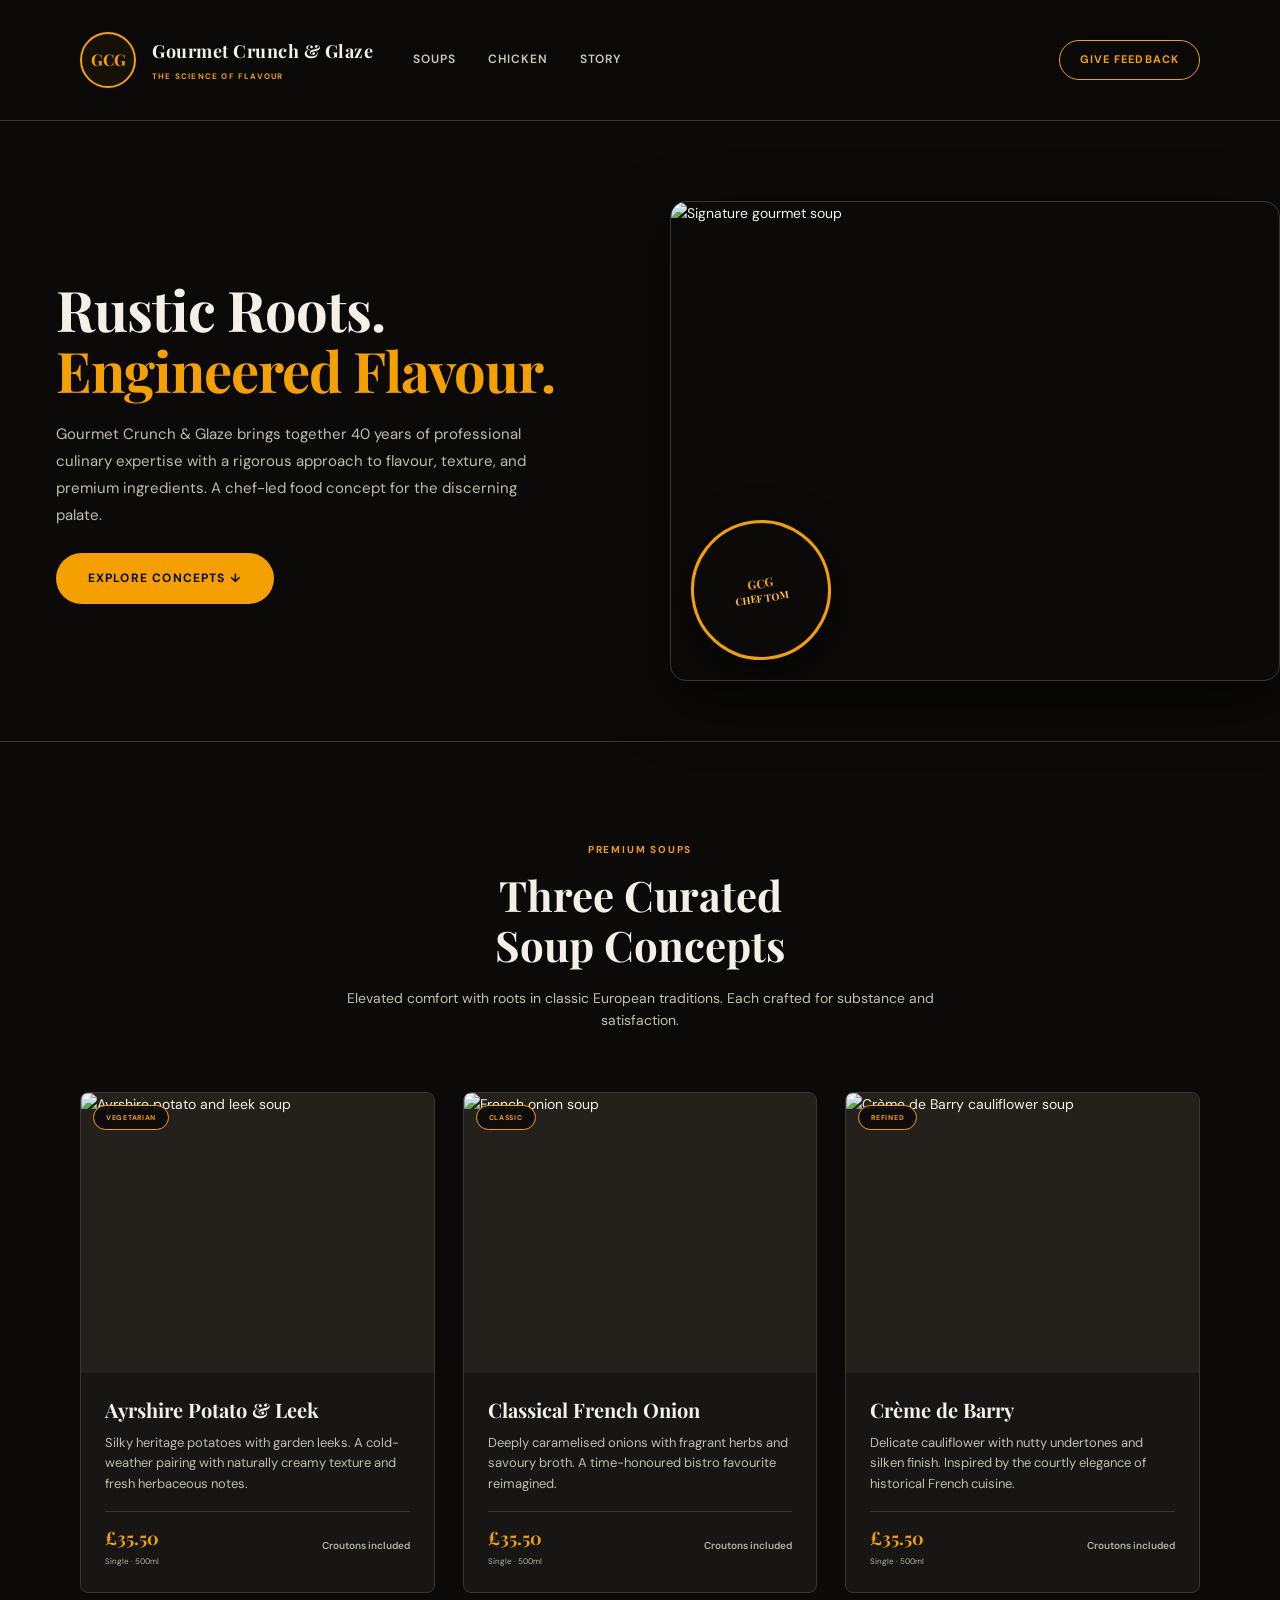
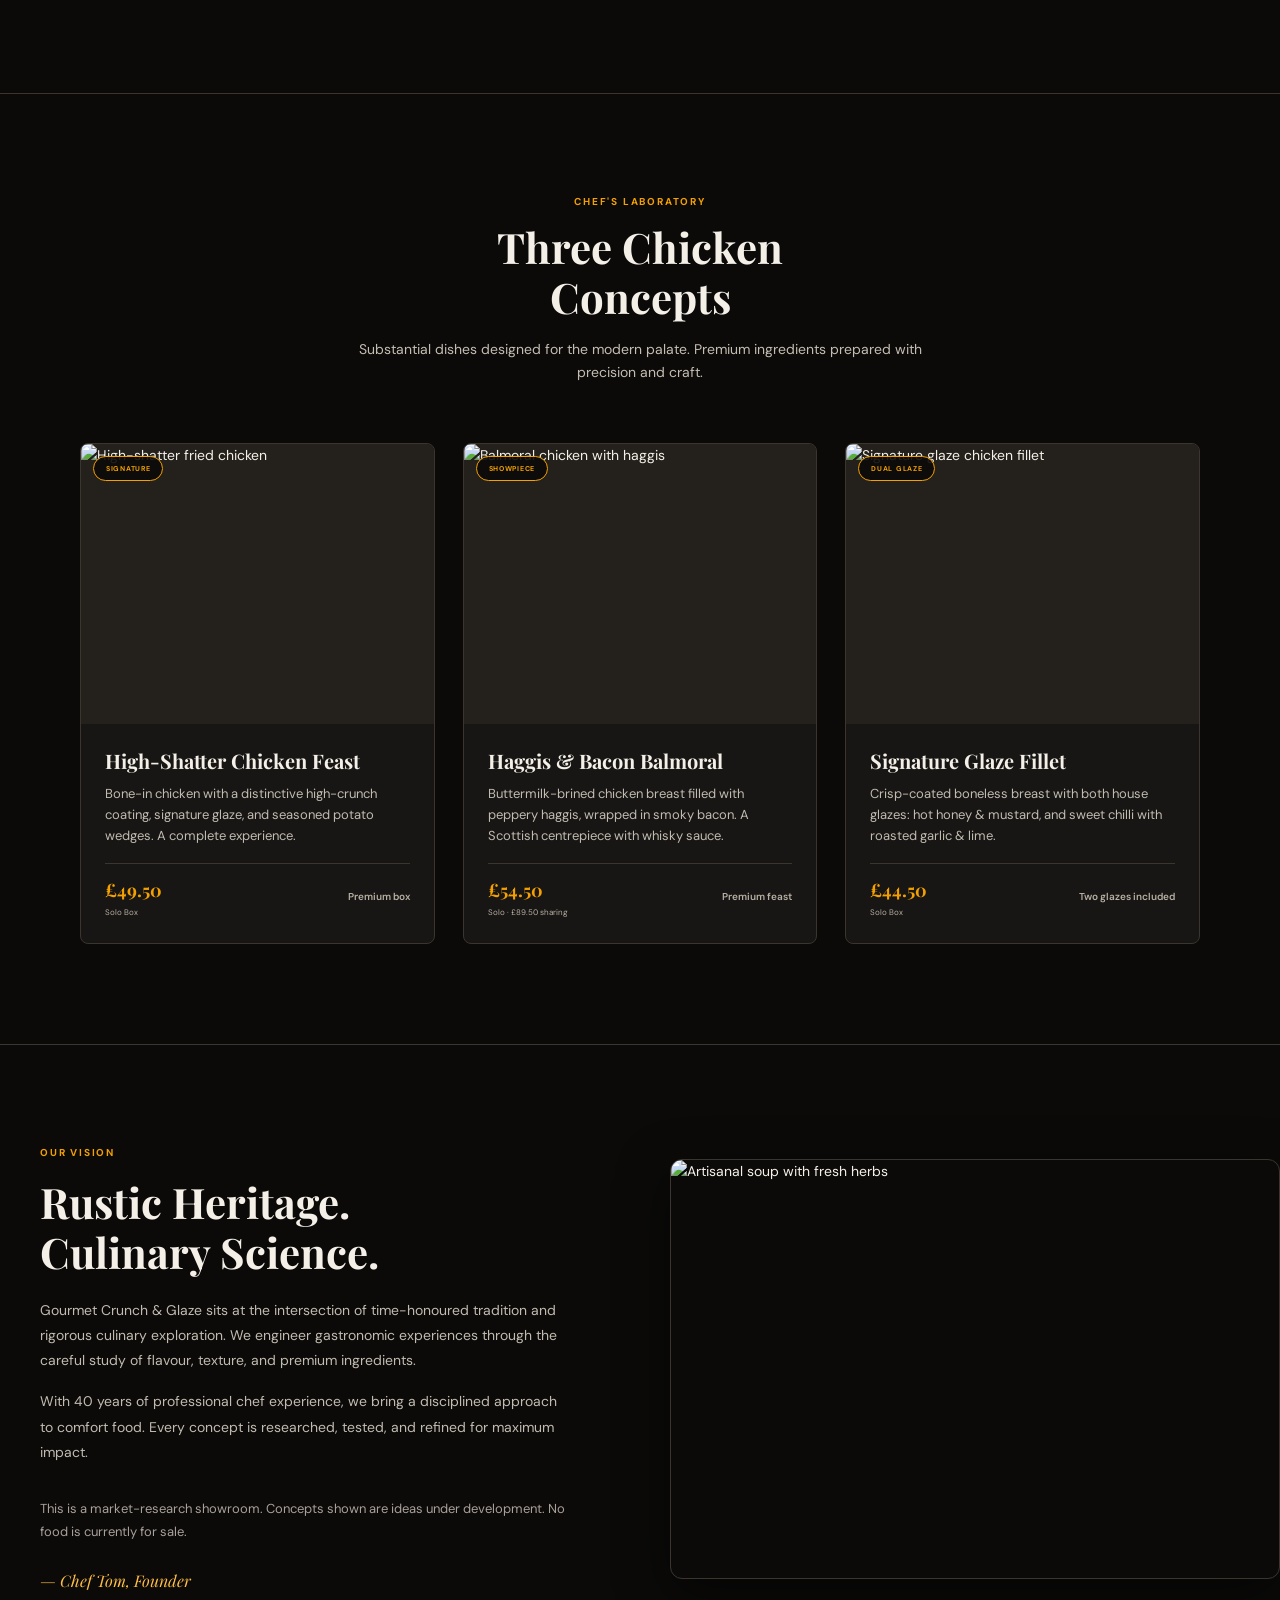
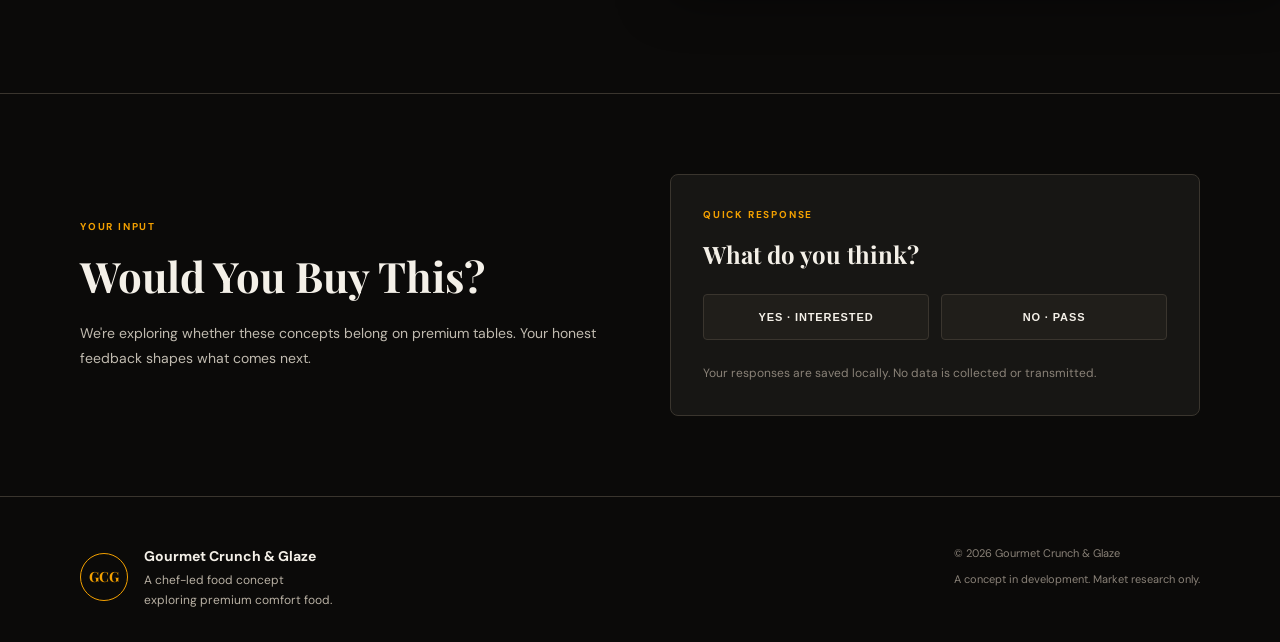
==== index.html @ e78487c6 "Transform to luxury black-and-gold branding with premium showroom aesthetic" ====
<!doctype html>
<html lang="en-GB">
<head>
  <meta charset="utf-8">
  <meta name="viewport" content="width=device-width, initial-scale=1">
  <meta name="theme-color" content="#0b0a09">
  <title>Gourmet Crunch &amp; Glaze — Premium Chef-Led Food Concept</title>
  <link rel="preconnect" href="https://fonts.googleapis.com">
  <link href="https://fonts.googleapis.com/css2?family=Playfair+Display:wght@600;700&family=DM+Sans:wght@400;500;600;700&display=swap" rel="stylesheet">
  <style>
    * { margin: 0; padding: 0; box-sizing: border-box; }
    html { scroll-behavior: smooth; }
    
    :root {
      --dark: #0b0a09;
      --ink: #f4f0e8;
      --gold: #f3a000;
      --gold-muted: #ffbd45;
      --paper: #171614;
      --border: #3a352e;
      --serif: 'Playfair Display', Georgia, serif;
      --sans: 'DM Sans', Arial, sans-serif;
    }
    
    body {
      background: var(--dark);
      color: var(--ink);
      font-family: var(--sans);
      line-height: 1.6;
      font-size: 14px;
    }
    
    .container {
      max-width: 1200px;
      margin: 0 auto;
      padding: 0 40px;
    }
    
    /* ===== HEADER ===== */
    header {
      border-bottom: 1px solid var(--border);
      padding: 32px 0;
      backdrop-filter: blur(12px);
      position: sticky;
      top: 0;
      z-index: 100;
      background: rgba(11, 10, 9, 0.95);
    }
    
    .header-inner {
      display: flex;
      justify-content: space-between;
      align-items: center;
      gap: 40px;
    }
    
    .logo {
      display: flex;
      align-items: center;
      gap: 16px;
      text-decoration: none;
      flex-shrink: 0;
    }
    
    .logo-seal {
      width: 56px;
      height: 56px;
      border: 2px solid var(--gold);
      border-radius: 50%;
      display: flex;
      align-items: center;
      justify-content: center;
      font-family: var(--serif);
      font-size: 16px;
      font-weight: 700;
      color: var(--gold);
      background: rgba(243, 160, 0, 0.05);
      flex-shrink: 0;
    }
    
    .logo-text h1 {
      font-family: var(--serif);
      font-size: 18px;
      font-weight: 700;
      letter-spacing: 0.5px;
      margin: 0 0 4px;
      color: var(--ink);
    }
    
    .logo-text p {
      font-size: 8px;
      font-weight: 700;
      letter-spacing: 0.15em;
      text-transform: uppercase;
      color: var(--gold);
      margin: 0;
    }
    
    nav {
      display: flex;
      gap: 32px;
      align-items: center;
      flex: 1;
    }
    
    nav a {
      color: #d0c9bd;
      text-decoration: none;
      font-size: 12px;
      font-weight: 600;
      letter-spacing: 0.08em;
      text-transform: uppercase;
      transition: color 0.3s;
    }
    
    nav a:hover {
      color: var(--gold-muted);
    }
    
    .cta-nav {
      margin-left: auto;
      padding: 10px 20px;
      border: 1px solid var(--gold);
      color: var(--gold);
      border-radius: 50px;
      font-size: 11px;
      font-weight: 700;
      text-transform: uppercase;
      letter-spacing: 0.1em;
      transition: all 0.3s;
    }
    
    .cta-nav:hover {
      background: var(--gold);
      color: var(--dark);
    }
    
    /* ===== HERO ===== */
    .hero {
      padding: 80px 0 60px;
      display: grid;
      grid-template-columns: 1fr 1fr;
      gap: 60px;
      align-items: center;
    }
    
    .hero-content h2 {
      font-family: var(--serif);
      font-size: 56px;
      font-weight: 700;
      line-height: 1.1;
      margin: 0 0 20px;
      letter-spacing: -1px;
    }
    
    .hero-content .accent {
      color: var(--gold);
    }
    
    .hero-content p {
      font-size: 15px;
      color: #c1bbb0;
      margin: 0 0 24px;
      max-width: 480px;
      line-height: 1.8;
    }
    
    .hero-cta {
      display: inline-block;
      background: var(--gold);
      color: var(--dark);
      padding: 16px 32px;
      border-radius: 50px;
      font-weight: 700;
      font-size: 12px;
      text-transform: uppercase;
      letter-spacing: 0.1em;
      text-decoration: none;
      transition: all 0.3s;
    }
    
    .hero-cta:hover {
      background: var(--gold-muted);
      transform: translateY(-2px);
    }
    
    .hero-visual {
      position: relative;
      height: 480px;
      border-radius: 16px;
      overflow: hidden;
      border: 1px solid var(--border);
      box-shadow: 0 20px 60px rgba(0, 0, 0, 0.5);
    }
    
    .hero-visual img {
      width: 100%;
      height: 100%;
      object-fit: cover;
    }
    
    .badge-stamp {
      position: absolute;
      bottom: 20px;
      left: 20px;
      width: 140px;
      height: 140px;
      border: 3px solid var(--gold);
      border-radius: 50%;
      background: rgba(11, 10, 9, 0.92);
      display: flex;
      flex-direction: column;
      align-items: center;
      justify-content: center;
      text-align: center;
      color: var(--gold);
      font-family: var(--serif);
      font-size: 12px;
      font-weight: 700;
      line-height: 1.4;
      transform: rotate(-8deg);
      box-shadow: 0 12px 40px rgba(0, 0, 0, 0.6);
    }
    
    /* ===== PRODUCTS SECTION ===== */
    .products {
      padding: 100px 0;
      border-top: 1px solid var(--border);
    }
    
    .section-header {
      text-align: center;
      margin-bottom: 60px;
    }
    
    .section-header .label {
      font-size: 10px;
      font-weight: 700;
      letter-spacing: 0.18em;
      text-transform: uppercase;
      color: var(--gold);
      margin-bottom: 12px;
    }
    
    .section-header h2 {
      font-family: var(--serif);
      font-size: 42px;
      font-weight: 700;
      margin: 0;
      line-height: 1.2;
    }
    
    .section-header p {
      margin-top: 16px;
      font-size: 14px;
      color: #c4bdb2;
      max-width: 600px;
      margin-left: auto;
      margin-right: auto;
    }
    
    .products-grid {
      display: grid;
      grid-template-columns: repeat(3, 1fr);
      gap: 28px;
    }
    
    .product-card {
      background: var(--paper);
      border: 1px solid var(--border);
      border-radius: 8px;
      overflow: hidden;
      transition: all 0.3s;
    }
    
    .product-card:hover {
      border-color: var(--gold);
      box-shadow: 0 12px 40px rgba(243, 160, 0, 0.1);
    }
    
    .product-image {
      width: 100%;
      height: 280px;
      background: #24211c;
      overflow: hidden;
      position: relative;
    }
    
    .product-image img {
      width: 100%;
      height: 100%;
      object-fit: cover;
      transition: transform 0.3s;
    }
    
    .product-card:hover .product-image img {
      transform: scale(1.05);
    }
    
    .product-tag {
      position: absolute;
      top: 12px;
      left: 12px;
      background: rgba(11, 10, 9, 0.9);
      color: var(--gold);
      padding: 6px 12px;
      border-radius: 50px;
      font-size: 7px;
      font-weight: 700;
      letter-spacing: 0.1em;
      text-transform: uppercase;
      border: 1px solid var(--gold);
    }
    
    .product-info {
      padding: 24px;
    }
    
    .product-info h3 {
      font-family: var(--serif);
      font-size: 20px;
      font-weight: 700;
      margin: 0 0 10px;
      line-height: 1.3;
    }
    
    .product-info p {
      font-size: 13px;
      color: #c1bbb0;
      margin: 0 0 16px;
      line-height: 1.6;
    }
    
    .product-footer {
      display: flex;
      justify-content: space-between;
      align-items: center;
      padding-top: 12px;
      border-top: 1px solid var(--border);
    }
    
    .product-price {
      font-family: var(--serif);
      font-size: 18px;
      font-weight: 700;
      color: var(--gold);
    }
    
    .product-price-label {
      font-size: 8px;
      color: #b8b0a3;
      display: block;
      margin-top: 2px;
    }
    
    .product-format {
      font-size: 10px;
      color: #b8b0a3;
      font-weight: 600;
    }
    
    /* ===== STORY SECTION ===== */
    .story {
      padding: 100px 0;
      border-top: 1px solid var(--border);
      display: grid;
      grid-template-columns: 1fr 1fr;
      gap: 60px;
      align-items: center;
    }
    
    .story-content h2 {
      font-family: var(--serif);
      font-size: 42px;
      font-weight: 700;
      margin: 0 0 20px;
      line-height: 1.2;
    }
    
    .story-content .label {
      font-size: 10px;
      font-weight: 700;
      letter-spacing: 0.18em;
      text-transform: uppercase;
      color: var(--gold);
      margin-bottom: 16px;
    }
    
    .story-content p {
      font-size: 14px;
      color: #c1bbb0;
      margin: 0 0 16px;
      line-height: 1.8;
    }
    
    .signature {
      font-family: var(--serif);
      font-size: 16px;
      color: var(--gold-muted);
      font-style: italic;
      margin-top: 24px;
    }
    
    .story-image {
      width: 100%;
      height: 420px;
      border-radius: 12px;
      overflow: hidden;
      border: 1px solid var(--border);
      box-shadow: 0 16px 50px rgba(0, 0, 0, 0.5);
    }
    
    .story-image img {
      width: 100%;
      height: 100%;
      object-fit: cover;
    }
    
    /* ===== FEEDBACK SECTION ===== */
    .feedback {
      padding: 80px 0;
      border-top: 1px solid var(--border);
    }
    
    .feedback-grid {
      display: grid;
      grid-template-columns: 1fr 1fr;
      gap: 60px;
      align-items: center;
    }
    
    .feedback-content h2 {
      font-family: var(--serif);
      font-size: 42px;
      font-weight: 700;
      margin: 0 0 20px;
      line-height: 1.2;
    }
    
    .feedback-content .label {
      font-size: 10px;
      font-weight: 700;
      letter-spacing: 0.18em;
      text-transform: uppercase;
      color: var(--gold);
      margin-bottom: 16px;
    }
    
    .feedback-content p {
      font-size: 14px;
      color: #c1bbb0;
      line-height: 1.8;
    }
    
    .feedback-form {
      background: var(--paper);
      border: 1px solid var(--border);
      border-radius: 8px;
      padding: 32px;
    }
    
    .feedback-form .label {
      display: block;
      font-size: 10px;
      font-weight: 700;
      letter-spacing: 0.18em;
      text-transform: uppercase;
      color: var(--gold);
      margin-bottom: 12px;
    }
    
    .feedback-form h3 {
      font-family: var(--serif);
      font-size: 24px;
      font-weight: 700;
      margin: 0 0 20px;
    }
    
    .choice-buttons {
      display: grid;
      grid-template-columns: 1fr 1fr;
      gap: 12px;
      margin-bottom: 24px;
    }
    
    .choice-btn {
      padding: 16px;
      background: #201e1a;
      border: 1px solid var(--border);
      color: var(--ink);
      font-weight: 700;
      font-size: 11px;
      text-transform: uppercase;
      letter-spacing: 0.08em;
      cursor: pointer;
      border-radius: 4px;
      transition: all 0.3s;
    }
    
    .choice-btn:hover {
      border-color: var(--gold);
      background: rgba(243, 160, 0, 0.1);
    }
    
    .choice-btn.selected {
      background: var(--gold);
      color: var(--dark);
      border-color: var(--gold);
    }
    
    /* ===== FOOTER ===== */
    footer {
      border-top: 1px solid var(--border);
      padding: 48px 0 32px;
    }
    
    .footer-inner {
      display: flex;
      justify-content: space-between;
      align-items: flex-start;
      gap: 40px;
    }
    
    .footer-brand {
      display: flex;
      gap: 16px;
      align-items: center;
    }
    
    .footer-seal {
      width: 48px;
      height: 48px;
      border: 1.5px solid var(--gold);
      border-radius: 50%;
      display: flex;
      align-items: center;
      justify-content: center;
      font-family: var(--serif);
      font-size: 14px;
      font-weight: 700;
      color: var(--gold);
      flex-shrink: 0;
    }
    
    .footer-text {
      font-size: 12px;
      color: #b8b0a3;
      line-height: 1.6;
    }
    
    .footer-legal {
      font-size: 11px;
      color: #8a8278;
    }
    
    /* ===== RESPONSIVE ===== */
    @media (max-width: 1024px) {
      .container { padding: 0 32px; }
      .products-grid { grid-template-columns: repeat(2, 1fr); }
      .hero, .story, .feedback-grid { grid-template-columns: 1fr; }
      .header-inner { gap: 24px; }
      nav { flex-wrap: wrap; }
    }
    
    @media (max-width: 768px) {
      .container { padding: 0 24px; }
      .products-grid { grid-template-columns: 1fr; }
      .hero { padding: 40px 0 30px; }
      .hero-content h2 { font-size: 36px; }
      .section-header h2 { font-size: 32px; }
      .story-content h2, .feedback-content h2 { font-size: 32px; }
      nav a { display: none; }
      .cta-nav { margin-left: 0; }
      .hero-visual, .story-image { height: 300px; }
      .footer-inner { flex-direction: column; }
    }
  </style>
</head>
<body>
  
  <header>
    <div class="container">
      <div class="header-inner">
        <a href="#" class="logo">
          <div class="logo-seal">GCG</div>
          <div class="logo-text">
            <h1>Gourmet Crunch &amp; Glaze</h1>
            <p>The Science of Flavour</p>
          </div>
        </a>
        <nav>
          <a href="#soups">Soups</a>
          <a href="#chicken">Chicken</a>
          <a href="#story">Story</a>
          <a href="#feedback" class="cta-nav">Give Feedback</a>
        </nav>
      </div>
    </div>
  </header>

  <main>
    <!-- HERO -->
    <section class="hero">
      <div class="container">
        <div class="hero-content">
          <h2>Rustic Roots.<br><span class="accent">Engineered Flavour.</span></h2>
          <p>Gourmet Crunch &amp; Glaze brings together 40 years of professional culinary expertise with a rigorous approach to flavour, texture, and premium ingredients. A chef-led food concept for the discerning palate.</p>
          <a href="#soups" class="hero-cta">Explore Concepts ↓</a>
        </div>
      </div>
      <div class="hero-visual">
        <img src="https://www.agrodolce.it/app/uploads/2024/11/zuppa-di-patate-e-porri.jpg" alt="Signature gourmet soup">
        <div class="badge-stamp">GCG<br><strong style="font-size:10px;color:var(--gold-muted)">CHEF TOM</strong></div>
      </div>
    </section>

    <!-- SOUPS -->
    <section class="products" id="soups">
      <div class="container">
        <div class="section-header">
          <div class="label">Premium Soups</div>
          <h2>Three Curated<br>Soup Concepts</h2>
          <p>Elevated comfort with roots in classic European traditions. Each crafted for substance and satisfaction.</p>
        </div>
        <div class="products-grid">
          <div class="product-card">
            <div class="product-image">
              <img src="https://images.unsplash.com/photo-1547592166-23ac45744acd?auto=format&fit=crop&w=600&q=80" alt="Ayrshire potato and leek soup">
              <span class="product-tag">Vegetarian</span>
            </div>
            <div class="product-info">
              <h3>Ayrshire Potato &amp; Leek</h3>
              <p>Silky heritage potatoes with garden leeks. A cold-weather pairing with naturally creamy texture and fresh herbaceous notes.</p>
              <div class="product-footer">
                <div>
                  <div class="product-price">£35.50</div>
                  <div class="product-price-label">Single · 500ml</div>
                </div>
                <div class="product-format">Croutons included</div>
              </div>
            </div>
          </div>

          <div class="product-card">
            <div class="product-image">
              <img src="https://images.unsplash.com/photo-1547592180-85f173990554?auto=format&fit=crop&w=600&q=80" alt="French onion soup">
              <span class="product-tag">Classic</span>
            </div>
            <div class="product-info">
              <h3>Classical French Onion</h3>
              <p>Deeply caramelised onions with fragrant herbs and savoury broth. A time-honoured bistro favourite reimagined.</p>
              <div class="product-footer">
                <div>
                  <div class="product-price">£35.50</div>
                  <div class="product-price-label">Single · 500ml</div>
                </div>
                <div class="product-format">Croutons included</div>
              </div>
            </div>
          </div>

          <div class="product-card">
            <div class="product-image">
              <img src="https://images.unsplash.com/photo-1504674900247-0877df9cc836?auto=format&fit=crop&w=600&q=80" alt="Crème de Barry cauliflower soup">
              <span class="product-tag">Refined</span>
            </div>
            <div class="product-info">
              <h3>Crème de Barry</h3>
              <p>Delicate cauliflower with nutty undertones and silken finish. Inspired by the courtly elegance of historical French cuisine.</p>
              <div class="product-footer">
                <div>
                  <div class="product-price">£35.50</div>
                  <div class="product-price-label">Single · 500ml</div>
                </div>
                <div class="product-format">Croutons included</div>
              </div>
            </div>
          </div>
        </div>
      </div>
    </section>

    <!-- CHICKEN -->
    <section class="products" id="chicken">
      <div class="container">
        <div class="section-header">
          <div class="label">Chef's Laboratory</div>
          <h2>Three Chicken<br>Concepts</h2>
          <p>Substantial dishes designed for the modern palate. Premium ingredients prepared with precision and craft.</p>
        </div>
        <div class="products-grid">
          <div class="product-card">
            <div class="product-image">
              <img src="https://hips.hearstapps.com/hmg-prod/images/delish-230502-06-fried-chicken-0887-eb-lead-645ec6f9a226a.jpg?resize=600:*" alt="High-shatter fried chicken">
              <span class="product-tag">Signature</span>
            </div>
            <div class="product-info">
              <h3>High-Shatter Chicken Feast</h3>
              <p>Bone-in chicken with a distinctive high-crunch coating, signature glaze, and seasoned potato wedges. A complete experience.</p>
              <div class="product-footer">
                <div>
                  <div class="product-price">£49.50</div>
                  <div class="product-price-label">Solo Box</div>
                </div>
                <div class="product-format">Premium box</div>
              </div>
            </div>
          </div>

          <div class="product-card">
            <div class="product-image">
              <img src="https://scottishscran.com/wp-content/uploads/2020/08/Balmoral-Chicken-Recipe-33-1024x683.jpg" alt="Balmoral chicken with haggis">
              <span class="product-tag">Showpiece</span>
            </div>
            <div class="product-info">
              <h3>Haggis &amp; Bacon Balmoral</h3>
              <p>Buttermilk-brined chicken breast filled with peppery haggis, wrapped in smoky bacon. A Scottish centrepiece with whisky sauce.</p>
              <div class="product-footer">
                <div>
                  <div class="product-price">£54.50</div>
                  <div class="product-price-label">Solo · £89.50 sharing</div>
                </div>
                <div class="product-format">Premium feast</div>
              </div>
            </div>
          </div>

          <div class="product-card">
            <div class="product-image">
              <img src="https://images.pexels.com/photos/5773964/pexels-photo-5773964.jpeg?cs=srgb&dl=pexels-luisbecerrafotografo-5773964.jpg&fm=jpg" alt="Signature glaze chicken fillet">
              <span class="product-tag">Dual Glaze</span>
            </div>
            <div class="product-info">
              <h3>Signature Glaze Fillet</h3>
              <p>Crisp-coated boneless breast with both house glazes: hot honey &amp; mustard, and sweet chilli with roasted garlic &amp; lime.</p>
              <div class="product-footer">
                <div>
                  <div class="product-price">£44.50</div>
                  <div class="product-price-label">Solo Box</div>
                </div>
                <div class="product-format">Two glazes included</div>
              </div>
            </div>
          </div>
        </div>
      </div>
    </section>

    <!-- STORY -->
    <section class="story" id="story">
      <div class="container">
        <div class="story-content">
          <div class="label">Our Vision</div>
          <h2>Rustic Heritage.<br>Culinary Science.</h2>
          <p>Gourmet Crunch &amp; Glaze sits at the intersection of time-honoured tradition and rigorous culinary exploration. We engineer gastronomic experiences through the careful study of flavour, texture, and premium ingredients.</p>
          <p>With 40 years of professional chef experience, we bring a disciplined approach to comfort food. Every concept is researched, tested, and refined for maximum impact.</p>
          <p style="color: #a8a09a; font-size: 13px; margin-top: 32px;">This is a market-research showroom. Concepts shown are ideas under development. No food is currently for sale.</p>
          <div class="signature">— Chef Tom, Founder</div>
        </div>
      </div>
      <div class="story-image">
        <img src="https://static.toprecepty.cz/fotky/images/15/14260-1920-1080.jpg" alt="Artisanal soup with fresh herbs">
      </div>
    </section>

    <!-- FEEDBACK -->
    <section class="feedback" id="feedback">
      <div class="container">
        <div class="feedback-grid">
          <div class="feedback-content">
            <div class="label">Your Input</div>
            <h2>Would You Buy This?</h2>
            <p>We're exploring whether these concepts belong on premium tables. Your honest feedback shapes what comes next.</p>
          </div>
          <div class="feedback-form">
            <div class="label">Quick Response</div>
            <h3>What do you think?</h3>
            <div class="choice-buttons">
              <button class="choice-btn" onclick="this.classList.toggle('selected')">Yes · Interested</button>
              <button class="choice-btn" onclick="this.classList.toggle('selected')">No · Pass</button>
            </div>
            <p style="font-size: 12px; color: #8a8278; margin-top: 16px;">Your responses are saved locally. No data is collected or transmitted.</p>
          </div>
        </div>
      </div>
    </section>
  </main>

  <footer>
    <div class="container">
      <div class="footer-inner">
        <div class="footer-brand">
          <div class="footer-seal">GCG</div>
          <div>
            <strong style="display: block; margin-bottom: 4px;">Gourmet Crunch &amp; Glaze</strong>
            <div class="footer-text">A chef-led food concept<br>exploring premium comfort food.</div>
          </div>
        </div>
        <div class="footer-legal">
          <p style="margin: 0 0 8px;">© 2026 Gourmet Crunch &amp; Glaze</p>
          <p style="margin: 0;">A concept in development. Market research only.</p>
        </div>
      </div>
    </div>
  </footer>

</body>
</html>
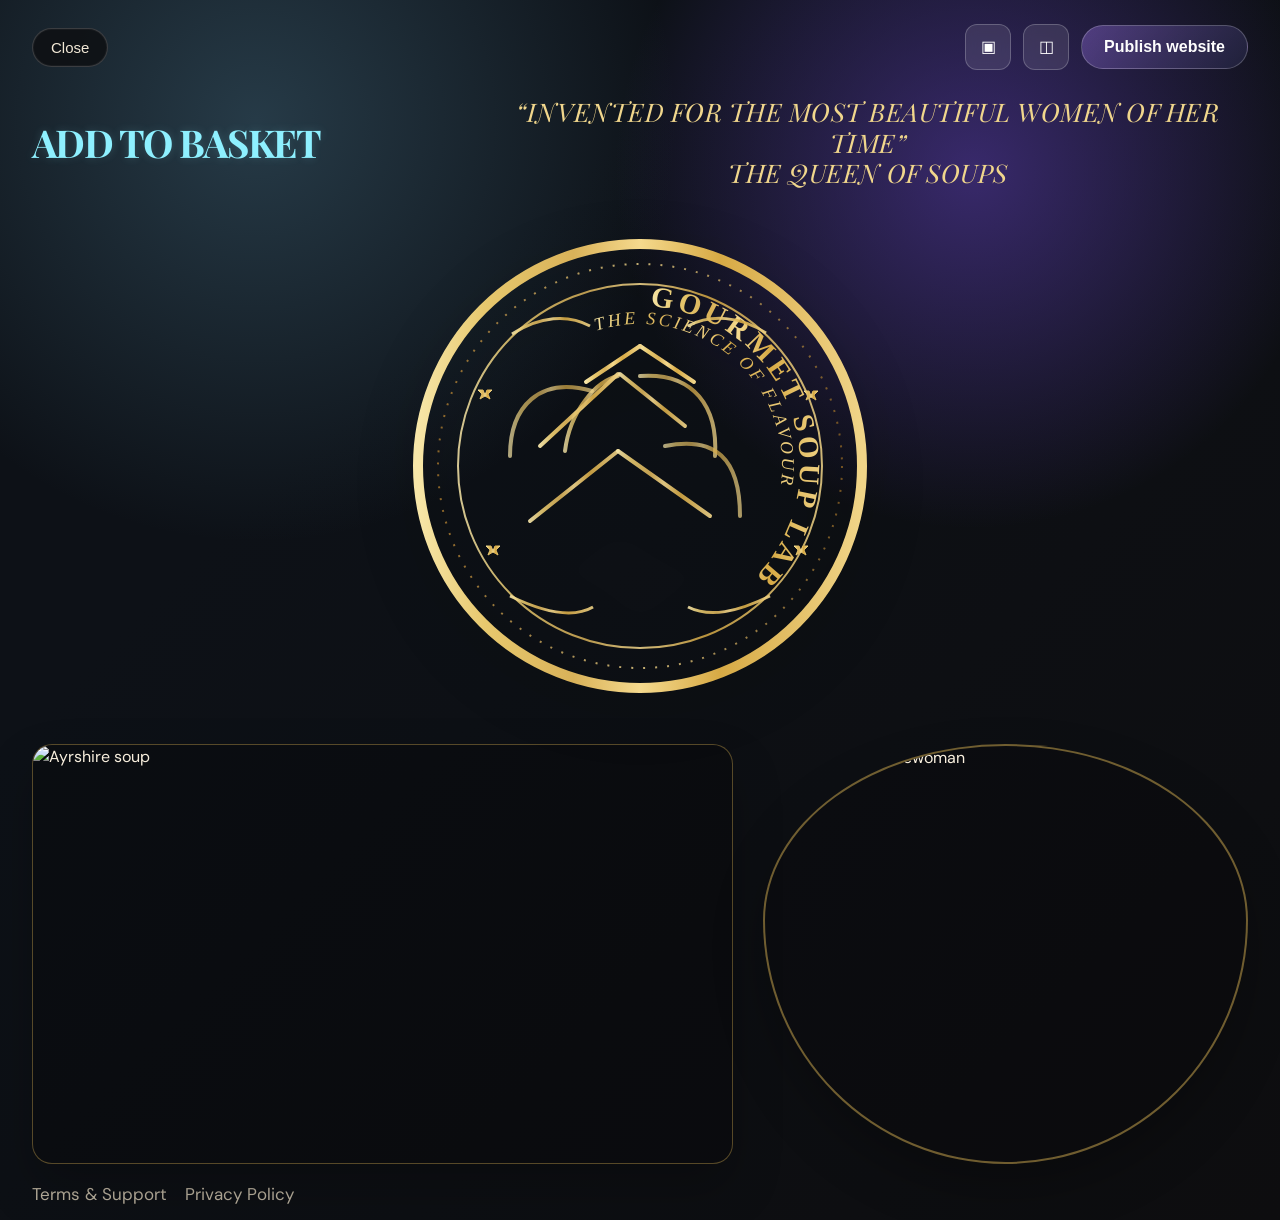
==== commit fc879dd1: "Add luxury gold-on-black logo treatment and showroom-style layout to match the supplied design refer" ====
--- a/index.html
+++ b/index.html
@@ -4,805 +4,353 @@
   <meta charset="utf-8">
   <meta name="viewport" content="width=device-width, initial-scale=1">
   <meta name="theme-color" content="#0b0a09">
-  <title>Gourmet Crunch &amp; Glaze — Premium Chef-Led Food Concept</title>
+  <title>Gourmet Soup Lab — Luxury Showroom</title>
   <link rel="preconnect" href="https://fonts.googleapis.com">
-  <link href="https://fonts.googleapis.com/css2?family=Playfair+Display:wght@600;700&family=DM+Sans:wght@400;500;600;700&display=swap" rel="stylesheet">
+  <link href="https://fonts.googleapis.com/css2?family=Playfair+Display:wght@600;700;800&family=DM+Sans:wght@400;500;600;700&display=swap" rel="stylesheet">
   <style>
-    * { margin: 0; padding: 0; box-sizing: border-box; }
+    :root {
+      --bg: #070707;
+      --bg-soft: #121110;
+      --panel: #0f0d0c;
+      --ink: #f2e8d6;
+      --muted: #b8af9d;
+      --gold: #d7af52;
+      --gold-soft: #f4d17b;
+      --gold-deep: #a67a2c;
+      --line: rgba(215,175,82,0.6);
+      --shadow: rgba(0,0,0,0.42);
+    }
+
+    * { box-sizing: border-box; }
     html { scroll-behavior: smooth; }
-    
-    :root {
-      --dark: #0b0a09;
-      --ink: #f4f0e8;
-      --gold: #f3a000;
-      --gold-muted: #ffbd45;
-      --paper: #171614;
-      --border: #3a352e;
-      --serif: 'Playfair Display', Georgia, serif;
-      --sans: 'DM Sans', Arial, sans-serif;
-    }
-    
     body {
-      background: var(--dark);
+      margin: 0;
+      background: #b8b3ae;
       color: var(--ink);
-      font-family: var(--sans);
-      line-height: 1.6;
-      font-size: 14px;
-    }
-    
-    .container {
-      max-width: 1200px;
+      font-family: "DM Sans", Arial, sans-serif;
+      line-height: 1.5;
+    }
+
+    .showroom {
+      max-width: 1460px;
+      min-height: 100vh;
       margin: 0 auto;
-      padding: 0 40px;
-    }
-    
-    /* ===== HEADER ===== */
-    header {
-      border-bottom: 1px solid var(--border);
-      padding: 32px 0;
-      backdrop-filter: blur(12px);
-      position: sticky;
-      top: 0;
-      z-index: 100;
-      background: rgba(11, 10, 9, 0.95);
-    }
-    
-    .header-inner {
-      display: flex;
+      background:
+        radial-gradient(circle at 20% 10%, rgba(79, 126, 150, 0.38), transparent 28%),
+        radial-gradient(circle at 76% 14%, rgba(92, 62, 178, 0.55), transparent 25%),
+        linear-gradient(135deg, #0d1117 0%, #0d1117 30%, #0d0d0f 100%);
+      padding: 24px 32px 0;
+      position: relative;
+      overflow: hidden;
+    }
+
+    .topbar {
+      display: flex;
+      align-items: center;
       justify-content: space-between;
-      align-items: center;
-      gap: 40px;
-    }
-    
-    .logo {
-      display: flex;
-      align-items: center;
-      gap: 16px;
-      text-decoration: none;
-      flex-shrink: 0;
-    }
-    
-    .logo-seal {
-      width: 56px;
-      height: 56px;
-      border: 2px solid var(--gold);
-      border-radius: 50%;
-      display: flex;
-      align-items: center;
+      margin-bottom: 18px;
+      position: relative;
+      z-index: 3;
+    }
+
+    .close-btn {
+      background: rgba(15,17,20,0.9);
+      border: 1px solid rgba(255,255,255,0.18);
+      color: #f2e8d6;
+      font-size: 15px;
+      padding: 10px 18px;
+      border-radius: 999px;
+      cursor: pointer;
+      box-shadow: inset 0 0 0 1px rgba(255,255,255,0.04);
+    }
+
+    .toolbar {
+      display: flex;
+      align-items: center;
+      gap: 12px;
+    }
+
+    .device-btn {
+      width: 46px;
+      height: 46px;
+      border-radius: 12px;
+      background: rgba(255,255,255,0.1);
+      border: 1px solid rgba(255,255,255,0.22);
+      display: grid;
+      place-items: center;
+      color: #fff;
+      backdrop-filter: blur(6px);
+    }
+
+    .publish-btn {
+      background: linear-gradient(135deg, rgba(172,127,255,0.34), rgba(36,38,67,0.7));
+      border: 1px solid rgba(255,255,255,0.22);
+      color: #fefefe;
+      border-radius: 999px;
+      padding: 12px 22px;
+      font-weight: 700;
+      font-size: 16px;
+      cursor: pointer;
+    }
+
+    .hero-shell {
+      position: relative;
+      z-index: 2;
+      padding: 8px 0 0;
+    }
+
+    .hero-row {
+      display: flex;
+      align-items: center;
+      justify-content: space-between;
+      gap: 20px;
+      margin-bottom: 18px;
+    }
+
+    .add-btn {
+      font-family: "Playfair Display", Georgia, serif;
+      font-size: clamp(2.4rem, 3vw, 4rem);
+      letter-spacing: -0.04em;
+      font-weight: 700;
+      color: #8ef0ff;
+      text-shadow: 0 0 10px rgba(142,240,255,0.2);
+      margin: 0;
+      line-height: 1;
+    }
+
+    .hero-quote {
+      font-family: "Playfair Display", Georgia, serif;
+      font-style: italic;
+      font-size: clamp(1.3rem, 2vw, 2.5rem);
+      color: #f0d68c;
+      text-align: center;
+      flex: 1;
+      max-width: 760px;
+      line-height: 1.2;
+      margin: 0;
+      letter-spacing: 0.02em;
+    }
+
+    .brand-seal-wrap {
+      position: relative;
+      display: flex;
       justify-content: center;
-      font-family: var(--serif);
-      font-size: 16px;
-      font-weight: 700;
-      color: var(--gold);
-      background: rgba(243, 160, 0, 0.05);
-      flex-shrink: 0;
-    }
-    
-    .logo-text h1 {
-      font-family: var(--serif);
-      font-size: 18px;
-      font-weight: 700;
-      letter-spacing: 0.5px;
-      margin: 0 0 4px;
-      color: var(--ink);
-    }
-    
-    .logo-text p {
-      font-size: 8px;
-      font-weight: 700;
-      letter-spacing: 0.15em;
-      text-transform: uppercase;
-      color: var(--gold);
-      margin: 0;
-    }
-    
-    nav {
-      display: flex;
-      gap: 32px;
-      align-items: center;
-      flex: 1;
-    }
-    
-    nav a {
-      color: #d0c9bd;
-      text-decoration: none;
-      font-size: 12px;
-      font-weight: 600;
-      letter-spacing: 0.08em;
-      text-transform: uppercase;
-      transition: color 0.3s;
-    }
-    
-    nav a:hover {
-      color: var(--gold-muted);
-    }
-    
-    .cta-nav {
-      margin-left: auto;
-      padding: 10px 20px;
-      border: 1px solid var(--gold);
-      color: var(--gold);
-      border-radius: 50px;
-      font-size: 11px;
-      font-weight: 700;
-      text-transform: uppercase;
-      letter-spacing: 0.1em;
-      transition: all 0.3s;
-    }
-    
-    .cta-nav:hover {
-      background: var(--gold);
-      color: var(--dark);
-    }
-    
-    /* ===== HERO ===== */
-    .hero {
-      padding: 80px 0 60px;
+      margin: 8px 0 18px;
+    }
+
+    .brand-seal {
+      width: min(72vw, 520px);
+      aspect-ratio: 1;
+      display: block;
+      filter: drop-shadow(0 16px 26px rgba(0,0,0,0.35));
+    }
+
+    .product-grid {
       display: grid;
-      grid-template-columns: 1fr 1fr;
-      gap: 60px;
-      align-items: center;
-    }
-    
-    .hero-content h2 {
-      font-family: var(--serif);
-      font-size: 56px;
-      font-weight: 700;
-      line-height: 1.1;
-      margin: 0 0 20px;
-      letter-spacing: -1px;
-    }
-    
-    .hero-content .accent {
-      color: var(--gold);
-    }
-    
-    .hero-content p {
-      font-size: 15px;
-      color: #c1bbb0;
-      margin: 0 0 24px;
-      max-width: 480px;
-      line-height: 1.8;
-    }
-    
-    .hero-cta {
-      display: inline-block;
-      background: var(--gold);
-      color: var(--dark);
-      padding: 16px 32px;
-      border-radius: 50px;
-      font-weight: 700;
-      font-size: 12px;
-      text-transform: uppercase;
-      letter-spacing: 0.1em;
-      text-decoration: none;
-      transition: all 0.3s;
-    }
-    
-    .hero-cta:hover {
-      background: var(--gold-muted);
-      transform: translateY(-2px);
-    }
-    
-    .hero-visual {
-      position: relative;
-      height: 480px;
-      border-radius: 16px;
+      grid-template-columns: 1.3fr 0.9fr;
+      gap: 30px;
+      align-items: center;
+      margin-top: 8px;
+    }
+
+    .main-card {
+      position: relative;
+      min-height: 420px;
+      border-radius: 20px;
       overflow: hidden;
-      border: 1px solid var(--border);
-      box-shadow: 0 20px 60px rgba(0, 0, 0, 0.5);
-    }
-    
-    .hero-visual img {
+      border: 1px solid rgba(214,175,82,0.38);
+      box-shadow: 0 24px 50px rgba(0,0,0,0.22);
+      background: rgba(0,0,0,0.22);
+    }
+
+    .main-card img {
       width: 100%;
       height: 100%;
+      display: block;
       object-fit: cover;
-    }
-    
-    .badge-stamp {
-      position: absolute;
-      bottom: 20px;
-      left: 20px;
-      width: 140px;
-      height: 140px;
-      border: 3px solid var(--gold);
-      border-radius: 50%;
-      background: rgba(11, 10, 9, 0.92);
-      display: flex;
-      flex-direction: column;
-      align-items: center;
-      justify-content: center;
-      text-align: center;
-      color: var(--gold);
-      font-family: var(--serif);
-      font-size: 12px;
-      font-weight: 700;
-      line-height: 1.4;
-      transform: rotate(-8deg);
-      box-shadow: 0 12px 40px rgba(0, 0, 0, 0.6);
-    }
-    
-    /* ===== PRODUCTS SECTION ===== */
-    .products {
-      padding: 100px 0;
-      border-top: 1px solid var(--border);
-    }
-    
-    .section-header {
-      text-align: center;
-      margin-bottom: 60px;
-    }
-    
-    .section-header .label {
-      font-size: 10px;
-      font-weight: 700;
-      letter-spacing: 0.18em;
-      text-transform: uppercase;
-      color: var(--gold);
-      margin-bottom: 12px;
-    }
-    
-    .section-header h2 {
-      font-family: var(--serif);
-      font-size: 42px;
-      font-weight: 700;
-      margin: 0;
-      line-height: 1.2;
-    }
-    
-    .section-header p {
-      margin-top: 16px;
-      font-size: 14px;
-      color: #c4bdb2;
-      max-width: 600px;
-      margin-left: auto;
-      margin-right: auto;
-    }
-    
-    .products-grid {
-      display: grid;
-      grid-template-columns: repeat(3, 1fr);
-      gap: 28px;
-    }
-    
-    .product-card {
-      background: var(--paper);
-      border: 1px solid var(--border);
-      border-radius: 8px;
+      filter: contrast(1.06) saturate(0.9);
+    }
+
+    .portrait-card {
+      position: relative;
+      min-height: 420px;
+      border-radius: 50% 50% 50% 50% / 42% 42% 58% 58%;
       overflow: hidden;
-      transition: all 0.3s;
-    }
-    
-    .product-card:hover {
-      border-color: var(--gold);
-      box-shadow: 0 12px 40px rgba(243, 160, 0, 0.1);
-    }
-    
-    .product-image {
-      width: 100%;
-      height: 280px;
-      background: #24211c;
-      overflow: hidden;
-      position: relative;
-    }
-    
-    .product-image img {
+      border: 2px solid rgba(214,175,82,0.5);
+      box-shadow: 0 24px 50px rgba(0,0,0,0.25);
+      background: rgba(0,0,0,0.15);
+    }
+
+    .portrait-card img {
       width: 100%;
       height: 100%;
+      display: block;
       object-fit: cover;
-      transition: transform 0.3s;
-    }
-    
-    .product-card:hover .product-image img {
-      transform: scale(1.05);
-    }
-    
-    .product-tag {
+      filter: saturate(0.9) contrast(1.08);
+    }
+
+    .bottom-links {
+      display: flex;
+      gap: 18px;
+      padding: 18px 0 12px;
+      color: var(--muted);
+      font-size: 17px;
+    }
+
+    .bottom-links a {
+      color: var(--muted);
+      text-decoration: none;
+    }
+
+    .floating-tag {
       position: absolute;
-      top: 12px;
-      left: 12px;
-      background: rgba(11, 10, 9, 0.9);
-      color: var(--gold);
-      padding: 6px 12px;
-      border-radius: 50px;
-      font-size: 7px;
-      font-weight: 700;
-      letter-spacing: 0.1em;
-      text-transform: uppercase;
-      border: 1px solid var(--gold);
-    }
-    
-    .product-info {
-      padding: 24px;
-    }
-    
-    .product-info h3 {
-      font-family: var(--serif);
-      font-size: 20px;
-      font-weight: 700;
-      margin: 0 0 10px;
-      line-height: 1.3;
-    }
-    
-    .product-info p {
-      font-size: 13px;
-      color: #c1bbb0;
-      margin: 0 0 16px;
-      line-height: 1.6;
-    }
-    
-    .product-footer {
-      display: flex;
-      justify-content: space-between;
-      align-items: center;
-      padding-top: 12px;
-      border-top: 1px solid var(--border);
-    }
-    
-    .product-price {
-      font-family: var(--serif);
+      right: 14px;
+      bottom: 14px;
+      width: 62px;
+      height: 62px;
+      border-radius: 50%;
+      background: rgba(255,255,255,0.1);
+      border: 1px solid rgba(255,255,255,0.2);
+      display: grid;
+      place-items: center;
+      color: rgba(255,255,255,0.8);
+      font-size: 14px;
+      backdrop-filter: blur(6px);
+    }
+
+    .mini-toggle {
+      position: absolute;
+      right: 30px;
+      bottom: 10px;
+      display: flex;
+      flex-direction: column;
+      align-items: center;
+      gap: 10px;
+    }
+
+    .mini-toggle .box {
+      width: 46px;
+      height: 46px;
+      border-radius: 12px;
+      border: 1px solid rgba(255,255,255,0.2);
+      background: rgba(255,255,255,0.14);
+      display: grid;
+      place-items: center;
+      color: #fff;
+      backdrop-filter: blur(8px);
       font-size: 18px;
-      font-weight: 700;
-      color: var(--gold);
-    }
-    
-    .product-price-label {
-      font-size: 8px;
-      color: #b8b0a3;
-      display: block;
-      margin-top: 2px;
-    }
-    
-    .product-format {
-      font-size: 10px;
-      color: #b8b0a3;
-      font-weight: 600;
-    }
-    
-    /* ===== STORY SECTION ===== */
-    .story {
-      padding: 100px 0;
-      border-top: 1px solid var(--border);
-      display: grid;
-      grid-template-columns: 1fr 1fr;
-      gap: 60px;
-      align-items: center;
-    }
-    
-    .story-content h2 {
-      font-family: var(--serif);
-      font-size: 42px;
-      font-weight: 700;
-      margin: 0 0 20px;
-      line-height: 1.2;
-    }
-    
-    .story-content .label {
-      font-size: 10px;
-      font-weight: 700;
-      letter-spacing: 0.18em;
-      text-transform: uppercase;
-      color: var(--gold);
-      margin-bottom: 16px;
-    }
-    
-    .story-content p {
-      font-size: 14px;
-      color: #c1bbb0;
-      margin: 0 0 16px;
-      line-height: 1.8;
-    }
-    
-    .signature {
-      font-family: var(--serif);
-      font-size: 16px;
-      color: var(--gold-muted);
-      font-style: italic;
-      margin-top: 24px;
-    }
-    
-    .story-image {
-      width: 100%;
-      height: 420px;
-      border-radius: 12px;
-      overflow: hidden;
-      border: 1px solid var(--border);
-      box-shadow: 0 16px 50px rgba(0, 0, 0, 0.5);
-    }
-    
-    .story-image img {
-      width: 100%;
-      height: 100%;
-      object-fit: cover;
-    }
-    
-    /* ===== FEEDBACK SECTION ===== */
-    .feedback {
-      padding: 80px 0;
-      border-top: 1px solid var(--border);
-    }
-    
-    .feedback-grid {
-      display: grid;
-      grid-template-columns: 1fr 1fr;
-      gap: 60px;
-      align-items: center;
-    }
-    
-    .feedback-content h2 {
-      font-family: var(--serif);
-      font-size: 42px;
-      font-weight: 700;
-      margin: 0 0 20px;
-      line-height: 1.2;
-    }
-    
-    .feedback-content .label {
-      font-size: 10px;
-      font-weight: 700;
-      letter-spacing: 0.18em;
-      text-transform: uppercase;
-      color: var(--gold);
-      margin-bottom: 16px;
-    }
-    
-    .feedback-content p {
-      font-size: 14px;
-      color: #c1bbb0;
-      line-height: 1.8;
-    }
-    
-    .feedback-form {
-      background: var(--paper);
-      border: 1px solid var(--border);
-      border-radius: 8px;
-      padding: 32px;
-    }
-    
-    .feedback-form .label {
-      display: block;
-      font-size: 10px;
-      font-weight: 700;
-      letter-spacing: 0.18em;
-      text-transform: uppercase;
-      color: var(--gold);
-      margin-bottom: 12px;
-    }
-    
-    .feedback-form h3 {
-      font-family: var(--serif);
-      font-size: 24px;
-      font-weight: 700;
-      margin: 0 0 20px;
-    }
-    
-    .choice-buttons {
-      display: grid;
-      grid-template-columns: 1fr 1fr;
-      gap: 12px;
-      margin-bottom: 24px;
-    }
-    
-    .choice-btn {
-      padding: 16px;
-      background: #201e1a;
-      border: 1px solid var(--border);
-      color: var(--ink);
-      font-weight: 700;
-      font-size: 11px;
-      text-transform: uppercase;
-      letter-spacing: 0.08em;
-      cursor: pointer;
-      border-radius: 4px;
-      transition: all 0.3s;
-    }
-    
-    .choice-btn:hover {
-      border-color: var(--gold);
-      background: rgba(243, 160, 0, 0.1);
-    }
-    
-    .choice-btn.selected {
-      background: var(--gold);
-      color: var(--dark);
-      border-color: var(--gold);
-    }
-    
-    /* ===== FOOTER ===== */
-    footer {
-      border-top: 1px solid var(--border);
-      padding: 48px 0 32px;
-    }
-    
-    .footer-inner {
-      display: flex;
-      justify-content: space-between;
-      align-items: flex-start;
-      gap: 40px;
-    }
-    
-    .footer-brand {
-      display: flex;
-      gap: 16px;
-      align-items: center;
-    }
-    
-    .footer-seal {
-      width: 48px;
-      height: 48px;
-      border: 1.5px solid var(--gold);
-      border-radius: 50%;
-      display: flex;
-      align-items: center;
-      justify-content: center;
-      font-family: var(--serif);
-      font-size: 14px;
-      font-weight: 700;
-      color: var(--gold);
-      flex-shrink: 0;
-    }
-    
-    .footer-text {
-      font-size: 12px;
-      color: #b8b0a3;
-      line-height: 1.6;
-    }
-    
-    .footer-legal {
-      font-size: 11px;
-      color: #8a8278;
-    }
-    
-    /* ===== RESPONSIVE ===== */
-    @media (max-width: 1024px) {
-      .container { padding: 0 32px; }
-      .products-grid { grid-template-columns: repeat(2, 1fr); }
-      .hero, .story, .feedback-grid { grid-template-columns: 1fr; }
-      .header-inner { gap: 24px; }
-      nav { flex-wrap: wrap; }
-    }
-    
-    @media (max-width: 768px) {
-      .container { padding: 0 24px; }
-      .products-grid { grid-template-columns: 1fr; }
-      .hero { padding: 40px 0 30px; }
-      .hero-content h2 { font-size: 36px; }
-      .section-header h2 { font-size: 32px; }
-      .story-content h2, .feedback-content h2 { font-size: 32px; }
-      nav a { display: none; }
-      .cta-nav { margin-left: 0; }
-      .hero-visual, .story-image { height: 300px; }
-      .footer-inner { flex-direction: column; }
+    }
+
+    @media (max-width: 950px) {
+      .showroom { padding: 18px 18px 0; }
+      .hero-row { flex-direction: column; text-align: center; }
+      .hero-quote { order: -1; }
+      .product-grid { grid-template-columns: 1fr; }
+      .brand-seal { width: min(82vw, 420px); }
     }
   </style>
 </head>
 <body>
-  
-  <header>
-    <div class="container">
-      <div class="header-inner">
-        <a href="#" class="logo">
-          <div class="logo-seal">GCG</div>
-          <div class="logo-text">
-            <h1>Gourmet Crunch &amp; Glaze</h1>
-            <p>The Science of Flavour</p>
-          </div>
-        </a>
-        <nav>
-          <a href="#soups">Soups</a>
-          <a href="#chicken">Chicken</a>
-          <a href="#story">Story</a>
-          <a href="#feedback" class="cta-nav">Give Feedback</a>
-        </nav>
+  <div class="showroom">
+    <div class="topbar">
+      <button class="close-btn">Close</button>
+      <div class="toolbar">
+        <div class="device-btn" aria-label="Responsive preview">▣</div>
+        <div class="device-btn" aria-label="Desktop view">◫</div>
+        <button class="publish-btn">Publish website</button>
       </div>
     </div>
-  </header>
-
-  <main>
-    <!-- HERO -->
-    <section class="hero">
-      <div class="container">
-        <div class="hero-content">
-          <h2>Rustic Roots.<br><span class="accent">Engineered Flavour.</span></h2>
-          <p>Gourmet Crunch &amp; Glaze brings together 40 years of professional culinary expertise with a rigorous approach to flavour, texture, and premium ingredients. A chef-led food concept for the discerning palate.</p>
-          <a href="#soups" class="hero-cta">Explore Concepts ↓</a>
+
+    <div class="hero-shell">
+      <div class="hero-row">
+        <h1 class="add-btn">ADD TO BASKET</h1>
+        <p class="hero-quote">“INVENTED FOR THE MOST BEAUTIFUL WOMEN OF HER TIME”<br>THE QUEEN OF SOUPS</p>
+      </div>
+
+      <div class="brand-seal-wrap">
+        <svg class="brand-seal" viewBox="0 0 520 520" role="img" aria-label="Gourmet Soup Lab mark">
+          <defs>
+            <linearGradient id="gold" x1="0" x2="1">
+              <stop offset="0%" stop-color="#f7e6a8"/>
+              <stop offset="15%" stop-color="#e7c86e"/>
+              <stop offset="35%" stop-color="#d9b259"/>
+              <stop offset="50%" stop-color="#f5d98d"/>
+              <stop offset="68%" stop-color="#d7aa45"/>
+              <stop offset="100%" stop-color="#f0d488"/>
+            </linearGradient>
+            <linearGradient id="goldDark" x1="0" x2="1">
+              <stop offset="0%" stop-color="#a9782c"/>
+              <stop offset="50%" stop-color="#f2d78a"/>
+              <stop offset="100%" stop-color="#8c6324"/>
+            </linearGradient>
+          </defs>
+
+          <circle cx="260" cy="260" r="222" fill="none" stroke="url(#gold)" stroke-width="10"/>
+          <circle cx="260" cy="260" r="202" fill="none" stroke="url(#goldDark)" stroke-width="2" stroke-dasharray="2 10" opacity="0.8"/>
+          <circle cx="260" cy="260" r="182" fill="none" stroke="url(#gold)" stroke-width="2" opacity="0.85"/>
+
+          <path id="outerArc" d="M 100 260 A 160 160 0 1 1 420 260 A 160 160 0 1 1 100 260" fill="none"/>
+          <text fill="url(#gold)" font-size="29" font-family="Georgia, serif" font-weight="700" letter-spacing="4">
+            <textPath href="#outerArc" startOffset="26%" side="left">GOURMET SOUP LAB</textPath>
+          </text>
+
+          <path id="lowerArc" d="M 118 260 A 142 142 0 1 1 402 260 A 142 142 0 1 1 118 260" fill="none"/>
+          <text fill="url(#gold)" font-size="18" font-family="Georgia, serif" font-style="italic" letter-spacing="3">
+            <textPath href="#lowerArc" startOffset="20%">THE SCIENCE OF FLAVOUR</textPath>
+          </text>
+
+          <g stroke="url(#gold)" stroke-width="4" fill="none" stroke-linecap="round">
+            <path d="M160 240 L 238 168" opacity="0.95"/>
+            <path d="M240 168 L 240 110"/>
+            <path d="M240 168 L 305 220" opacity="0.9"/>
+            <path d="M150 315 L 238 245" opacity="0.9"/>
+            <path d="M238 245 L 330 310" opacity="0.9"/>
+            <path d="M235 245 L 235 340"/>
+            <path d="M185 245 C 190 205, 216 175, 238 170" opacity="0.8"/>
+            <path d="M212 185 C 160 170, 130 200, 130 250" opacity="0.7"/>
+            <path d="M260 170 C 315 166, 338 202, 335 250" opacity="0.75"/>
+            <path d="M285 240 C 335 230, 360 252, 360 310" opacity="0.7"/>
+          </g>
+
+          <g stroke="url(#gold)" stroke-width="4" fill="none" stroke-linecap="round" transform="translate(260 260)">
+            <path d="M0 -18 L 0 -120"/>
+            <path d="M0 -120 L 54 -84"/>
+            <path d="M0 -120 L -54 -84"/>
+            <path d="M-90 16 L 90 16" stroke-width="3"/>
+            <path d="M0 16 L 0 96"/>
+            <path d="M-18 96 L 18 96"/>
+          </g>
+
+          <g fill="url(#gold)" stroke="url(#gold)" stroke-width="1">
+            <path d="M98 184 l5 0 l2 5 l2 -5 l5 0 l-4 4 l2 5 l-5 -3 l-5 3 l2 -5 z"/>
+            <path d="M424 185 l5 0 l2 5 l2 -5 l5 0 l-4 4 l2 5 l-5 -3 l-5 3 l2 -5 z"/>
+            <path d="M106 340 l5 0 l2 5 l2 -5 l5 0 l-4 4 l2 5 l-5 -3 l-5 3 l2 -5 z"/>
+            <path d="M414 340 l5 0 l2 5 l2 -5 l5 0 l-4 4 l2 5 l-5 -3 l-5 3 l2 -5 z"/>
+          </g>
+
+          <g fill="none" stroke="url(#gold)" stroke-width="3" opacity="0.9">
+            <path d="M132 128 C 160 110, 188 108, 210 120"/>
+            <path d="M308 120 C 331 108, 360 110, 386 127"/>
+            <path d="M130 390 C 165 407, 194 412, 213 401"/>
+            <path d="M390 390 C 357 406, 330 412, 308 401"/>
+          </g>
+        </svg>
+      </div>
+
+      <div class="product-grid">
+        <div class="main-card">
+          <img src="https://images.unsplash.com/photo-1547592166-23ac45744acd?auto=format&fit=crop&w=1200&q=80" alt="Ayrshire soup" />
         </div>
-      </div>
-      <div class="hero-visual">
-        <img src="https://www.agrodolce.it/app/uploads/2024/11/zuppa-di-patate-e-porri.jpg" alt="Signature gourmet soup">
-        <div class="badge-stamp">GCG<br><strong style="font-size:10px;color:var(--gold-muted)">CHEF TOM</strong></div>
-      </div>
-    </section>
-
-    <!-- SOUPS -->
-    <section class="products" id="soups">
-      <div class="container">
-        <div class="section-header">
-          <div class="label">Premium Soups</div>
-          <h2>Three Curated<br>Soup Concepts</h2>
-          <p>Elevated comfort with roots in classic European traditions. Each crafted for substance and satisfaction.</p>
-        </div>
-        <div class="products-grid">
-          <div class="product-card">
-            <div class="product-image">
-              <img src="https://images.unsplash.com/photo-1547592166-23ac45744acd?auto=format&fit=crop&w=600&q=80" alt="Ayrshire potato and leek soup">
-              <span class="product-tag">Vegetarian</span>
-            </div>
-            <div class="product-info">
-              <h3>Ayrshire Potato &amp; Leek</h3>
-              <p>Silky heritage potatoes with garden leeks. A cold-weather pairing with naturally creamy texture and fresh herbaceous notes.</p>
-              <div class="product-footer">
-                <div>
-                  <div class="product-price">£35.50</div>
-                  <div class="product-price-label">Single · 500ml</div>
-                </div>
-                <div class="product-format">Croutons included</div>
-              </div>
-            </div>
-          </div>
-
-          <div class="product-card">
-            <div class="product-image">
-              <img src="https://images.unsplash.com/photo-1547592180-85f173990554?auto=format&fit=crop&w=600&q=80" alt="French onion soup">
-              <span class="product-tag">Classic</span>
-            </div>
-            <div class="product-info">
-              <h3>Classical French Onion</h3>
-              <p>Deeply caramelised onions with fragrant herbs and savoury broth. A time-honoured bistro favourite reimagined.</p>
-              <div class="product-footer">
-                <div>
-                  <div class="product-price">£35.50</div>
-                  <div class="product-price-label">Single · 500ml</div>
-                </div>
-                <div class="product-format">Croutons included</div>
-              </div>
-            </div>
-          </div>
-
-          <div class="product-card">
-            <div class="product-image">
-              <img src="https://images.unsplash.com/photo-1504674900247-0877df9cc836?auto=format&fit=crop&w=600&q=80" alt="Crème de Barry cauliflower soup">
-              <span class="product-tag">Refined</span>
-            </div>
-            <div class="product-info">
-              <h3>Crème de Barry</h3>
-              <p>Delicate cauliflower with nutty undertones and silken finish. Inspired by the courtly elegance of historical French cuisine.</p>
-              <div class="product-footer">
-                <div>
-                  <div class="product-price">£35.50</div>
-                  <div class="product-price-label">Single · 500ml</div>
-                </div>
-                <div class="product-format">Croutons included</div>
-              </div>
-            </div>
-          </div>
-        </div>
-      </div>
-    </section>
-
-    <!-- CHICKEN -->
-    <section class="products" id="chicken">
-      <div class="container">
-        <div class="section-header">
-          <div class="label">Chef's Laboratory</div>
-          <h2>Three Chicken<br>Concepts</h2>
-          <p>Substantial dishes designed for the modern palate. Premium ingredients prepared with precision and craft.</p>
-        </div>
-        <div class="products-grid">
-          <div class="product-card">
-            <div class="product-image">
-              <img src="https://hips.hearstapps.com/hmg-prod/images/delish-230502-06-fried-chicken-0887-eb-lead-645ec6f9a226a.jpg?resize=600:*" alt="High-shatter fried chicken">
-              <span class="product-tag">Signature</span>
-            </div>
-            <div class="product-info">
-              <h3>High-Shatter Chicken Feast</h3>
-              <p>Bone-in chicken with a distinctive high-crunch coating, signature glaze, and seasoned potato wedges. A complete experience.</p>
-              <div class="product-footer">
-                <div>
-                  <div class="product-price">£49.50</div>
-                  <div class="product-price-label">Solo Box</div>
-                </div>
-                <div class="product-format">Premium box</div>
-              </div>
-            </div>
-          </div>
-
-          <div class="product-card">
-            <div class="product-image">
-              <img src="https://scottishscran.com/wp-content/uploads/2020/08/Balmoral-Chicken-Recipe-33-1024x683.jpg" alt="Balmoral chicken with haggis">
-              <span class="product-tag">Showpiece</span>
-            </div>
-            <div class="product-info">
-              <h3>Haggis &amp; Bacon Balmoral</h3>
-              <p>Buttermilk-brined chicken breast filled with peppery haggis, wrapped in smoky bacon. A Scottish centrepiece with whisky sauce.</p>
-              <div class="product-footer">
-                <div>
-                  <div class="product-price">£54.50</div>
-                  <div class="product-price-label">Solo · £89.50 sharing</div>
-                </div>
-                <div class="product-format">Premium feast</div>
-              </div>
-            </div>
-          </div>
-
-          <div class="product-card">
-            <div class="product-image">
-              <img src="https://images.pexels.com/photos/5773964/pexels-photo-5773964.jpeg?cs=srgb&dl=pexels-luisbecerrafotografo-5773964.jpg&fm=jpg" alt="Signature glaze chicken fillet">
-              <span class="product-tag">Dual Glaze</span>
-            </div>
-            <div class="product-info">
-              <h3>Signature Glaze Fillet</h3>
-              <p>Crisp-coated boneless breast with both house glazes: hot honey &amp; mustard, and sweet chilli with roasted garlic &amp; lime.</p>
-              <div class="product-footer">
-                <div>
-                  <div class="product-price">£44.50</div>
-                  <div class="product-price-label">Solo Box</div>
-                </div>
-                <div class="product-format">Two glazes included</div>
-              </div>
-            </div>
-          </div>
-        </div>
-      </div>
-    </section>
-
-    <!-- STORY -->
-    <section class="story" id="story">
-      <div class="container">
-        <div class="story-content">
-          <div class="label">Our Vision</div>
-          <h2>Rustic Heritage.<br>Culinary Science.</h2>
-          <p>Gourmet Crunch &amp; Glaze sits at the intersection of time-honoured tradition and rigorous culinary exploration. We engineer gastronomic experiences through the careful study of flavour, texture, and premium ingredients.</p>
-          <p>With 40 years of professional chef experience, we bring a disciplined approach to comfort food. Every concept is researched, tested, and refined for maximum impact.</p>
-          <p style="color: #a8a09a; font-size: 13px; margin-top: 32px;">This is a market-research showroom. Concepts shown are ideas under development. No food is currently for sale.</p>
-          <div class="signature">— Chef Tom, Founder</div>
-        </div>
-      </div>
-      <div class="story-image">
-        <img src="https://static.toprecepty.cz/fotky/images/15/14260-1920-1080.jpg" alt="Artisanal soup with fresh herbs">
-      </div>
-    </section>
-
-    <!-- FEEDBACK -->
-    <section class="feedback" id="feedback">
-      <div class="container">
-        <div class="feedback-grid">
-          <div class="feedback-content">
-            <div class="label">Your Input</div>
-            <h2>Would You Buy This?</h2>
-            <p>We're exploring whether these concepts belong on premium tables. Your honest feedback shapes what comes next.</p>
-          </div>
-          <div class="feedback-form">
-            <div class="label">Quick Response</div>
-            <h3>What do you think?</h3>
-            <div class="choice-buttons">
-              <button class="choice-btn" onclick="this.classList.toggle('selected')">Yes · Interested</button>
-              <button class="choice-btn" onclick="this.classList.toggle('selected')">No · Pass</button>
-            </div>
-            <p style="font-size: 12px; color: #8a8278; margin-top: 16px;">Your responses are saved locally. No data is collected or transmitted.</p>
-          </div>
-        </div>
-      </div>
-    </section>
-  </main>
-
-  <footer>
-    <div class="container">
-      <div class="footer-inner">
-        <div class="footer-brand">
-          <div class="footer-seal">GCG</div>
-          <div>
-            <strong style="display: block; margin-bottom: 4px;">Gourmet Crunch &amp; Glaze</strong>
-            <div class="footer-text">A chef-led food concept<br>exploring premium comfort food.</div>
-          </div>
-        </div>
-        <div class="footer-legal">
-          <p style="margin: 0 0 8px;">© 2026 Gourmet Crunch &amp; Glaze</p>
-          <p style="margin: 0;">A concept in development. Market research only.</p>
+        <div class="portrait-card">
+          <img src="https://images.unsplash.com/photo-1524504388940-b1c1722653e1?auto=format&fit=crop&w=900&q=80" alt="Portrait of a noblewoman" />
         </div>
       </div>
     </div>
-  </footer>
-
+
+    <div class="bottom-links">
+      <a href="#">Terms &amp; Support</a>
+      <a href="#">Privacy Policy</a>
+    </div>
+  </div>
 </body>
 </html>
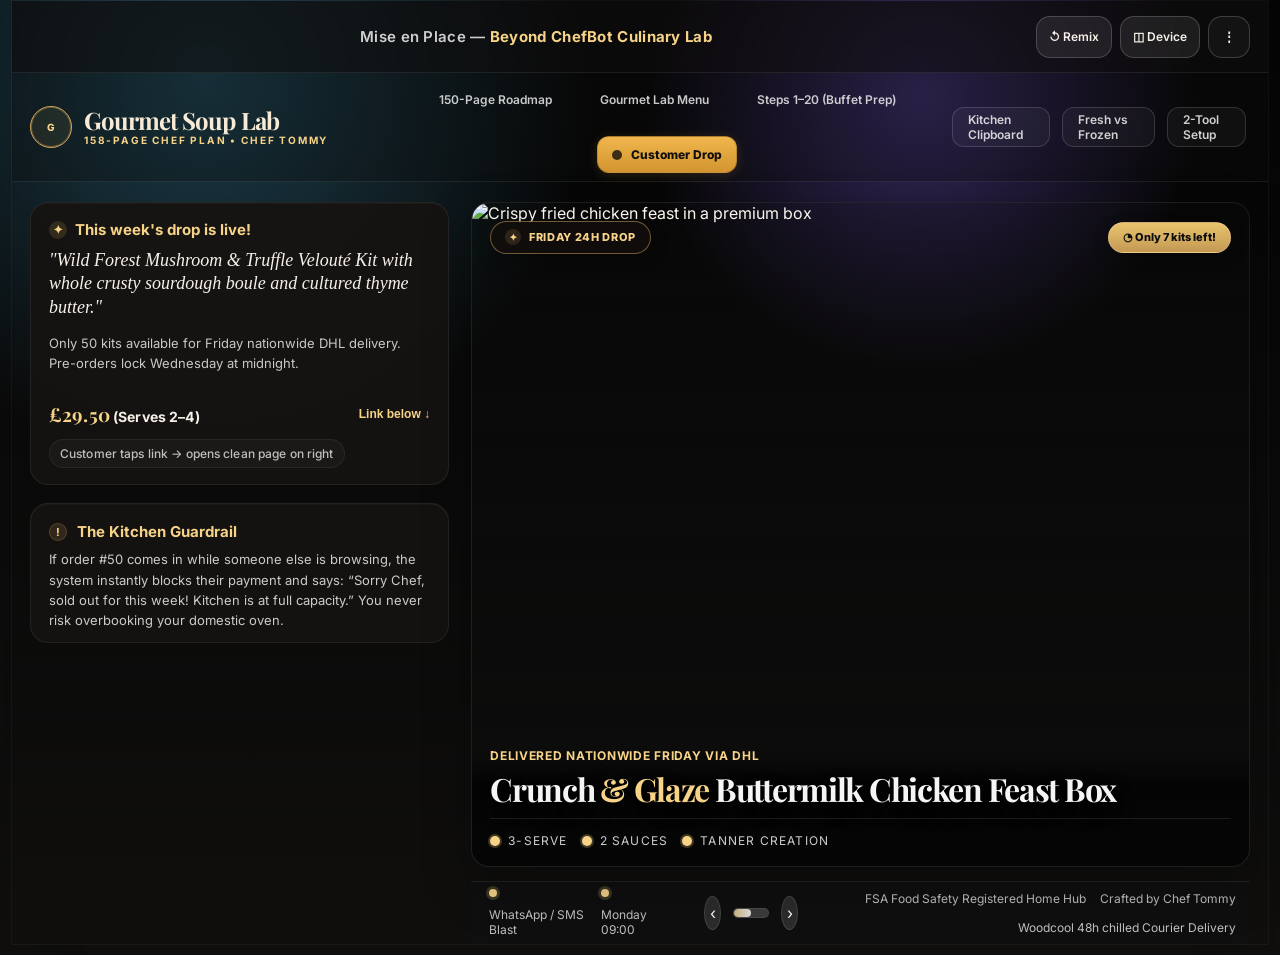
==== commit e43703b5: "Apply the dark premium showroom concept with gallery-style cards and a luxury gold-accent customer d" ====
--- a/index.html
+++ b/index.html
@@ -3,353 +3,763 @@
 <head>
   <meta charset="utf-8">
   <meta name="viewport" content="width=device-width, initial-scale=1">
-  <meta name="theme-color" content="#0b0a09">
-  <title>Gourmet Soup Lab — Luxury Showroom</title>
+  <meta name="theme-color" content="#111111">
+  <title>Gourmet Soup Lab — Mise en Place</title>
   <link rel="preconnect" href="https://fonts.googleapis.com">
-  <link href="https://fonts.googleapis.com/css2?family=Playfair+Display:wght@600;700;800&family=DM+Sans:wght@400;500;600;700&display=swap" rel="stylesheet">
+  <link rel="preconnect" href="https://fonts.gstatic.com" crossorigin>
+  <link href="https://fonts.googleapis.com/css2?family=Inter:wght@400;500;600;700;800;900&family=Cormorant+Garamond:wght@500;600;700&family=Playfair+Display:wght@500;600;700;800&display=swap" rel="stylesheet">
   <style>
     :root {
-      --bg: #070707;
-      --bg-soft: #121110;
-      --panel: #0f0d0c;
-      --ink: #f2e8d6;
-      --muted: #b8af9d;
-      --gold: #d7af52;
-      --gold-soft: #f4d17b;
-      --gold-deep: #a67a2c;
-      --line: rgba(215,175,82,0.6);
+      --bg: #111110;
+      --bg-2: #1a1817;
+      --panel: #181714;
+      --panel-2: rgba(24, 22, 18, 0.94);
+      --line: rgba(255,255,255,0.12);
+      --line-gold: rgba(212, 163, 78, 0.7);
+      --gold: #d4a75d;
+      --gold-2: #f7d388;
+      --gold-3: #a7782d;
+      --text: #f6f0e8;
+      --muted: #d1c7b9;
+      --muted-2: #a19b8d;
+      --teal: #7fe8e7;
       --shadow: rgba(0,0,0,0.42);
+      --chip: rgba(255,255,255,0.04);
     }
 
     * { box-sizing: border-box; }
     html { scroll-behavior: smooth; }
+
     body {
       margin: 0;
-      background: #b8b3ae;
-      color: var(--ink);
-      font-family: "DM Sans", Arial, sans-serif;
-      line-height: 1.5;
-    }
-
-    .showroom {
-      max-width: 1460px;
+      background: #afaba8;
+      color: var(--text);
+      font-family: "Inter", Arial, sans-serif;
+    }
+
+    .app {
       min-height: 100vh;
+      background:
+        radial-gradient(circle at 16% 8%, rgba(53, 128, 157, 0.5), transparent 28%),
+        radial-gradient(circle at 72% 10%, rgba(107, 79, 196, 0.52), transparent 22%),
+        linear-gradient(180deg, #050505 0%, #11100f 100%);
+      padding: 0 11px 10px;
+    }
+
+    .shell {
+      max-width: 1550px;
       margin: 0 auto;
-      background:
-        radial-gradient(circle at 20% 10%, rgba(79, 126, 150, 0.38), transparent 28%),
-        radial-gradient(circle at 76% 14%, rgba(92, 62, 178, 0.55), transparent 25%),
-        linear-gradient(135deg, #0d1117 0%, #0d1117 30%, #0d0d0f 100%);
-      padding: 24px 32px 0;
-      position: relative;
+      min-height: calc(100vh - 1px);
+      border: 1px solid rgba(255,255,255,0.04);
+      background: rgba(8, 8, 8, 0.08);
+      box-shadow: 0 18px 48px rgba(0,0,0,0.2);
+    }
+
+    .topbar {
+      height: 72px;
+      display: flex;
+      align-items: center;
+      justify-content: space-between;
+      padding: 0 18px 0 24px;
+      border-bottom: 1px solid rgba(255,255,255,0.08);
+      background: rgba(15, 14, 13, 0.7);
+      backdrop-filter: blur(5px);
+    }
+
+    .topbar-title {
+      flex: 1;
+      text-align: center;
+      font-size: 15px;
+      letter-spacing: 0.02em;
+      color: rgba(255,255,255,0.8);
+      font-weight: 600;
+      white-space: nowrap;
       overflow: hidden;
-    }
-
-    .topbar {
-      display: flex;
-      align-items: center;
-      justify-content: space-between;
-      margin-bottom: 18px;
-      position: relative;
-      z-index: 3;
-    }
-
-    .close-btn {
-      background: rgba(15,17,20,0.9);
+      text-overflow: ellipsis;
+    }
+
+    .topbar-title strong {
+      color: var(--gold-2);
+      font-weight: 700;
+    }
+
+    .topbar-actions {
+      display: flex;
+      align-items: center;
+      gap: 12px;
+    }
+
+    .pill {
+      display: inline-flex;
+      align-items: center;
+      justify-content: center;
+      gap: 8px;
+      border-radius: 14px;
       border: 1px solid rgba(255,255,255,0.18);
-      color: #f2e8d6;
-      font-size: 15px;
-      padding: 10px 18px;
-      border-radius: 999px;
+      background: rgba(255,255,255,0.04);
+      color: var(--text);
+      min-width: 42px;
+      height: 42px;
+      padding: 0 12px;
+      font-size: 12px;
+      font-weight: 600;
       cursor: pointer;
-      box-shadow: inset 0 0 0 1px rgba(255,255,255,0.04);
-    }
-
-    .toolbar {
+    }
+
+    .pill.light {
+      background: rgba(255,255,255,0.08);
+      color: var(--text);
+    }
+
+    .stack {
+      display: flex;
+      align-items: center;
+      gap: 8px;
+    }
+
+    .nav-wrap {
+      border-bottom: 1px solid rgba(255,255,255,0.08);
+      background: rgba(10,10,10,0.3);
+    }
+
+    .nav {
+      display: grid;
+      grid-template-columns: 1.2fr 1.8fr 1fr;
+      align-items: center;
+      gap: 20px;
+      min-height: 94px;
+      padding: 0 22px 0 18px;
+    }
+
+    .brand {
       display: flex;
       align-items: center;
       gap: 12px;
-    }
-
-    .device-btn {
-      width: 46px;
-      height: 46px;
-      border-radius: 12px;
-      background: rgba(255,255,255,0.1);
-      border: 1px solid rgba(255,255,255,0.22);
+      min-width: 0;
+    }
+
+    .seal {
+      width: 42px;
+      height: 42px;
+      border-radius: 50%;
+      border: 1px solid var(--gold);
       display: grid;
       place-items: center;
-      color: #fff;
-      backdrop-filter: blur(6px);
-    }
-
-    .publish-btn {
-      background: linear-gradient(135deg, rgba(172,127,255,0.34), rgba(36,38,67,0.7));
-      border: 1px solid rgba(255,255,255,0.22);
-      color: #fefefe;
+      background: rgba(228, 184, 95, 0.08);
+      color: var(--gold-2);
+      font-size: 10px;
+      font-weight: 800;
+      box-shadow: inset 0 0 0 1px rgba(212,165,93,0.35);
+      flex-shrink: 0;
+    }
+
+    .brand-copy {
+      min-width: 0;
+      font-family: "Playfair Display", serif;
+      font-size: clamp(1.5rem, 1.8vw, 2.15rem);
+      font-weight: 700;
+      line-height: 1;
+      white-space: nowrap;
+      overflow: hidden;
+      text-overflow: ellipsis;
+      color: #f7ebd6;
+      letter-spacing: -0.04em;
+    }
+
+    .brand-copy small {
+      display: block;
+      margin-top: 3px;
+      font-size: 0.63rem;
+      letter-spacing: 0.18em;
+      text-transform: uppercase;
+      color: var(--gold-2);
+      font-weight: 700;
+      font-family: "Inter", sans-serif;
+    }
+
+    .menu-tabs {
+      display: flex;
+      align-items: center;
+      justify-content: center;
+      gap: 18px;
+      flex-wrap: wrap;
+      padding: 8px 0;
+    }
+
+    .menu-tab {
+      display: inline-flex;
+      align-items: center;
+      gap: 9px;
+      padding: 10px 14px;
+      border-radius: 12px;
+      color: rgba(255,255,255,0.78);
+      font-size: 12px;
+      font-weight: 600;
+      background: transparent;
+      border: 1px solid transparent;
+      white-space: nowrap;
+    }
+
+    .menu-tab.active {
+      background: linear-gradient(180deg, #f1b64d, #d2952f);
+      color: #120f0d;
+      border-color: rgba(0,0,0,0.18);
+      box-shadow: 0 2px 12px rgba(214,160,69,0.18);
+      font-weight: 800;
+    }
+
+    .menu-tab .dot {
+      width: 10px;
+      height: 10px;
+      border-radius: 50%;
+      background: rgba(255,255,255,0.35);
+      display: inline-block;
+    }
+
+    .menu-tab.active .dot {
+      background: rgba(18,15,13,0.8);
+    }
+
+    .menu-right {
+      display: flex;
+      justify-content: flex-end;
+      align-items: center;
+      gap: 12px;
+    }
+
+    .ghost-btn {
+      display: inline-flex;
+      align-items: center;
+      justify-content: center;
+      min-height: 40px;
+      padding: 0 15px;
+      border-radius: 12px;
+      background: rgba(255,255,255,0.04);
+      border: 1px solid rgba(255,255,255,0.14);
+      color: rgba(255,255,255,0.8);
+      font-size: 12px;
+      font-weight: 600;
+    }
+
+    .grid {
+      display: grid;
+      grid-template-columns: 0.93fr 1.72fr;
+      gap: 20px;
+      padding: 20px 18px 0;
+      min-height: calc(100vh - 168px);
+    }
+
+    .left {
+      display: flex;
+      flex-direction: column;
+      gap: 18px;
+      padding-right: 2px;
+    }
+
+    .card {
+      background: rgba(22, 20, 18, 0.94);
+      border: 1px solid rgba(255,255,255,0.07);
+      border-radius: 18px;
+      box-shadow: inset 0 1px 0 rgba(255,255,255,0.03);
+    }
+
+    .drop-card {
+      padding: 18px 18px 16px;
+      min-height: 248px;
+      display: flex;
+      flex-direction: column;
+      justify-content: space-between;
+    }
+
+    .drop-card h3 {
+      margin: 0 0 10px;
+      font-size: 15px;
+      font-weight: 700;
+      line-height: 1.2;
+      color: var(--gold-2);
+      display: flex;
+      align-items: center;
+      gap: 8px;
+    }
+
+    .drop-card h3 .star {
+      width: 18px;
+      height: 18px;
+      border-radius: 50%;
+      display: inline-grid;
+      place-items: center;
+      background: rgba(212,167,93,0.16);
+      color: var(--gold-2);
+      font-size: 12px;
+    }
+
+    .drop-card .quote {
+      margin: 0;
+      font-size: 18px;
+      line-height: 1.3;
+      font-weight: 500;
+      color: var(--text);
+      font-family: "Georgia", serif;
+      font-style: italic;
+    }
+
+    .drop-card .quote strong {
+      font-weight: 700;
+    }
+
+    .drop-card p {
+      margin: 14px 0 12px;
+      font-size: 13px;
+      line-height: 1.55;
+      color: rgba(255,255,255,0.77);
+    }
+
+    .price-row {
+      display: flex;
+      align-items: center;
+      justify-content: space-between;
+      gap: 12px;
+      margin-top: 8px;
+      padding-top: 8px;
+    }
+
+    .price {
+      font-size: 14px;
+      color: var(--text);
+      font-weight: 700;
+      letter-spacing: 0.01em;
+    }
+
+    .price strong {
+      font-family: "Playfair Display", serif;
+      font-size: 19px;
+      color: var(--gold-2);
+      font-weight: 700;
+    }
+
+    .link {
+      background: transparent;
+      border: none;
+      color: var(--gold-2);
+      font-size: 12px;
+      padding: 0;
+      cursor: pointer;
+      font-weight: 700;
+    }
+
+    .muted-strip {
+      margin-top: 12px;
+      color: rgba(255,255,255,0.68);
+      font-size: 12px;
+      letter-spacing: 0.01em;
+      font-weight: 500;
+      display: flex;
+      align-items: center;
+      gap: 8px;
+      flex-wrap: wrap;
+    }
+
+    .muted-strip .label {
+      display: inline-flex;
+      align-items: center;
+      gap: 8px;
+      padding: 6px 10px;
       border-radius: 999px;
-      padding: 12px 22px;
-      font-weight: 700;
-      font-size: 16px;
-      cursor: pointer;
-    }
-
-    .hero-shell {
+      background: rgba(255,255,255,0.03);
+      border: 1px solid rgba(255,255,255,0.06);
+      color: rgba(255,255,255,0.72);
+    }
+
+    .guardrail {
+      padding: 18px 18px 12px;
+    }
+
+    .guardrail-top {
+      display: flex;
+      align-items: center;
+      gap: 10px;
+      margin-bottom: 8px;
+      font-weight: 700;
+      font-size: 15px;
+      color: var(--gold-2);
+    }
+
+    .guardrail-top .icon {
+      width: 18px;
+      height: 18px;
+      border-radius: 50%;
+      display: grid;
+      place-items: center;
+      font-size: 11px;
+      background: rgba(212,167,93,0.15);
+      color: var(--gold-2);
+      border: 1px solid rgba(212,167,93,0.22);
+    }
+
+    .guardrail p {
+      margin: 0;
+      color: rgba(255,255,255,0.78);
+      font-size: 13px;
+      line-height: 1.55;
+    }
+
+    .right {
+      display: flex;
+      flex-direction: column;
+      gap: 14px;
+      min-width: 0;
+    }
+
+    .showcase {
       position: relative;
-      z-index: 2;
-      padding: 8px 0 0;
-    }
-
-    .hero-row {
-      display: flex;
-      align-items: center;
-      justify-content: space-between;
-      gap: 20px;
-      margin-bottom: 18px;
-    }
-
-    .add-btn {
-      font-family: "Playfair Display", Georgia, serif;
-      font-size: clamp(2.4rem, 3vw, 4rem);
-      letter-spacing: -0.04em;
-      font-weight: 700;
-      color: #8ef0ff;
-      text-shadow: 0 0 10px rgba(142,240,255,0.2);
-      margin: 0;
-      line-height: 1;
-    }
-
-    .hero-quote {
-      font-family: "Playfair Display", Georgia, serif;
-      font-style: italic;
-      font-size: clamp(1.3rem, 2vw, 2.5rem);
-      color: #f0d68c;
-      text-align: center;
-      flex: 1;
-      max-width: 760px;
-      line-height: 1.2;
-      margin: 0;
-      letter-spacing: 0.02em;
-    }
-
-    .brand-seal-wrap {
-      position: relative;
-      display: flex;
-      justify-content: center;
-      margin: 8px 0 18px;
-    }
-
-    .brand-seal {
-      width: min(72vw, 520px);
-      aspect-ratio: 1;
-      display: block;
-      filter: drop-shadow(0 16px 26px rgba(0,0,0,0.35));
-    }
-
-    .product-grid {
-      display: grid;
-      grid-template-columns: 1.3fr 0.9fr;
-      gap: 30px;
-      align-items: center;
-      margin-top: 8px;
-    }
-
-    .main-card {
-      position: relative;
-      min-height: 420px;
-      border-radius: 20px;
+      height: 100%;
+      min-height: 660px;
+      background: linear-gradient(180deg, rgba(12,12,12,0.2), rgba(12,12,12,0.6));
+      border: 1px solid rgba(255,255,255,0.08);
+      border-radius: 18px;
       overflow: hidden;
-      border: 1px solid rgba(214,175,82,0.38);
-      box-shadow: 0 24px 50px rgba(0,0,0,0.22);
-      background: rgba(0,0,0,0.22);
-    }
-
-    .main-card img {
+      box-shadow: 0 20px 50px rgba(0,0,0,0.28);
+    }
+
+    .showcase img {
       width: 100%;
       height: 100%;
       display: block;
       object-fit: cover;
-      filter: contrast(1.06) saturate(0.9);
-    }
-
-    .portrait-card {
+      filter: saturate(0.9) contrast(1.05);
+    }
+
+    .badge-row {
+      position: absolute;
+      top: 18px;
+      left: 18px;
+      right: 18px;
+      display: flex;
+      justify-content: space-between;
+      align-items: center;
+      gap: 18px;
+      pointer-events: none;
+    }
+
+    .drop-badge {
+      pointer-events: auto;
+      display: inline-flex;
+      align-items: center;
+      gap: 8px;
+      padding: 7px 14px 8px;
+      border-radius: 999px;
+      background: rgba(18, 15, 13, 0.78);
+      border: 1px solid rgba(212,167,93,0.5);
+      box-shadow: 0 6px 18px rgba(0,0,0,0.22);
+      color: var(--gold-2);
+      font-size: 11px;
+      font-weight: 800;
+      letter-spacing: 0.06em;
+      text-transform: uppercase;
+    }
+
+    .drop-badge .star {
+      width: 16px;
+      height: 16px;
+      border-radius: 50%;
+      display: inline-grid;
+      place-items: center;
+      background: rgba(212,167,93,0.15);
+      color: var(--gold-2);
+      font-size: 10px;
+    }
+
+    .remaining {
+      pointer-events: auto;
+      display: inline-flex;
+      align-items: center;
+      gap: 8px;
+      padding: 7px 14px 8px;
+      border-radius: 999px;
+      background: rgba(255,255,255,0.15);
+      border: 1px solid rgba(255,255,255,0.16);
+      color: #0d0d0d;
+      font-size: 11px;
+      font-weight: 800;
+      background: linear-gradient(180deg, rgba(245, 206, 115, 0.95), rgba(212,166,90,0.92));
+      box-shadow: 0 6px 18px rgba(0,0,0,0.2);
+    }
+
+    .showcase-caption {
+      position: absolute;
+      left: 0;
+      right: 0;
+      bottom: 0;
+      padding: 0 18px 18px;
+      background: linear-gradient(180deg, rgba(0,0,0,0) 0%, rgba(0,0,0,0.62) 32%, rgba(5,5,5,0.88) 100%);
+    }
+
+    .caption-top {
+      display: flex;
+      align-items: center;
+      justify-content: space-between;
+      gap: 18px;
+      margin-bottom: 10px;
+      font-weight: 700;
+      color: rgba(255,255,255,0.86);
+      font-size: 12px;
+      letter-spacing: 0.06em;
+      text-transform: uppercase;
+    }
+
+    .caption-inline {
+      display: inline-flex;
+      align-items: center;
+      gap: 6px;
+      color: var(--gold-2);
+    }
+
+    .showcase h2 {
+      margin: 0;
+      font-family: "Playfair Display", serif;
+      font-size: clamp(2rem, 2.5vw, 3.2rem);
+      line-height: 0.98;
+      letter-spacing: -0.04em;
+      font-weight: 700;
+      color: rgba(255,255,255,0.96);
+      text-shadow: 0 8px 26px rgba(0,0,0,0.28);
+    }
+
+    .showcase h2 .accent {
+      color: var(--gold-2);
+    }
+
+    .meta-row {
+      display: flex;
+      align-items: center;
+      gap: 14px;
+      flex-wrap: wrap;
+      margin-top: 14px;
+      padding-top: 14px;
+      border-top: 1px solid rgba(255,255,255,0.1);
+      color: rgba(255,255,255,0.78);
+      font-size: 12px;
+      letter-spacing: 0.1em;
+      text-transform: uppercase;
+    }
+
+    .meta-item {
+      display: inline-flex;
+      align-items: center;
+      gap: 8px;
+      color: rgba(255,255,255,0.8);
+    }
+
+    .meta-item .mini {
+      width: 10px;
+      height: 10px;
+      border-radius: 50%;
+      background: var(--gold-2);
+      box-shadow: 0 0 0 2px rgba(246, 211, 129, 0.24);
+      display: inline-block;
+    }
+
+    .status-strip {
+      display: flex;
+      align-items: center;
+      justify-content: space-between;
+      gap: 16px;
+      min-height: 48px;
+      padding: 9px 14px 10px 18px;
+      border-top: 1px solid rgba(255,255,255,0.08);
+      background: rgba(17,17,17,0.7);
+      font-size: 12px;
+      color: rgba(255,255,255,0.74);
+    }
+
+    .status-strip .status {
+      display: flex;
+      align-items: center;
+      gap: 10px;
+      flex-wrap: wrap;
+    }
+
+    .status-strip .status .dot {
+      width: 8px;
+      height: 8px;
+      border-radius: 50%;
+      background: var(--gold-2);
+      box-shadow: 0 0 0 3px rgba(244, 211, 126, 0.2);
+    }
+
+    .slider {
+      display: flex;
+      align-items: center;
+      gap: 12px;
+      flex: 1;
+      justify-content: center;
+      padding: 0 20px;
+    }
+
+    .slider-track {
       position: relative;
-      min-height: 420px;
-      border-radius: 50% 50% 50% 50% / 42% 42% 58% 58%;
+      width: min(520px, 80%);
+      height: 10px;
+      border-radius: 999px;
+      background: rgba(255,255,255,0.18);
       overflow: hidden;
-      border: 2px solid rgba(214,175,82,0.5);
-      box-shadow: 0 24px 50px rgba(0,0,0,0.25);
-      background: rgba(0,0,0,0.15);
-    }
-
-    .portrait-card img {
-      width: 100%;
-      height: 100%;
-      display: block;
-      object-fit: cover;
-      filter: saturate(0.9) contrast(1.08);
-    }
-
-    .bottom-links {
-      display: flex;
-      gap: 18px;
-      padding: 18px 0 12px;
-      color: var(--muted);
-      font-size: 17px;
-    }
-
-    .bottom-links a {
-      color: var(--muted);
-      text-decoration: none;
-    }
-
-    .floating-tag {
+      border: 1px solid rgba(255,255,255,0.08);
+    }
+
+    .slider-fill {
       position: absolute;
-      right: 14px;
-      bottom: 14px;
-      width: 62px;
-      height: 62px;
+      left: 0;
+      top: 0;
+      bottom: 0;
+      width: 48%;
+      border-radius: inherit;
+      background: linear-gradient(90deg, rgba(245,216,146,0.75), rgba(255,255,255,0.8));
+    }
+
+    .slider-btn {
+      width: 34px;
+      height: 34px;
       border-radius: 50%;
-      background: rgba(255,255,255,0.1);
-      border: 1px solid rgba(255,255,255,0.2);
+      background: rgba(255,255,255,0.12);
+      border: 1px solid rgba(255,255,255,0.12);
+      color: white;
       display: grid;
       place-items: center;
-      color: rgba(255,255,255,0.8);
-      font-size: 14px;
-      backdrop-filter: blur(6px);
-    }
-
-    .mini-toggle {
-      position: absolute;
-      right: 30px;
-      bottom: 10px;
-      display: flex;
-      flex-direction: column;
-      align-items: center;
-      gap: 10px;
-    }
-
-    .mini-toggle .box {
-      width: 46px;
-      height: 46px;
-      border-radius: 12px;
-      border: 1px solid rgba(255,255,255,0.2);
-      background: rgba(255,255,255,0.14);
-      display: grid;
-      place-items: center;
-      color: #fff;
-      backdrop-filter: blur(8px);
-      font-size: 18px;
-    }
-
-    @media (max-width: 950px) {
-      .showroom { padding: 18px 18px 0; }
-      .hero-row { flex-direction: column; text-align: center; }
-      .hero-quote { order: -1; }
-      .product-grid { grid-template-columns: 1fr; }
-      .brand-seal { width: min(82vw, 420px); }
+      font-size: 16px;
+    }
+
+    .muted-right {
+      display: flex;
+      align-items: center;
+      gap: 14px;
+      flex-wrap: wrap;
+      justify-content: flex-end;
+    }
+
+    @media (max-width: 1120px) {
+      .nav { grid-template-columns: 1fr; padding-top: 12px; padding-bottom: 12px; }
+      .menu-right { justify-content: flex-start; }
+      .grid { grid-template-columns: 1fr; }
+      .showcase { min-height: 540px; }
+      .left { order: 2; }
+      .right { order: 1; }
+    }
+
+    @media (max-width: 680px) {
+      .app { padding: 0; }
+      .topbar { padding: 0 10px 0 12px; }
+      .topbar-title { font-size: 13px; }
+      .topbar-actions { gap: 8px; }
+      .nav { padding-left: 10px; padding-right: 10px; }
+      .grid { padding-left: 10px; padding-right: 10px; }
+      .brand-copy { font-size: 1.3rem; }
+      .menu-tab { padding: 8px 10px; }
+      .status-strip { flex-direction: column; align-items: stretch; }
+      .slider { padding: 0; }
     }
   </style>
 </head>
 <body>
-  <div class="showroom">
-    <div class="topbar">
-      <button class="close-btn">Close</button>
-      <div class="toolbar">
-        <div class="device-btn" aria-label="Responsive preview">▣</div>
-        <div class="device-btn" aria-label="Desktop view">◫</div>
-        <button class="publish-btn">Publish website</button>
-      </div>
-    </div>
-
-    <div class="hero-shell">
-      <div class="hero-row">
-        <h1 class="add-btn">ADD TO BASKET</h1>
-        <p class="hero-quote">“INVENTED FOR THE MOST BEAUTIFUL WOMEN OF HER TIME”<br>THE QUEEN OF SOUPS</p>
-      </div>
-
-      <div class="brand-seal-wrap">
-        <svg class="brand-seal" viewBox="0 0 520 520" role="img" aria-label="Gourmet Soup Lab mark">
-          <defs>
-            <linearGradient id="gold" x1="0" x2="1">
-              <stop offset="0%" stop-color="#f7e6a8"/>
-              <stop offset="15%" stop-color="#e7c86e"/>
-              <stop offset="35%" stop-color="#d9b259"/>
-              <stop offset="50%" stop-color="#f5d98d"/>
-              <stop offset="68%" stop-color="#d7aa45"/>
-              <stop offset="100%" stop-color="#f0d488"/>
-            </linearGradient>
-            <linearGradient id="goldDark" x1="0" x2="1">
-              <stop offset="0%" stop-color="#a9782c"/>
-              <stop offset="50%" stop-color="#f2d78a"/>
-              <stop offset="100%" stop-color="#8c6324"/>
-            </linearGradient>
-          </defs>
-
-          <circle cx="260" cy="260" r="222" fill="none" stroke="url(#gold)" stroke-width="10"/>
-          <circle cx="260" cy="260" r="202" fill="none" stroke="url(#goldDark)" stroke-width="2" stroke-dasharray="2 10" opacity="0.8"/>
-          <circle cx="260" cy="260" r="182" fill="none" stroke="url(#gold)" stroke-width="2" opacity="0.85"/>
-
-          <path id="outerArc" d="M 100 260 A 160 160 0 1 1 420 260 A 160 160 0 1 1 100 260" fill="none"/>
-          <text fill="url(#gold)" font-size="29" font-family="Georgia, serif" font-weight="700" letter-spacing="4">
-            <textPath href="#outerArc" startOffset="26%" side="left">GOURMET SOUP LAB</textPath>
-          </text>
-
-          <path id="lowerArc" d="M 118 260 A 142 142 0 1 1 402 260 A 142 142 0 1 1 118 260" fill="none"/>
-          <text fill="url(#gold)" font-size="18" font-family="Georgia, serif" font-style="italic" letter-spacing="3">
-            <textPath href="#lowerArc" startOffset="20%">THE SCIENCE OF FLAVOUR</textPath>
-          </text>
-
-          <g stroke="url(#gold)" stroke-width="4" fill="none" stroke-linecap="round">
-            <path d="M160 240 L 238 168" opacity="0.95"/>
-            <path d="M240 168 L 240 110"/>
-            <path d="M240 168 L 305 220" opacity="0.9"/>
-            <path d="M150 315 L 238 245" opacity="0.9"/>
-            <path d="M238 245 L 330 310" opacity="0.9"/>
-            <path d="M235 245 L 235 340"/>
-            <path d="M185 245 C 190 205, 216 175, 238 170" opacity="0.8"/>
-            <path d="M212 185 C 160 170, 130 200, 130 250" opacity="0.7"/>
-            <path d="M260 170 C 315 166, 338 202, 335 250" opacity="0.75"/>
-            <path d="M285 240 C 335 230, 360 252, 360 310" opacity="0.7"/>
-          </g>
-
-          <g stroke="url(#gold)" stroke-width="4" fill="none" stroke-linecap="round" transform="translate(260 260)">
-            <path d="M0 -18 L 0 -120"/>
-            <path d="M0 -120 L 54 -84"/>
-            <path d="M0 -120 L -54 -84"/>
-            <path d="M-90 16 L 90 16" stroke-width="3"/>
-            <path d="M0 16 L 0 96"/>
-            <path d="M-18 96 L 18 96"/>
-          </g>
-
-          <g fill="url(#gold)" stroke="url(#gold)" stroke-width="1">
-            <path d="M98 184 l5 0 l2 5 l2 -5 l5 0 l-4 4 l2 5 l-5 -3 l-5 3 l2 -5 z"/>
-            <path d="M424 185 l5 0 l2 5 l2 -5 l5 0 l-4 4 l2 5 l-5 -3 l-5 3 l2 -5 z"/>
-            <path d="M106 340 l5 0 l2 5 l2 -5 l5 0 l-4 4 l2 5 l-5 -3 l-5 3 l2 -5 z"/>
-            <path d="M414 340 l5 0 l2 5 l2 -5 l5 0 l-4 4 l2 5 l-5 -3 l-5 3 l2 -5 z"/>
-          </g>
-
-          <g fill="none" stroke="url(#gold)" stroke-width="3" opacity="0.9">
-            <path d="M132 128 C 160 110, 188 108, 210 120"/>
-            <path d="M308 120 C 331 108, 360 110, 386 127"/>
-            <path d="M130 390 C 165 407, 194 412, 213 401"/>
-            <path d="M390 390 C 357 406, 330 412, 308 401"/>
-          </g>
-        </svg>
-      </div>
-
-      <div class="product-grid">
-        <div class="main-card">
-          <img src="https://images.unsplash.com/photo-1547592166-23ac45744acd?auto=format&fit=crop&w=1200&q=80" alt="Ayrshire soup" />
+  <div class="app">
+    <div class="shell">
+      <header class="topbar">
+        <div></div>
+        <div class="topbar-title">Mise en Place — <strong>Beyond ChefBot Culinary Lab</strong></div>
+        <div class="topbar-actions">
+          <div class="stack">
+            <div class="pill light">↺ Remix</div>
+            <div class="pill light">◫ Device</div>
+            <div class="pill">⋮</div>
+          </div>
         </div>
-        <div class="portrait-card">
-          <img src="https://images.unsplash.com/photo-1524504388940-b1c1722653e1?auto=format&fit=crop&w=900&q=80" alt="Portrait of a noblewoman" />
+      </header>
+
+      <div class="nav-wrap">
+        <div class="nav">
+          <div class="brand">
+            <div class="seal">G</div>
+            <div class="brand-copy">Gourmet Soup Lab<small>158-Page Chef Plan • Chef Tommy</small></div>
+          </div>
+
+          <div class="menu-tabs">
+            <div class="menu-tab">150-Page Roadmap</div>
+            <div class="menu-tab">Gourmet Lab Menu</div>
+            <div class="menu-tab">Steps 1–20 (Buffet Prep)</div>
+            <div class="menu-tab active"><span class="dot"></span>Customer Drop</div>
+          </div>
+
+          <div class="menu-right">
+            <div class="ghost-btn">Kitchen Clipboard</div>
+            <div class="ghost-btn">Fresh vs Frozen</div>
+            <div class="ghost-btn">2-Tool Setup</div>
+          </div>
         </div>
       </div>
-    </div>
-
-    <div class="bottom-links">
-      <a href="#">Terms &amp; Support</a>
-      <a href="#">Privacy Policy</a>
+
+      <main class="grid">
+        <aside class="left">
+          <section class="card drop-card">
+            <div>
+              <h3><span class="star">✦</span> This week's drop is live!</h3>
+              <p class="quote">"Wild Forest Mushroom &amp; Truffle Velouté Kit with whole crusty sourdough boule and cultured thyme butter."</p>
+              <p>Only 50 kits available for Friday nationwide DHL delivery. Pre-orders lock Wednesday at midnight.</p>
+            </div>
+
+            <div>
+              <div class="price-row">
+                <div class="price"><strong>£29.50</strong> (Serves 2–4)</div>
+                <button class="link">Link below ↓</button>
+              </div>
+              <div class="muted-strip">
+                <span class="label">Customer taps link → opens clean page on right</span>
+              </div>
+            </div>
+          </section>
+
+          <section class="card guardrail">
+            <div class="guardrail-top"><span class="icon">!</span> The Kitchen Guardrail</div>
+            <p>If order #50 comes in while someone else is browsing, the system instantly blocks their payment and says: “Sorry Chef, sold out for this week! Kitchen is at full capacity.” You never risk overbooking your domestic oven.</p>
+          </section>
+        </aside>
+
+        <section class="right">
+          <div class="showcase">
+            <img src="https://images.unsplash.com/photo-1604908176997-125f25cc6f3d?auto=format&fit=crop&w=1600&q=80" alt="Crispy fried chicken feast in a premium box" />
+
+            <div class="badge-row">
+              <div class="drop-badge"><span class="star">✦</span> Friday 24h Drop</div>
+              <div class="remaining">◔ Only 7 kits left!</div>
+            </div>
+
+            <div class="showcase-caption">
+              <div class="caption-top">
+                <span class="caption-inline">Delivered Nationwide Friday via DHL</span>
+              </div>
+              <h2>Crunch <span class="accent">&amp; Glaze</span> Buttermilk Chicken Feast Box</h2>
+              <div class="meta-row">
+                <span class="meta-item"><span class="mini"></span> 3-serve</span>
+                <span class="meta-item"><span class="mini"></span> 2 sauces</span>
+                <span class="meta-item"><span class="mini"></span> Tanner creation</span>
+              </div>
+            </div>
+          </div>
+
+          <div class="status-strip">
+            <div class="status"><span class="dot"></span> WhatsApp / SMS Blast</div>
+            <div class="status"><span class="dot"></span> Monday 09:00</div>
+            <div class="slider">
+              <div class="slider-btn">‹</div>
+              <div class="slider-track"><div class="slider-fill"></div></div>
+              <div class="slider-btn">›</div>
+            </div>
+            <div class="muted-right">
+              <span>FSA Food Safety Registered Home Hub</span>
+              <span>Crafted by Chef Tommy</span>
+              <span>Woodcool 48h chilled Courier Delivery</span>
+            </div>
+          </div>
+        </section>
+      </main>
     </div>
   </div>
 </body>
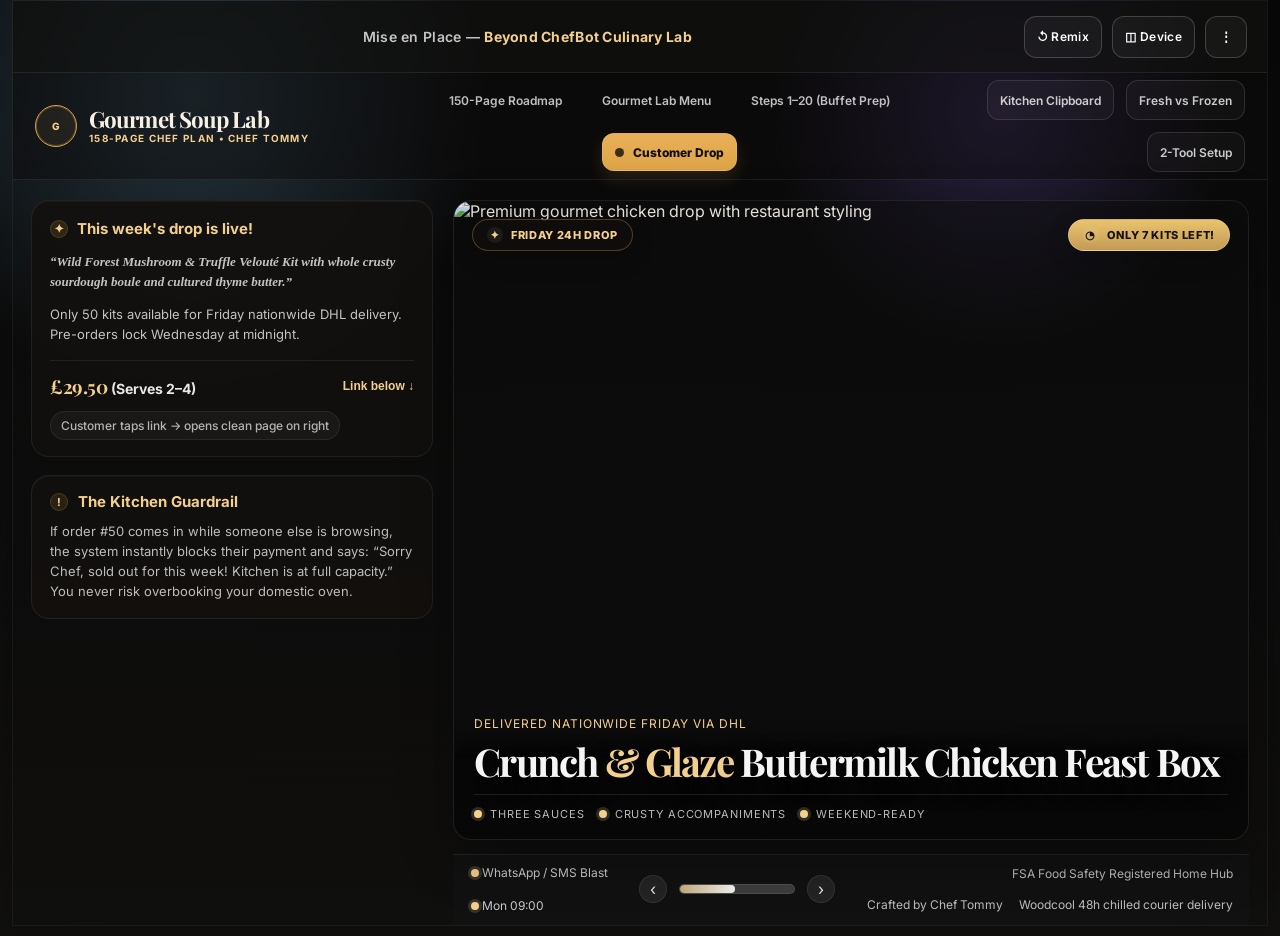
==== commit 8d3679ee: "Refine the showroom to a more polished restaurant-launch-deck aesthetic with richer editorial stylin" ====
--- a/index.html
+++ b/index.html
@@ -3,132 +3,120 @@
 <head>
   <meta charset="utf-8">
   <meta name="viewport" content="width=device-width, initial-scale=1">
-  <meta name="theme-color" content="#111111">
-  <title>Gourmet Soup Lab — Mise en Place</title>
+  <meta name="theme-color" content="#0d0d0d">
+  <title>Gourmet Soup Lab — Glossy Launch Deck</title>
   <link rel="preconnect" href="https://fonts.googleapis.com">
   <link rel="preconnect" href="https://fonts.gstatic.com" crossorigin>
-  <link href="https://fonts.googleapis.com/css2?family=Inter:wght@400;500;600;700;800;900&family=Cormorant+Garamond:wght@500;600;700&family=Playfair+Display:wght@500;600;700;800&display=swap" rel="stylesheet">
+  <link href="https://fonts.googleapis.com/css2?family=Inter:wght@400;500;600;700;800;900&family=Cormorant+Garamond:wght@500;600;700&family=Playfair+Display:wght@600;700;800&display=swap" rel="stylesheet">
   <style>
     :root {
-      --bg: #111110;
-      --bg-2: #1a1817;
-      --panel: #181714;
-      --panel-2: rgba(24, 22, 18, 0.94);
-      --line: rgba(255,255,255,0.12);
-      --line-gold: rgba(212, 163, 78, 0.7);
-      --gold: #d4a75d;
-      --gold-2: #f7d388;
-      --gold-3: #a7782d;
+      --bg: #0d0d0d;
+      --bg-2: #171512;
+      --panel: rgba(24,22,20,0.94);
+      --panel-strong: rgba(16,15,14,0.96);
+      --line: rgba(255,255,255,0.08);
+      --line-gold: rgba(214,166,85,0.7);
+      --gold: #d6a24c;
+      --gold-2: #f4d08f;
+      --gold-3: #bd8a2f;
       --text: #f6f0e8;
-      --muted: #d1c7b9;
-      --muted-2: #a19b8d;
-      --teal: #7fe8e7;
+      --muted: rgba(255,255,255,0.74);
+      --muted-2: rgba(255,255,255,0.6);
+      --soft: rgba(255,255,255,0.04);
+      --teal: #8cece9;
       --shadow: rgba(0,0,0,0.42);
-      --chip: rgba(255,255,255,0.04);
     }
 
     * { box-sizing: border-box; }
     html { scroll-behavior: smooth; }
-
     body {
       margin: 0;
-      background: #afaba8;
+      min-height: 100vh;
+      background:
+        radial-gradient(circle at 15% 10%, rgba(90, 140, 170, 0.45), transparent 22%),
+        radial-gradient(circle at 78% 12%, rgba(118, 90, 196, 0.42), transparent 18%),
+        linear-gradient(180deg, #080808 0%, #11100f 100%);
       color: var(--text);
       font-family: "Inter", Arial, sans-serif;
     }
 
     .app {
+      max-width: 1580px;
+      margin: 0 auto;
       min-height: 100vh;
-      background:
-        radial-gradient(circle at 16% 8%, rgba(53, 128, 157, 0.5), transparent 28%),
-        radial-gradient(circle at 72% 10%, rgba(107, 79, 196, 0.52), transparent 22%),
-        linear-gradient(180deg, #050505 0%, #11100f 100%);
-      padding: 0 11px 10px;
+      padding: 0 12px 10px;
     }
 
     .shell {
-      max-width: 1550px;
-      margin: 0 auto;
-      min-height: calc(100vh - 1px);
-      border: 1px solid rgba(255,255,255,0.04);
-      background: rgba(8, 8, 8, 0.08);
-      box-shadow: 0 18px 48px rgba(0,0,0,0.2);
+      height: 100%;
+      min-height: calc(100vh - 20px);
+      border: 1px solid rgba(255,255,255,0.05);
+      background: rgba(13,13,13,0.28);
+      box-shadow: 0 20px 60px rgba(0,0,0,0.18);
     }
 
     .topbar {
       height: 72px;
+      border-bottom: 1px solid rgba(255,255,255,0.08);
+      background: rgba(16,16,15,0.75);
       display: flex;
       align-items: center;
       justify-content: space-between;
-      padding: 0 18px 0 24px;
-      border-bottom: 1px solid rgba(255,255,255,0.08);
-      background: rgba(15, 14, 13, 0.7);
+      padding: 0 20px 0 18px;
       backdrop-filter: blur(5px);
     }
 
-    .topbar-title {
+    .header-center {
       flex: 1;
       text-align: center;
-      font-size: 15px;
+      font-size: 14px;
+      font-weight: 600;
+      color: rgba(255,255,255,0.76);
       letter-spacing: 0.02em;
-      color: rgba(255,255,255,0.8);
-      font-weight: 600;
       white-space: nowrap;
       overflow: hidden;
       text-overflow: ellipsis;
     }
 
-    .topbar-title strong {
-      color: var(--gold-2);
-      font-weight: 700;
-    }
-
-    .topbar-actions {
-      display: flex;
-      align-items: center;
-      gap: 12px;
-    }
-
-    .pill {
-      display: inline-flex;
-      align-items: center;
-      justify-content: center;
-      gap: 8px;
-      border-radius: 14px;
+    .header-center strong {
+      color: var(--gold-2);
+      font-weight: 700;
+    }
+
+    .header-actions {
+      display: flex;
+      align-items: center;
+      gap: 10px;
+    }
+
+    .mini-btn {
+      height: 42px;
+      min-width: 42px;
+      border-radius: 12px;
       border: 1px solid rgba(255,255,255,0.18);
       background: rgba(255,255,255,0.04);
-      color: var(--text);
-      min-width: 42px;
-      height: 42px;
+      color: white;
+      display: inline-flex;
+      align-items: center;
+      justify-content: center;
       padding: 0 12px;
       font-size: 12px;
       font-weight: 600;
-      cursor: pointer;
-    }
-
-    .pill.light {
-      background: rgba(255,255,255,0.08);
-      color: var(--text);
-    }
-
-    .stack {
-      display: flex;
-      align-items: center;
-      gap: 8px;
+      letter-spacing: 0.03em;
     }
 
     .nav-wrap {
       border-bottom: 1px solid rgba(255,255,255,0.08);
-      background: rgba(10,10,10,0.3);
+      background: rgba(12,11,10,0.45);
     }
 
     .nav {
       display: grid;
       grid-template-columns: 1.2fr 1.8fr 1fr;
       align-items: center;
-      gap: 20px;
-      min-height: 94px;
-      padding: 0 22px 0 18px;
+      gap: 18px;
+      min-height: 92px;
+      padding: 0 22px;
     }
 
     .brand {
@@ -145,280 +133,279 @@
       border: 1px solid var(--gold);
       display: grid;
       place-items: center;
-      background: rgba(228, 184, 95, 0.08);
+      background: rgba(214,162,76,0.08);
       color: var(--gold-2);
       font-size: 10px;
       font-weight: 800;
-      box-shadow: inset 0 0 0 1px rgba(212,165,93,0.35);
+      box-shadow: inset 0 0 0 1px rgba(214,162,76,0.28);
       flex-shrink: 0;
     }
 
     .brand-copy {
       min-width: 0;
       font-family: "Playfair Display", serif;
-      font-size: clamp(1.5rem, 1.8vw, 2.15rem);
-      font-weight: 700;
-      line-height: 1;
+      font-size: clamp(1.4rem, 1.6vw, 2.2rem);
+      line-height: 0.95;
+      letter-spacing: -0.04em;
+      color: #f7f0e4;
+      font-weight: 700;
       white-space: nowrap;
       overflow: hidden;
       text-overflow: ellipsis;
-      color: #f7ebd6;
-      letter-spacing: -0.04em;
     }
 
     .brand-copy small {
       display: block;
-      margin-top: 3px;
-      font-size: 0.63rem;
-      letter-spacing: 0.18em;
+      margin-top: 4px;
+      font-family: "Inter", sans-serif;
+      font-size: 0.62rem;
+      letter-spacing: 0.13em;
       text-transform: uppercase;
       color: var(--gold-2);
       font-weight: 700;
-      font-family: "Inter", sans-serif;
-    }
-
-    .menu-tabs {
+    }
+
+    .tabs {
       display: flex;
       align-items: center;
       justify-content: center;
-      gap: 18px;
+      gap: 14px;
       flex-wrap: wrap;
       padding: 8px 0;
     }
 
-    .menu-tab {
+    .tab {
       display: inline-flex;
       align-items: center;
+      justify-content: center;
       gap: 9px;
-      padding: 10px 14px;
+      min-height: 38px;
+      padding: 8px 12px;
       border-radius: 12px;
-      color: rgba(255,255,255,0.78);
       font-size: 12px;
       font-weight: 600;
+      color: rgba(255,255,255,0.74);
       background: transparent;
       border: 1px solid transparent;
       white-space: nowrap;
     }
 
-    .menu-tab.active {
-      background: linear-gradient(180deg, #f1b64d, #d2952f);
-      color: #120f0d;
-      border-color: rgba(0,0,0,0.18);
-      box-shadow: 0 2px 12px rgba(214,160,69,0.18);
+    .tab.active {
+      background: linear-gradient(180deg, rgba(243,183,92,0.96), rgba(229,170,72,0.96));
+      color: #120e0b;
+      border-color: rgba(255,255,255,0.1);
+      box-shadow: 0 8px 18px rgba(218,170,83,0.15);
       font-weight: 800;
     }
 
-    .menu-tab .dot {
-      width: 10px;
-      height: 10px;
+    .tab .dot {
+      width: 9px;
+      height: 9px;
       border-radius: 50%;
-      background: rgba(255,255,255,0.35);
+      background: rgba(255,255,255,0.38);
       display: inline-block;
     }
 
-    .menu-tab.active .dot {
-      background: rgba(18,15,13,0.8);
-    }
-
-    .menu-right {
-      display: flex;
+    .tab.active .dot {
+      background: rgba(18,14,11,0.8);
+    }
+
+    .utility {
+      display: flex;
+      align-items: center;
       justify-content: flex-end;
-      align-items: center;
       gap: 12px;
-    }
-
-    .ghost-btn {
+      flex-wrap: wrap;
+    }
+
+    .utility-chip {
       display: inline-flex;
       align-items: center;
       justify-content: center;
       min-height: 40px;
-      padding: 0 15px;
+      padding: 0 12px;
       border-radius: 12px;
-      background: rgba(255,255,255,0.04);
-      border: 1px solid rgba(255,255,255,0.14);
-      color: rgba(255,255,255,0.8);
+      border: 1px solid rgba(255,255,255,0.12);
+      background: rgba(255,255,255,0.03);
+      color: rgba(255,255,255,0.78);
       font-size: 12px;
       font-weight: 600;
     }
 
-    .grid {
+    .main {
       display: grid;
-      grid-template-columns: 0.93fr 1.72fr;
+      grid-template-columns: 0.96fr 1.9fr;
       gap: 20px;
       padding: 20px 18px 0;
-      min-height: calc(100vh - 168px);
+      min-height: calc(100vh - 170px);
     }
 
     .left {
       display: flex;
       flex-direction: column;
       gap: 18px;
-      padding-right: 2px;
-    }
-
-    .card {
-      background: rgba(22, 20, 18, 0.94);
+      min-width: 0;
+    }
+
+    .panel {
+      background: rgba(19,17,15,0.92);
       border: 1px solid rgba(255,255,255,0.07);
       border-radius: 18px;
       box-shadow: inset 0 1px 0 rgba(255,255,255,0.03);
+      padding: 18px 18px 16px;
     }
 
     .drop-card {
-      padding: 18px 18px 16px;
-      min-height: 248px;
+      min-height: 250px;
       display: flex;
       flex-direction: column;
       justify-content: space-between;
     }
 
-    .drop-card h3 {
-      margin: 0 0 10px;
+    .drop-title {
+      display: flex;
+      align-items: center;
+      gap: 9px;
+      color: var(--gold-2);
       font-size: 15px;
       font-weight: 700;
-      line-height: 1.2;
-      color: var(--gold-2);
-      display: flex;
-      align-items: center;
-      gap: 8px;
-    }
-
-    .drop-card h3 .star {
+      margin: 0 0 12px;
+    }
+
+    .drop-title .star {
       width: 18px;
       height: 18px;
       border-radius: 50%;
       display: inline-grid;
       place-items: center;
-      background: rgba(212,167,93,0.16);
-      color: var(--gold-2);
-      font-size: 12px;
-    }
-
-    .drop-card .quote {
+      background: rgba(214,162,76,0.14);
+      color: var(--gold-2);
+      font-size: 12px;
+      border: 1px solid rgba(214,162,76,0.2);
+    }
+
+    .copy {
       margin: 0;
-      font-size: 18px;
-      line-height: 1.3;
-      font-weight: 500;
-      color: var(--text);
       font-family: "Georgia", serif;
+      font-weight: 600;
+      font-size: clamp(1.2rem, 1.5vw, 1.9rem);
+      line-height: 1.25;
+      color: rgba(255,255,255,0.96);
       font-style: italic;
     }
 
-    .drop-card .quote strong {
-      font-weight: 700;
-    }
-
     .drop-card p {
-      margin: 14px 0 12px;
+      margin: 14px 0 0;
+      color: rgba(255,255,255,0.75);
       font-size: 13px;
-      line-height: 1.55;
-      color: rgba(255,255,255,0.77);
+      line-height: 1.5;
     }
 
     .price-row {
       display: flex;
       align-items: center;
       justify-content: space-between;
-      gap: 12px;
-      margin-top: 8px;
-      padding-top: 8px;
+      gap: 14px;
+      margin-top: 16px;
+      padding-top: 12px;
+      border-top: 1px solid rgba(255,255,255,0.07);
     }
 
     .price {
+      color: rgba(255,255,255,0.9);
+      font-weight: 700;
       font-size: 14px;
-      color: var(--text);
-      font-weight: 700;
-      letter-spacing: 0.01em;
     }
 
     .price strong {
       font-family: "Playfair Display", serif;
+      font-weight: 700;
       font-size: 19px;
       color: var(--gold-2);
-      font-weight: 700;
-    }
-
-    .link {
+      letter-spacing: -0.02em;
+    }
+
+    .link-btn {
+      border: none;
       background: transparent;
-      border: none;
-      color: var(--gold-2);
-      font-size: 12px;
+      color: var(--gold-2);
+      font-size: 12px;
+      font-weight: 700;
       padding: 0;
       cursor: pointer;
-      font-weight: 700;
-    }
-
-    .muted-strip {
+    }
+
+    .micro-note {
       margin-top: 12px;
-      color: rgba(255,255,255,0.68);
-      font-size: 12px;
-      letter-spacing: 0.01em;
+      color: rgba(255,255,255,0.66);
+      font-size: 12px;
       font-weight: 500;
-      display: flex;
+      display: inline-flex;
       align-items: center;
       gap: 8px;
       flex-wrap: wrap;
     }
 
-    .muted-strip .label {
+    .badge-pill {
       display: inline-flex;
       align-items: center;
       gap: 8px;
+      border-radius: 999px;
       padding: 6px 10px;
-      border-radius: 999px;
-      background: rgba(255,255,255,0.03);
-      border: 1px solid rgba(255,255,255,0.06);
-      color: rgba(255,255,255,0.72);
+      background: rgba(255,255,255,0.04);
+      border: 1px solid rgba(255,255,255,0.07);
+      color: rgba(255,255,255,0.68);
     }
 
     .guardrail {
-      padding: 18px 18px 12px;
-    }
-
-    .guardrail-top {
+      padding-top: 16px;
+      padding-bottom: 16px;
+    }
+
+    .guardrail-header {
       display: flex;
       align-items: center;
       gap: 10px;
-      margin-bottom: 8px;
-      font-weight: 700;
       font-size: 15px;
       color: var(--gold-2);
-    }
-
-    .guardrail-top .icon {
+      font-weight: 700;
+      margin-bottom: 10px;
+    }
+
+    .guardrail-header .icon {
       width: 18px;
       height: 18px;
       border-radius: 50%;
-      display: grid;
+      display: inline-grid;
       place-items: center;
+      background: rgba(214,162,76,0.12);
+      border: 1px solid rgba(214,162,76,0.2);
+      color: var(--gold-2);
       font-size: 11px;
-      background: rgba(212,167,93,0.15);
-      color: var(--gold-2);
-      border: 1px solid rgba(212,167,93,0.22);
     }
 
     .guardrail p {
       margin: 0;
-      color: rgba(255,255,255,0.78);
+      color: rgba(255,255,255,0.72);
+      line-height: 1.55;
       font-size: 13px;
-      line-height: 1.55;
     }
 
     .right {
       display: flex;
       flex-direction: column;
+      min-width: 0;
       gap: 14px;
-      min-width: 0;
     }
 
     .showcase {
       position: relative;
-      height: 100%;
-      min-height: 660px;
-      background: linear-gradient(180deg, rgba(12,12,12,0.2), rgba(12,12,12,0.6));
-      border: 1px solid rgba(255,255,255,0.08);
+      min-height: 640px;
       border-radius: 18px;
       overflow: hidden;
-      box-shadow: 0 20px 50px rgba(0,0,0,0.28);
+      border: 1px solid rgba(255,255,255,0.08);
+      background: rgba(12,12,12,0.5);
+      box-shadow: 0 20px 52px rgba(0,0,0,0.32);
     }
 
     .showcase img {
@@ -426,63 +413,57 @@
       height: 100%;
       display: block;
       object-fit: cover;
-      filter: saturate(0.9) contrast(1.05);
-    }
-
-    .badge-row {
+      filter: saturate(0.9) contrast(1.08) brightness(0.9);
+    }
+
+    .floating-bar {
       position: absolute;
       top: 18px;
       left: 18px;
       right: 18px;
       display: flex;
+      align-items: center;
       justify-content: space-between;
-      align-items: center;
-      gap: 18px;
+      gap: 12px;
       pointer-events: none;
     }
 
-    .drop-badge {
+    .drop-badge,
+    .stock-badge {
       pointer-events: auto;
       display: inline-flex;
       align-items: center;
       gap: 8px;
-      padding: 7px 14px 8px;
+      padding: 7px 14px;
       border-radius: 999px;
-      background: rgba(18, 15, 13, 0.78);
-      border: 1px solid rgba(212,167,93,0.5);
-      box-shadow: 0 6px 18px rgba(0,0,0,0.22);
-      color: var(--gold-2);
+      box-shadow: 0 8px 24px rgba(0,0,0,0.2);
+      border: 1px solid rgba(214,162,76,0.32);
       font-size: 11px;
       font-weight: 800;
       letter-spacing: 0.06em;
       text-transform: uppercase;
     }
 
-    .drop-badge .star {
+    .drop-badge {
+      background: rgba(18,15,13,0.74);
+      color: var(--gold-2);
+    }
+
+    .stock-badge {
+      background: linear-gradient(180deg, rgba(245,206,115,0.95), rgba(215,171,93,0.9));
+      color: #17120e;
+      border-color: rgba(255,255,255,0.18);
+    }
+
+    .drop-badge .star,
+    .stock-badge .star {
       width: 16px;
       height: 16px;
       border-radius: 50%;
       display: inline-grid;
       place-items: center;
-      background: rgba(212,167,93,0.15);
-      color: var(--gold-2);
-      font-size: 10px;
-    }
-
-    .remaining {
-      pointer-events: auto;
-      display: inline-flex;
-      align-items: center;
-      gap: 8px;
-      padding: 7px 14px 8px;
-      border-radius: 999px;
-      background: rgba(255,255,255,0.15);
-      border: 1px solid rgba(255,255,255,0.16);
-      color: #0d0d0d;
       font-size: 11px;
-      font-weight: 800;
-      background: linear-gradient(180deg, rgba(245, 206, 115, 0.95), rgba(212,166,90,0.92));
-      box-shadow: 0 6px 18px rgba(0,0,0,0.2);
+      background: rgba(255,255,255,0.06);
     }
 
     .showcase-caption {
@@ -490,56 +471,55 @@
       left: 0;
       right: 0;
       bottom: 0;
-      padding: 0 18px 18px;
-      background: linear-gradient(180deg, rgba(0,0,0,0) 0%, rgba(0,0,0,0.62) 32%, rgba(5,5,5,0.88) 100%);
-    }
-
-    .caption-top {
+      padding: 0 20px 18px;
+      background: linear-gradient(180deg, rgba(0,0,0,0) 0%, rgba(0,0,0,0.48) 32%, rgba(6,6,6,0.85) 100%);
+    }
+
+    .caption-meta {
       display: flex;
       align-items: center;
       justify-content: space-between;
       gap: 18px;
-      margin-bottom: 10px;
-      font-weight: 700;
-      color: rgba(255,255,255,0.86);
-      font-size: 12px;
-      letter-spacing: 0.06em;
+      color: rgba(255,255,255,0.8);
+      font-size: 12px;
+      letter-spacing: 0.08em;
       text-transform: uppercase;
-    }
-
-    .caption-inline {
+      margin-bottom: 12px;
+    }
+
+    .caption-meta .inline {
       display: inline-flex;
       align-items: center;
-      gap: 6px;
-      color: var(--gold-2);
-    }
-
-    .showcase h2 {
+      gap: 7px;
+      color: var(--gold-2);
+    }
+
+    .title-lg {
       margin: 0;
       font-family: "Playfair Display", serif;
-      font-size: clamp(2rem, 2.5vw, 3.2rem);
-      line-height: 0.98;
-      letter-spacing: -0.04em;
-      font-weight: 700;
+      font-weight: 700;
+      font-size: clamp(2.3rem, 3vw, 4rem);
+      line-height: 0.96;
+      letter-spacing: -0.045em;
       color: rgba(255,255,255,0.96);
-      text-shadow: 0 8px 26px rgba(0,0,0,0.28);
-    }
-
-    .showcase h2 .accent {
+      text-shadow: 0 10px 30px rgba(0,0,0,0.3);
+    }
+
+    .title-lg .accent {
       color: var(--gold-2);
     }
 
     .meta-row {
       display: flex;
       align-items: center;
+      flex-wrap: wrap;
       gap: 14px;
-      flex-wrap: wrap;
       margin-top: 14px;
-      padding-top: 14px;
+      padding-top: 12px;
       border-top: 1px solid rgba(255,255,255,0.1);
-      color: rgba(255,255,255,0.78);
-      font-size: 12px;
-      letter-spacing: 0.1em;
+      color: rgba(255,255,255,0.72);
+      font-size: 11px;
+      letter-spacing: 0.08em;
       text-transform: uppercase;
     }
 
@@ -547,44 +527,44 @@
       display: inline-flex;
       align-items: center;
       gap: 8px;
-      color: rgba(255,255,255,0.8);
-    }
-
-    .meta-item .mini {
-      width: 10px;
-      height: 10px;
-      border-radius: 50%;
-      background: var(--gold-2);
-      box-shadow: 0 0 0 2px rgba(246, 211, 129, 0.24);
-      display: inline-block;
-    }
-
-    .status-strip {
-      display: flex;
-      align-items: center;
-      justify-content: space-between;
-      gap: 16px;
-      min-height: 48px;
-      padding: 9px 14px 10px 18px;
-      border-top: 1px solid rgba(255,255,255,0.08);
-      background: rgba(17,17,17,0.7);
-      font-size: 12px;
-      color: rgba(255,255,255,0.74);
-    }
-
-    .status-strip .status {
-      display: flex;
-      align-items: center;
-      gap: 10px;
-      flex-wrap: wrap;
-    }
-
-    .status-strip .status .dot {
+    }
+
+    .meta-item .dot {
       width: 8px;
       height: 8px;
       border-radius: 50%;
       background: var(--gold-2);
-      box-shadow: 0 0 0 3px rgba(244, 211, 126, 0.2);
+      box-shadow: 0 0 0 3px rgba(244,208,143,0.18);
+      display: inline-block;
+    }
+
+    .bar {
+      display: flex;
+      align-items: center;
+      justify-content: space-between;
+      gap: 16px;
+      min-height: 52px;
+      background: rgba(18,18,18,0.8);
+      border-top: 1px solid rgba(255,255,255,0.08);
+      padding: 10px 16px 12px 18px;
+      color: rgba(255,255,255,0.78);
+      font-size: 12px;
+    }
+
+    .status-group {
+      display: flex;
+      align-items: center;
+      gap: 18px;
+      flex-wrap: wrap;
+    }
+
+    .status-dot {
+      width: 8px;
+      height: 8px;
+      border-radius: 50%;
+      background: var(--gold-2);
+      display: inline-block;
+      box-shadow: 0 0 0 3px rgba(244,208,143,0.18);
     }
 
     .slider {
@@ -593,12 +573,26 @@
       gap: 12px;
       flex: 1;
       justify-content: center;
-      padding: 0 20px;
+      min-width: 220px;
+      padding: 0 12px;
+    }
+
+    .slider-btn {
+      width: 28px;
+      height: 28px;
+      border-radius: 50%;
+      display: grid;
+      place-items: center;
+      background: rgba(255,255,255,0.08);
+      border: 1px solid rgba(255,255,255,0.08);
+      color: rgba(255,255,255,0.9);
+      font-size: 16px;
     }
 
     .slider-track {
       position: relative;
-      width: min(520px, 80%);
+      flex: 1;
+      max-width: 520px;
       height: 10px;
       border-radius: 999px;
       background: rgba(255,255,255,0.18);
@@ -608,54 +602,41 @@
 
     .slider-fill {
       position: absolute;
+      top: 0;
       left: 0;
-      top: 0;
       bottom: 0;
       width: 48%;
+      background: linear-gradient(90deg, rgba(244,208,143,0.72), rgba(255,255,255,0.9));
       border-radius: inherit;
-      background: linear-gradient(90deg, rgba(245,216,146,0.75), rgba(255,255,255,0.8));
-    }
-
-    .slider-btn {
-      width: 34px;
-      height: 34px;
-      border-radius: 50%;
-      background: rgba(255,255,255,0.12);
-      border: 1px solid rgba(255,255,255,0.12);
-      color: white;
-      display: grid;
-      place-items: center;
-      font-size: 16px;
-    }
-
-    .muted-right {
-      display: flex;
-      align-items: center;
-      gap: 14px;
+    }
+
+    .bar-labels {
+      display: flex;
+      align-items: center;
+      justify-content: flex-end;
+      gap: 16px;
       flex-wrap: wrap;
-      justify-content: flex-end;
-    }
-
-    @media (max-width: 1120px) {
-      .nav { grid-template-columns: 1fr; padding-top: 12px; padding-bottom: 12px; }
-      .menu-right { justify-content: flex-start; }
-      .grid { grid-template-columns: 1fr; }
-      .showcase { min-height: 540px; }
-      .left { order: 2; }
-      .right { order: 1; }
+      color: rgba(255,255,255,0.72);
+      font-size: 12px;
+    }
+
+    @media (max-width: 1100px) {
+      .nav { grid-template-columns: 1fr; padding-top: 10px; padding-bottom: 10px; }
+      .utility { justify-content: flex-start; }
+      .main { grid-template-columns: 1fr; }
+      .showcase { min-height: 520px; }
     }
 
     @media (max-width: 680px) {
-      .app { padding: 0; }
-      .topbar { padding: 0 10px 0 12px; }
-      .topbar-title { font-size: 13px; }
-      .topbar-actions { gap: 8px; }
-      .nav { padding-left: 10px; padding-right: 10px; }
-      .grid { padding-left: 10px; padding-right: 10px; }
-      .brand-copy { font-size: 1.3rem; }
-      .menu-tab { padding: 8px 10px; }
-      .status-strip { flex-direction: column; align-items: stretch; }
-      .slider { padding: 0; }
+      .topbar { padding-left: 12px; padding-right: 10px; }
+      .header-center { font-size: 12px; }
+      .nav { padding-left: 12px; padding-right: 12px; }
+      .main { padding-left: 10px; padding-right: 10px; }
+      .bar { flex-direction: column; align-items: stretch; }
+      .status-group, .bar-labels { justify-content: flex-start; }
+      .brand-copy { font-size: 1.25rem; }
+      .tabs { justify-content: flex-start; }
+      .title-lg { font-size: 2.2rem; }
     }
   </style>
 </head>
@@ -664,13 +645,11 @@
     <div class="shell">
       <header class="topbar">
         <div></div>
-        <div class="topbar-title">Mise en Place — <strong>Beyond ChefBot Culinary Lab</strong></div>
-        <div class="topbar-actions">
-          <div class="stack">
-            <div class="pill light">↺ Remix</div>
-            <div class="pill light">◫ Device</div>
-            <div class="pill">⋮</div>
-          </div>
+        <div class="header-center">Mise en Place — <strong>Beyond ChefBot Culinary Lab</strong></div>
+        <div class="header-actions">
+          <div class="mini-btn">↺ Remix</div>
+          <div class="mini-btn">◫ Device</div>
+          <div class="mini-btn">⋮</div>
         </div>
       </header>
 
@@ -678,84 +657,88 @@
         <div class="nav">
           <div class="brand">
             <div class="seal">G</div>
-            <div class="brand-copy">Gourmet Soup Lab<small>158-Page Chef Plan • Chef Tommy</small></div>
+            <div class="brand-copy">Gourmet Soup Lab<small>158-page chef plan • Chef Tommy</small></div>
           </div>
 
-          <div class="menu-tabs">
-            <div class="menu-tab">150-Page Roadmap</div>
-            <div class="menu-tab">Gourmet Lab Menu</div>
-            <div class="menu-tab">Steps 1–20 (Buffet Prep)</div>
-            <div class="menu-tab active"><span class="dot"></span>Customer Drop</div>
+          <div class="tabs">
+            <div class="tab">150-Page Roadmap</div>
+            <div class="tab">Gourmet Lab Menu</div>
+            <div class="tab">Steps 1–20 (Buffet Prep)</div>
+            <div class="tab active"><span class="dot"></span>Customer Drop</div>
           </div>
 
-          <div class="menu-right">
-            <div class="ghost-btn">Kitchen Clipboard</div>
-            <div class="ghost-btn">Fresh vs Frozen</div>
-            <div class="ghost-btn">2-Tool Setup</div>
+          <div class="utility">
+            <div class="utility-chip">Kitchen Clipboard</div>
+            <div class="utility-chip">Fresh vs Frozen</div>
+            <div class="utility-chip">2-Tool Setup</div>
           </div>
         </div>
       </div>
 
-      <main class="grid">
+      <main class="main">
         <aside class="left">
-          <section class="card drop-card">
+          <section class="panel drop-card">
             <div>
-              <h3><span class="star">✦</span> This week's drop is live!</h3>
-              <p class="quote">"Wild Forest Mushroom &amp; Truffle Velouté Kit with whole crusty sourdough boule and cultured thyme butter."</p>
+              <div class="drop-title"><span class="star">✦</span> This week's drop is live!</div>
+              <p class="copy">“Wild Forest Mushroom &amp; Truffle Velouté Kit with whole crusty sourdough boule and cultured thyme butter.”</p>
               <p>Only 50 kits available for Friday nationwide DHL delivery. Pre-orders lock Wednesday at midnight.</p>
             </div>
 
             <div>
               <div class="price-row">
                 <div class="price"><strong>£29.50</strong> (Serves 2–4)</div>
-                <button class="link">Link below ↓</button>
+                <button class="link-btn">Link below ↓</button>
               </div>
-              <div class="muted-strip">
-                <span class="label">Customer taps link → opens clean page on right</span>
+              <div class="micro-note">
+                <span class="badge-pill">Customer taps link → opens clean page on right</span>
               </div>
             </div>
           </section>
 
-          <section class="card guardrail">
-            <div class="guardrail-top"><span class="icon">!</span> The Kitchen Guardrail</div>
+          <section class="panel guardrail">
+            <div class="guardrail-header"><span class="icon">!</span> The Kitchen Guardrail</div>
             <p>If order #50 comes in while someone else is browsing, the system instantly blocks their payment and says: “Sorry Chef, sold out for this week! Kitchen is at full capacity.” You never risk overbooking your domestic oven.</p>
           </section>
         </aside>
 
         <section class="right">
           <div class="showcase">
-            <img src="https://images.unsplash.com/photo-1604908176997-125f25cc6f3d?auto=format&fit=crop&w=1600&q=80" alt="Crispy fried chicken feast in a premium box" />
-
-            <div class="badge-row">
+            <img src="https://images.unsplash.com/photo-1604908176997-125f25cc6f3d?auto=format&fit=crop&w=1800&q=80" alt="Premium gourmet chicken drop with restaurant styling" />
+
+            <div class="floating-bar">
               <div class="drop-badge"><span class="star">✦</span> Friday 24h Drop</div>
-              <div class="remaining">◔ Only 7 kits left!</div>
+              <div class="stock-badge"><span class="star">◔</span> Only 7 kits left!</div>
             </div>
 
             <div class="showcase-caption">
-              <div class="caption-top">
-                <span class="caption-inline">Delivered Nationwide Friday via DHL</span>
+              <div class="caption-meta">
+                <span class="inline">Delivered nationwide Friday via DHL</span>
               </div>
-              <h2>Crunch <span class="accent">&amp; Glaze</span> Buttermilk Chicken Feast Box</h2>
+              <h2 class="title-lg">Crunch <span class="accent">&amp; Glaze</span> Buttermilk Chicken Feast Box</h2>
               <div class="meta-row">
-                <span class="meta-item"><span class="mini"></span> 3-serve</span>
-                <span class="meta-item"><span class="mini"></span> 2 sauces</span>
-                <span class="meta-item"><span class="mini"></span> Tanner creation</span>
+                <span class="meta-item"><span class="dot"></span> Three sauces</span>
+                <span class="meta-item"><span class="dot"></span> Crusty accompaniments</span>
+                <span class="meta-item"><span class="dot"></span> Weekend-ready</span>
               </div>
             </div>
           </div>
 
-          <div class="status-strip">
-            <div class="status"><span class="dot"></span> WhatsApp / SMS Blast</div>
-            <div class="status"><span class="dot"></span> Monday 09:00</div>
+          <div class="bar">
+            <div class="status-group">
+              <span><span class="status-dot"></span> WhatsApp / SMS Blast</span>
+              <span><span class="status-dot"></span> Mon 09:00</span>
+            </div>
+
             <div class="slider">
               <div class="slider-btn">‹</div>
               <div class="slider-track"><div class="slider-fill"></div></div>
               <div class="slider-btn">›</div>
             </div>
-            <div class="muted-right">
+
+            <div class="bar-labels">
               <span>FSA Food Safety Registered Home Hub</span>
               <span>Crafted by Chef Tommy</span>
-              <span>Woodcool 48h chilled Courier Delivery</span>
+              <span>Woodcool 48h chilled courier delivery</span>
             </div>
           </div>
         </section>
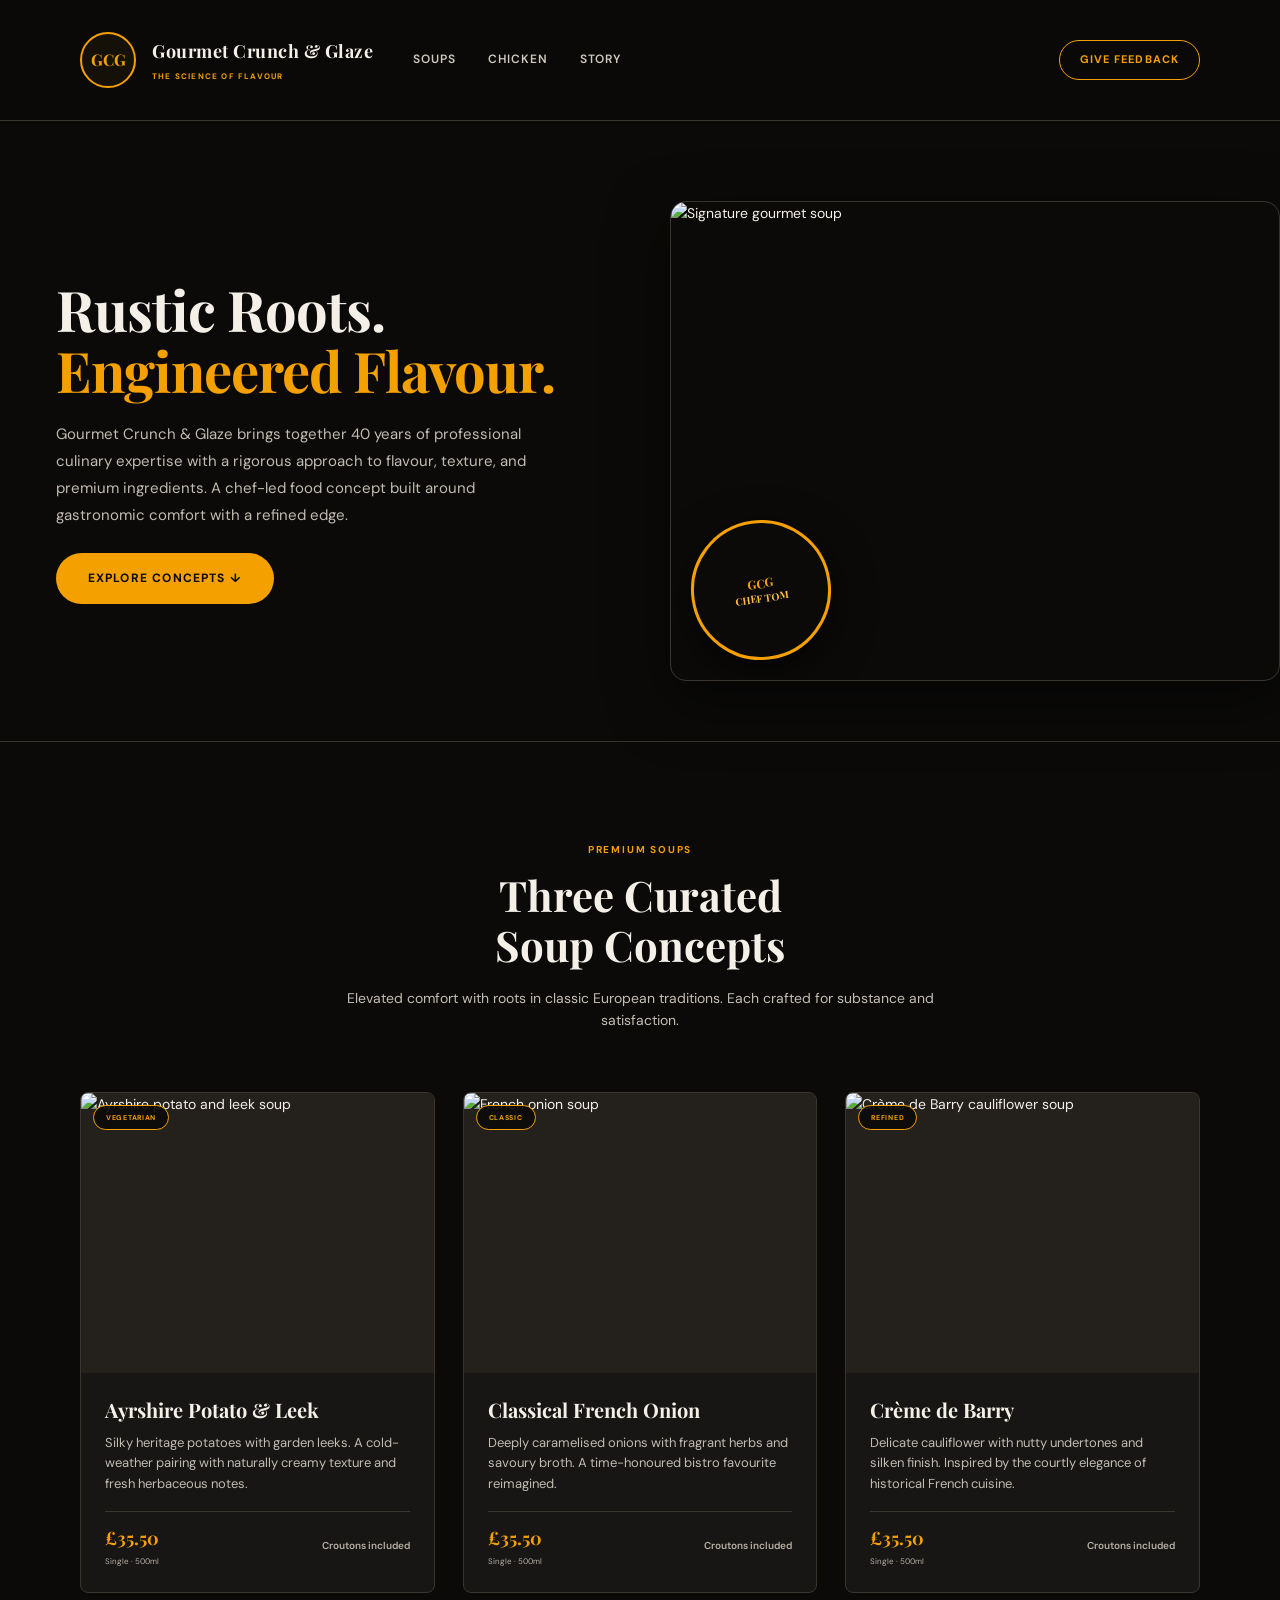
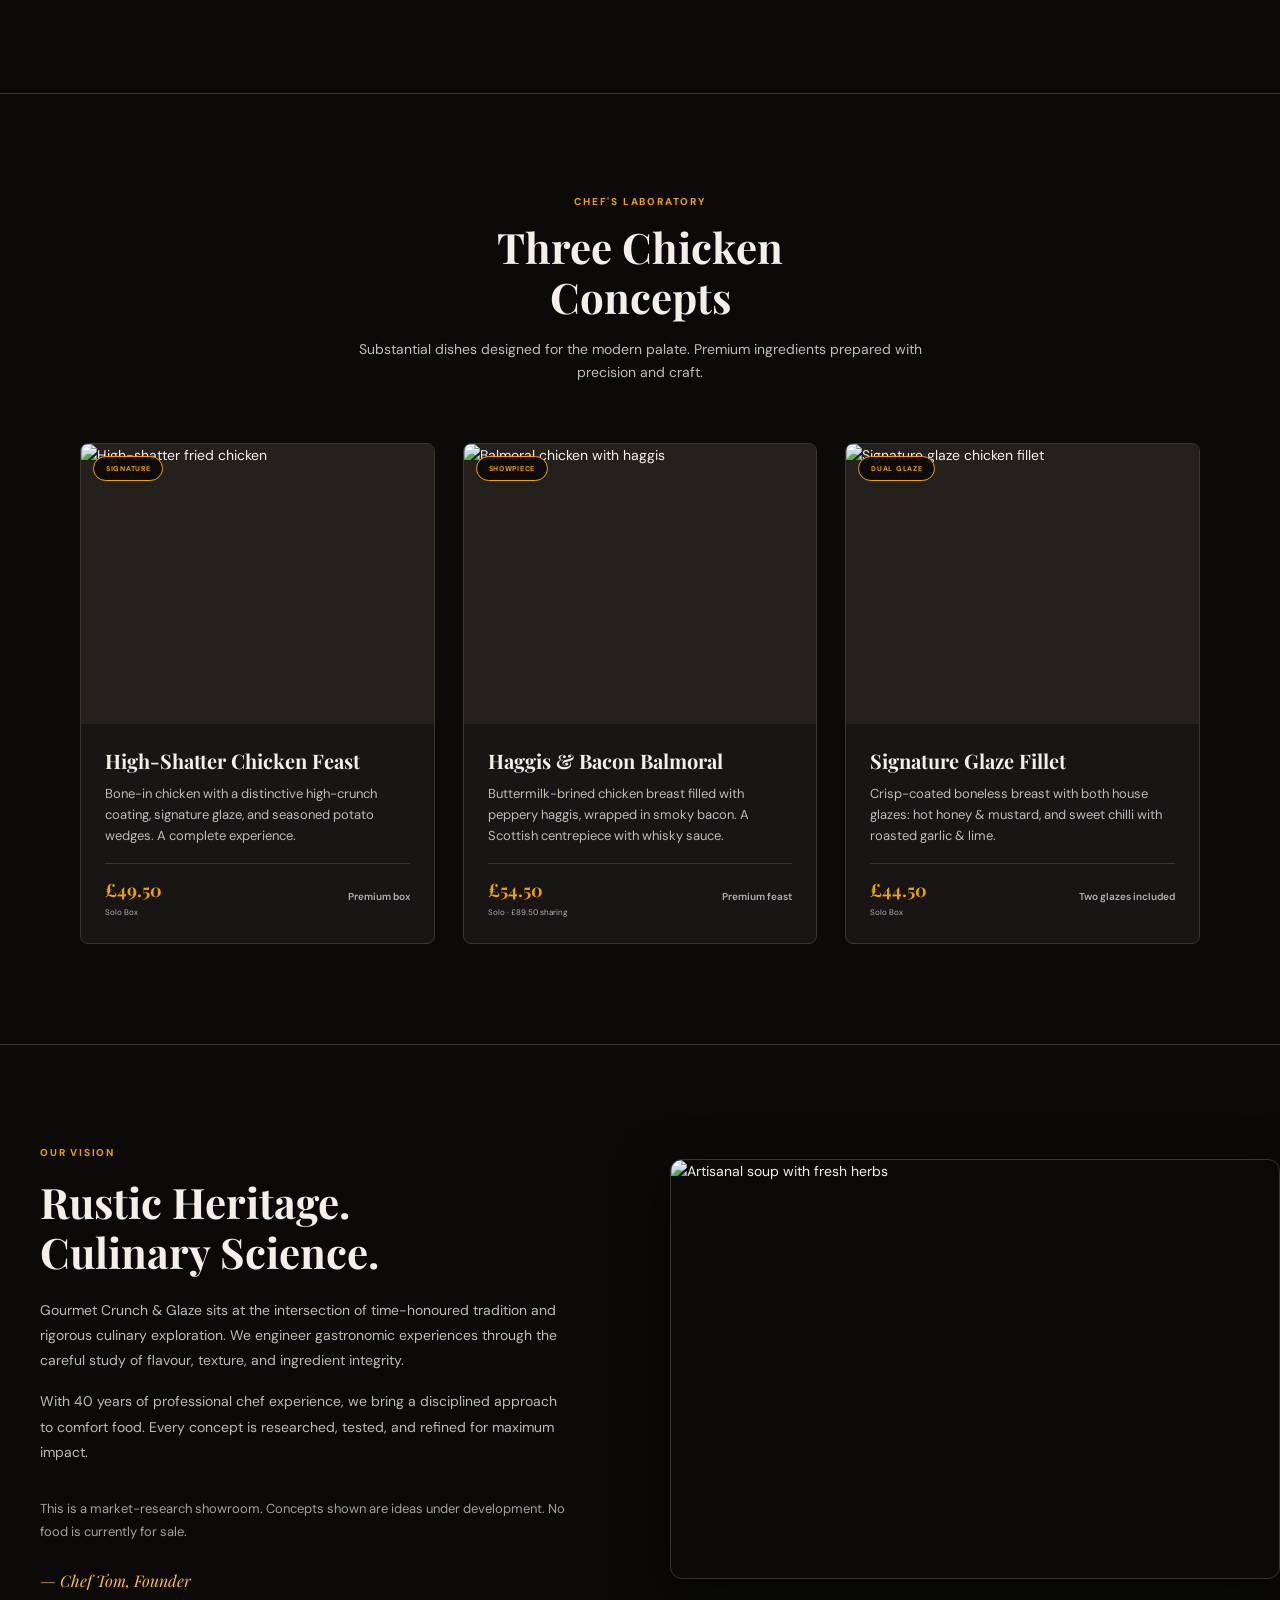
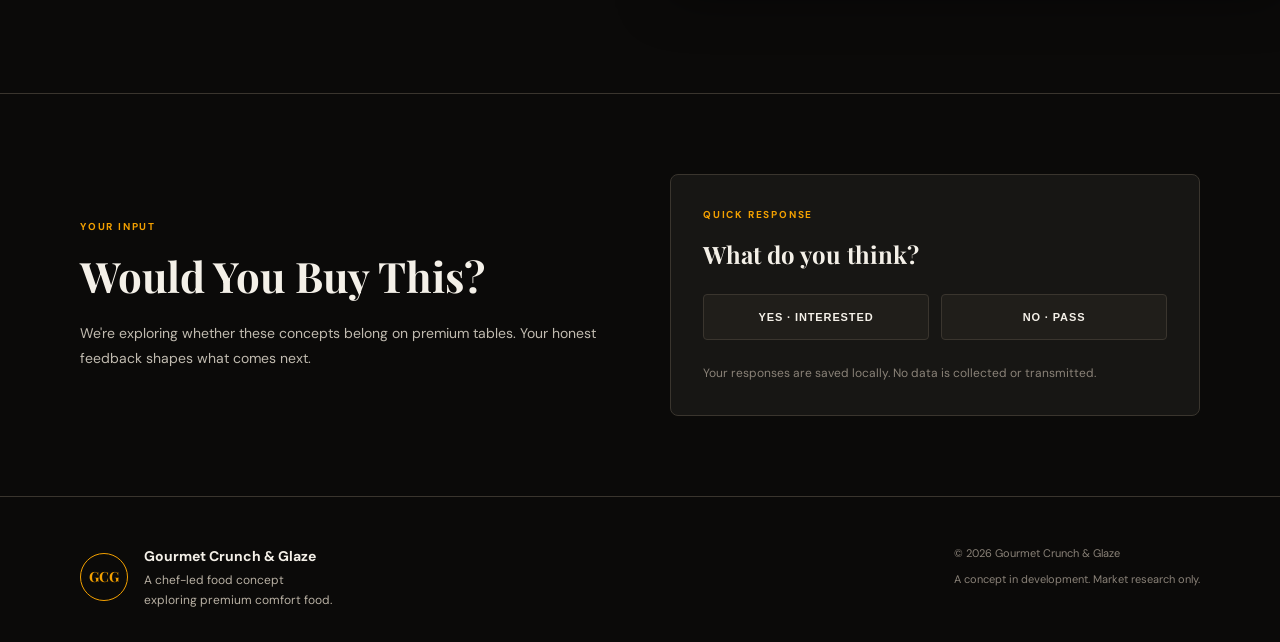
==== commit 807dfcb2: "Restore the repository to the original luxury black-and-gold show page from the original commit so t" ====
--- a/index.html
+++ b/index.html
@@ -3,747 +3,806 @@
 <head>
   <meta charset="utf-8">
   <meta name="viewport" content="width=device-width, initial-scale=1">
-  <meta name="theme-color" content="#0d0d0d">
-  <title>Gourmet Soup Lab — Glossy Launch Deck</title>
+  <meta name="theme-color" content="#0b0a09">
+  <title>Gourmet Crunch &amp; Glaze — Premium Chef-Led Food Concept</title>
   <link rel="preconnect" href="https://fonts.googleapis.com">
-  <link rel="preconnect" href="https://fonts.gstatic.com" crossorigin>
-  <link href="https://fonts.googleapis.com/css2?family=Inter:wght@400;500;600;700;800;900&family=Cormorant+Garamond:wght@500;600;700&family=Playfair+Display:wght@600;700;800&display=swap" rel="stylesheet">
+  <link href="https://fonts.googleapis.com/css2?family=Playfair+Display:wght@600;700&family=DM+Sans:wght@400;500;600;700&display=swap" rel="stylesheet">
   <style>
+    * { margin: 0; padding: 0; box-sizing: border-box; }
+    html { scroll-behavior: smooth; }
+    
     :root {
-      --bg: #0d0d0d;
-      --bg-2: #171512;
-      --panel: rgba(24,22,20,0.94);
-      --panel-strong: rgba(16,15,14,0.96);
-      --line: rgba(255,255,255,0.08);
-      --line-gold: rgba(214,166,85,0.7);
-      --gold: #d6a24c;
-      --gold-2: #f4d08f;
-      --gold-3: #bd8a2f;
-      --text: #f6f0e8;
-      --muted: rgba(255,255,255,0.74);
-      --muted-2: rgba(255,255,255,0.6);
-      --soft: rgba(255,255,255,0.04);
-      --teal: #8cece9;
-      --shadow: rgba(0,0,0,0.42);
-    }
-
-    * { box-sizing: border-box; }
-    html { scroll-behavior: smooth; }
+      --dark: #0b0a09;
+      --ink: #f4f0e8;
+      --gold: #f3a000;
+      --gold-muted: #ffbd45;
+      --paper: #171614;
+      --border: #3a352e;
+      --serif: 'Playfair Display', Georgia, serif;
+      --sans: 'DM Sans', Arial, sans-serif;
+    }
+    
     body {
+      background: var(--dark);
+      color: var(--ink);
+      font-family: var(--sans);
+      line-height: 1.6;
+      font-size: 14px;
+    }
+    
+    .container {
+      max-width: 1200px;
+      margin: 0 auto;
+      padding: 0 40px;
+    }
+    
+    /* ===== HEADER ===== */
+    header {
+      border-bottom: 1px solid var(--border);
+      padding: 32px 0;
+      backdrop-filter: blur(12px);
+      position: sticky;
+      top: 0;
+      z-index: 100;
+      background: rgba(11, 10, 9, 0.95);
+    }
+    
+    .header-inner {
+      display: flex;
+      justify-content: space-between;
+      align-items: center;
+      gap: 40px;
+    }
+    
+    .logo {
+      display: flex;
+      align-items: center;
+      gap: 16px;
+      text-decoration: none;
+      flex-shrink: 0;
+    }
+    
+    .logo-seal {
+      width: 56px;
+      height: 56px;
+      border: 2px solid var(--gold);
+      border-radius: 50%;
+      display: flex;
+      align-items: center;
+      justify-content: center;
+      font-family: var(--serif);
+      font-size: 16px;
+      font-weight: 700;
+      color: var(--gold);
+      background: rgba(243, 160, 0, 0.05);
+      flex-shrink: 0;
+    }
+    
+    .logo-text h1 {
+      font-family: var(--serif);
+      font-size: 18px;
+      font-weight: 700;
+      letter-spacing: 0.5px;
+      margin: 0 0 4px;
+      color: var(--ink);
+    }
+    
+    .logo-text p {
+      font-size: 8px;
+      font-weight: 700;
+      letter-spacing: 0.15em;
+      text-transform: uppercase;
+      color: var(--gold);
       margin: 0;
-      min-height: 100vh;
-      background:
-        radial-gradient(circle at 15% 10%, rgba(90, 140, 170, 0.45), transparent 22%),
-        radial-gradient(circle at 78% 12%, rgba(118, 90, 196, 0.42), transparent 18%),
-        linear-gradient(180deg, #080808 0%, #11100f 100%);
-      color: var(--text);
-      font-family: "Inter", Arial, sans-serif;
-    }
-
-    .app {
-      max-width: 1580px;
-      margin: 0 auto;
-      min-height: 100vh;
-      padding: 0 12px 10px;
-    }
-
-    .shell {
-      height: 100%;
-      min-height: calc(100vh - 20px);
-      border: 1px solid rgba(255,255,255,0.05);
-      background: rgba(13,13,13,0.28);
-      box-shadow: 0 20px 60px rgba(0,0,0,0.18);
-    }
-
-    .topbar {
-      height: 72px;
-      border-bottom: 1px solid rgba(255,255,255,0.08);
-      background: rgba(16,16,15,0.75);
+    }
+    
+    nav {
       display: flex;
-      align-items: center;
-      justify-content: space-between;
-      padding: 0 20px 0 18px;
-      backdrop-filter: blur(5px);
-    }
-
-    .header-center {
+      gap: 32px;
+      align-items: center;
       flex: 1;
-      text-align: center;
-      font-size: 14px;
-      font-weight: 600;
-      color: rgba(255,255,255,0.76);
-      letter-spacing: 0.02em;
-      white-space: nowrap;
-      overflow: hidden;
-      text-overflow: ellipsis;
-    }
-
-    .header-center strong {
-      color: var(--gold-2);
-      font-weight: 700;
-    }
-
-    .header-actions {
-      display: flex;
-      align-items: center;
-      gap: 10px;
-    }
-
-    .mini-btn {
-      height: 42px;
-      min-width: 42px;
-      border-radius: 12px;
-      border: 1px solid rgba(255,255,255,0.18);
-      background: rgba(255,255,255,0.04);
-      color: white;
-      display: inline-flex;
-      align-items: center;
-      justify-content: center;
-      padding: 0 12px;
+    }
+    
+    nav a {
+      color: #d0c9bd;
+      text-decoration: none;
       font-size: 12px;
       font-weight: 600;
-      letter-spacing: 0.03em;
-    }
-
-    .nav-wrap {
-      border-bottom: 1px solid rgba(255,255,255,0.08);
-      background: rgba(12,11,10,0.45);
-    }
-
-    .nav {
+      letter-spacing: 0.08em;
+      text-transform: uppercase;
+      transition: color 0.3s;
+    }
+    
+    nav a:hover {
+      color: var(--gold-muted);
+    }
+    
+    .cta-nav {
+      margin-left: auto;
+      padding: 10px 20px;
+      border: 1px solid var(--gold);
+      color: var(--gold);
+      border-radius: 50px;
+      font-size: 11px;
+      font-weight: 700;
+      text-transform: uppercase;
+      letter-spacing: 0.1em;
+      transition: all 0.3s;
+    }
+    
+    .cta-nav:hover {
+      background: var(--gold);
+      color: var(--dark);
+    }
+    
+    /* ===== HERO ===== */
+    .hero {
+      padding: 80px 0 60px;
       display: grid;
-      grid-template-columns: 1.2fr 1.8fr 1fr;
-      align-items: center;
-      gap: 18px;
-      min-height: 92px;
-      padding: 0 22px;
-    }
-
-    .brand {
-      display: flex;
-      align-items: center;
-      gap: 12px;
-      min-width: 0;
-    }
-
-    .seal {
-      width: 42px;
-      height: 42px;
+      grid-template-columns: 1fr 1fr;
+      gap: 60px;
+      align-items: center;
+    }
+    
+    .hero-content h2 {
+      font-family: var(--serif);
+      font-size: 56px;
+      font-weight: 700;
+      line-height: 1.1;
+      margin: 0 0 20px;
+      letter-spacing: -1px;
+    }
+    
+    .hero-content .accent {
+      color: var(--gold);
+    }
+    
+    .hero-content p {
+      font-size: 15px;
+      color: #c1bbb0;
+      margin: 0 0 24px;
+      max-width: 480px;
+      line-height: 1.8;
+    }
+    
+    .hero-cta {
+      display: inline-block;
+      background: var(--gold);
+      color: var(--dark);
+      padding: 16px 32px;
+      border-radius: 50px;
+      font-weight: 700;
+      font-size: 12px;
+      text-transform: uppercase;
+      letter-spacing: 0.1em;
+      text-decoration: none;
+      transition: all 0.3s;
+    }
+    
+    .hero-cta:hover {
+      background: var(--gold-muted);
+      transform: translateY(-2px);
+    }
+    
+    .hero-visual {
+      position: relative;
+      height: 480px;
+      border-radius: 16px;
+      overflow: hidden;
+      border: 1px solid var(--border);
+      box-shadow: 0 20px 60px rgba(0, 0, 0, 0.5);
+    }
+    
+    .hero-visual img {
+      width: 100%;
+      height: 100%;
+      object-fit: cover;
+    }
+    
+    .badge-stamp {
+      position: absolute;
+      bottom: 20px;
+      left: 20px;
+      width: 140px;
+      height: 140px;
+      border: 3px solid var(--gold);
       border-radius: 50%;
-      border: 1px solid var(--gold);
-      display: grid;
-      place-items: center;
-      background: rgba(214,162,76,0.08);
-      color: var(--gold-2);
-      font-size: 10px;
-      font-weight: 800;
-      box-shadow: inset 0 0 0 1px rgba(214,162,76,0.28);
-      flex-shrink: 0;
-    }
-
-    .brand-copy {
-      min-width: 0;
-      font-family: "Playfair Display", serif;
-      font-size: clamp(1.4rem, 1.6vw, 2.2rem);
-      line-height: 0.95;
-      letter-spacing: -0.04em;
-      color: #f7f0e4;
-      font-weight: 700;
-      white-space: nowrap;
-      overflow: hidden;
-      text-overflow: ellipsis;
-    }
-
-    .brand-copy small {
-      display: block;
-      margin-top: 4px;
-      font-family: "Inter", sans-serif;
-      font-size: 0.62rem;
-      letter-spacing: 0.13em;
-      text-transform: uppercase;
-      color: var(--gold-2);
-      font-weight: 700;
-    }
-
-    .tabs {
-      display: flex;
-      align-items: center;
-      justify-content: center;
-      gap: 14px;
-      flex-wrap: wrap;
-      padding: 8px 0;
-    }
-
-    .tab {
-      display: inline-flex;
-      align-items: center;
-      justify-content: center;
-      gap: 9px;
-      min-height: 38px;
-      padding: 8px 12px;
-      border-radius: 12px;
-      font-size: 12px;
-      font-weight: 600;
-      color: rgba(255,255,255,0.74);
-      background: transparent;
-      border: 1px solid transparent;
-      white-space: nowrap;
-    }
-
-    .tab.active {
-      background: linear-gradient(180deg, rgba(243,183,92,0.96), rgba(229,170,72,0.96));
-      color: #120e0b;
-      border-color: rgba(255,255,255,0.1);
-      box-shadow: 0 8px 18px rgba(218,170,83,0.15);
-      font-weight: 800;
-    }
-
-    .tab .dot {
-      width: 9px;
-      height: 9px;
-      border-radius: 50%;
-      background: rgba(255,255,255,0.38);
-      display: inline-block;
-    }
-
-    .tab.active .dot {
-      background: rgba(18,14,11,0.8);
-    }
-
-    .utility {
-      display: flex;
-      align-items: center;
-      justify-content: flex-end;
-      gap: 12px;
-      flex-wrap: wrap;
-    }
-
-    .utility-chip {
-      display: inline-flex;
-      align-items: center;
-      justify-content: center;
-      min-height: 40px;
-      padding: 0 12px;
-      border-radius: 12px;
-      border: 1px solid rgba(255,255,255,0.12);
-      background: rgba(255,255,255,0.03);
-      color: rgba(255,255,255,0.78);
-      font-size: 12px;
-      font-weight: 600;
-    }
-
-    .main {
-      display: grid;
-      grid-template-columns: 0.96fr 1.9fr;
-      gap: 20px;
-      padding: 20px 18px 0;
-      min-height: calc(100vh - 170px);
-    }
-
-    .left {
+      background: rgba(11, 10, 9, 0.92);
       display: flex;
       flex-direction: column;
-      gap: 18px;
-      min-width: 0;
-    }
-
-    .panel {
-      background: rgba(19,17,15,0.92);
-      border: 1px solid rgba(255,255,255,0.07);
-      border-radius: 18px;
-      box-shadow: inset 0 1px 0 rgba(255,255,255,0.03);
-      padding: 18px 18px 16px;
-    }
-
-    .drop-card {
-      min-height: 250px;
-      display: flex;
-      flex-direction: column;
-      justify-content: space-between;
-    }
-
-    .drop-title {
-      display: flex;
-      align-items: center;
-      gap: 9px;
-      color: var(--gold-2);
-      font-size: 15px;
-      font-weight: 700;
-      margin: 0 0 12px;
-    }
-
-    .drop-title .star {
-      width: 18px;
-      height: 18px;
-      border-radius: 50%;
-      display: inline-grid;
-      place-items: center;
-      background: rgba(214,162,76,0.14);
-      color: var(--gold-2);
+      align-items: center;
+      justify-content: center;
+      text-align: center;
+      color: var(--gold);
+      font-family: var(--serif);
       font-size: 12px;
-      border: 1px solid rgba(214,162,76,0.2);
-    }
-
-    .copy {
+      font-weight: 700;
+      line-height: 1.4;
+      transform: rotate(-8deg);
+      box-shadow: 0 12px 40px rgba(0, 0, 0, 0.6);
+    }
+    
+    /* ===== PRODUCTS SECTION ===== */
+    .products {
+      padding: 100px 0;
+      border-top: 1px solid var(--border);
+    }
+    
+    .section-header {
+      text-align: center;
+      margin-bottom: 60px;
+    }
+    
+    .section-header .label {
+      font-size: 10px;
+      font-weight: 700;
+      letter-spacing: 0.18em;
+      text-transform: uppercase;
+      color: var(--gold);
+      margin-bottom: 12px;
+    }
+    
+    .section-header h2 {
+      font-family: var(--serif);
+      font-size: 42px;
+      font-weight: 700;
       margin: 0;
-      font-family: "Georgia", serif;
-      font-weight: 600;
-      font-size: clamp(1.2rem, 1.5vw, 1.9rem);
-      line-height: 1.25;
-      color: rgba(255,255,255,0.96);
-      font-style: italic;
-    }
-
-    .drop-card p {
-      margin: 14px 0 0;
-      color: rgba(255,255,255,0.75);
-      font-size: 13px;
-      line-height: 1.5;
-    }
-
-    .price-row {
-      display: flex;
-      align-items: center;
-      justify-content: space-between;
-      gap: 14px;
+      line-height: 1.2;
+    }
+    
+    .section-header p {
       margin-top: 16px;
-      padding-top: 12px;
-      border-top: 1px solid rgba(255,255,255,0.07);
-    }
-
-    .price {
-      color: rgba(255,255,255,0.9);
-      font-weight: 700;
       font-size: 14px;
-    }
-
-    .price strong {
-      font-family: "Playfair Display", serif;
-      font-weight: 700;
-      font-size: 19px;
-      color: var(--gold-2);
-      letter-spacing: -0.02em;
-    }
-
-    .link-btn {
-      border: none;
-      background: transparent;
-      color: var(--gold-2);
-      font-size: 12px;
-      font-weight: 700;
-      padding: 0;
-      cursor: pointer;
-    }
-
-    .micro-note {
-      margin-top: 12px;
-      color: rgba(255,255,255,0.66);
-      font-size: 12px;
-      font-weight: 500;
-      display: inline-flex;
-      align-items: center;
-      gap: 8px;
-      flex-wrap: wrap;
-    }
-
-    .badge-pill {
-      display: inline-flex;
-      align-items: center;
-      gap: 8px;
-      border-radius: 999px;
-      padding: 6px 10px;
-      background: rgba(255,255,255,0.04);
-      border: 1px solid rgba(255,255,255,0.07);
-      color: rgba(255,255,255,0.68);
-    }
-
-    .guardrail {
-      padding-top: 16px;
-      padding-bottom: 16px;
-    }
-
-    .guardrail-header {
-      display: flex;
-      align-items: center;
-      gap: 10px;
-      font-size: 15px;
-      color: var(--gold-2);
-      font-weight: 700;
-      margin-bottom: 10px;
-    }
-
-    .guardrail-header .icon {
-      width: 18px;
-      height: 18px;
-      border-radius: 50%;
-      display: inline-grid;
-      place-items: center;
-      background: rgba(214,162,76,0.12);
-      border: 1px solid rgba(214,162,76,0.2);
-      color: var(--gold-2);
-      font-size: 11px;
-    }
-
-    .guardrail p {
-      margin: 0;
-      color: rgba(255,255,255,0.72);
-      line-height: 1.55;
-      font-size: 13px;
-    }
-
-    .right {
-      display: flex;
-      flex-direction: column;
-      min-width: 0;
-      gap: 14px;
-    }
-
-    .showcase {
+      color: #c4bdb2;
+      max-width: 600px;
+      margin-left: auto;
+      margin-right: auto;
+    }
+    
+    .products-grid {
+      display: grid;
+      grid-template-columns: repeat(3, 1fr);
+      gap: 28px;
+    }
+    
+    .product-card {
+      background: var(--paper);
+      border: 1px solid var(--border);
+      border-radius: 8px;
+      overflow: hidden;
+      transition: all 0.3s;
+    }
+    
+    .product-card:hover {
+      border-color: var(--gold);
+      box-shadow: 0 12px 40px rgba(243, 160, 0, 0.1);
+    }
+    
+    .product-image {
+      width: 100%;
+      height: 280px;
+      background: #24211c;
+      overflow: hidden;
       position: relative;
-      min-height: 640px;
-      border-radius: 18px;
-      overflow: hidden;
-      border: 1px solid rgba(255,255,255,0.08);
-      background: rgba(12,12,12,0.5);
-      box-shadow: 0 20px 52px rgba(0,0,0,0.32);
-    }
-
-    .showcase img {
+    }
+    
+    .product-image img {
       width: 100%;
       height: 100%;
+      object-fit: cover;
+      transition: transform 0.3s;
+    }
+    
+    .product-card:hover .product-image img {
+      transform: scale(1.05);
+    }
+    
+    .product-tag {
+      position: absolute;
+      top: 12px;
+      left: 12px;
+      background: rgba(11, 10, 9, 0.9);
+      color: var(--gold);
+      padding: 6px 12px;
+      border-radius: 50px;
+      font-size: 7px;
+      font-weight: 700;
+      letter-spacing: 0.1em;
+      text-transform: uppercase;
+      border: 1px solid var(--gold);
+    }
+    
+    .product-info {
+      padding: 24px;
+    }
+    
+    .product-info h3 {
+      font-family: var(--serif);
+      font-size: 20px;
+      font-weight: 700;
+      margin: 0 0 10px;
+      line-height: 1.3;
+    }
+    
+    .product-info p {
+      font-size: 13px;
+      color: #c1bbb0;
+      margin: 0 0 16px;
+      line-height: 1.6;
+    }
+    
+    .product-footer {
+      display: flex;
+      justify-content: space-between;
+      align-items: center;
+      padding-top: 12px;
+      border-top: 1px solid var(--border);
+    }
+    
+    .product-price {
+      font-family: var(--serif);
+      font-size: 18px;
+      font-weight: 700;
+      color: var(--gold);
+    }
+    
+    .product-price-label {
+      font-size: 8px;
+      color: #b8b0a3;
       display: block;
+      margin-top: 2px;
+    }
+    
+    .product-format {
+      font-size: 10px;
+      color: #b8b0a3;
+      font-weight: 600;
+    }
+    
+    /* ===== STORY SECTION ===== */
+    .story {
+      padding: 100px 0;
+      border-top: 1px solid var(--border);
+      display: grid;
+      grid-template-columns: 1fr 1fr;
+      gap: 60px;
+      align-items: center;
+    }
+    
+    .story-content h2 {
+      font-family: var(--serif);
+      font-size: 42px;
+      font-weight: 700;
+      margin: 0 0 20px;
+      line-height: 1.2;
+    }
+    
+    .story-content .label {
+      font-size: 10px;
+      font-weight: 700;
+      letter-spacing: 0.18em;
+      text-transform: uppercase;
+      color: var(--gold);
+      margin-bottom: 16px;
+    }
+    
+    .story-content p {
+      font-size: 14px;
+      color: #c1bbb0;
+      margin: 0 0 16px;
+      line-height: 1.8;
+    }
+    
+    .signature {
+      font-family: var(--serif);
+      font-size: 16px;
+      color: var(--gold-muted);
+      font-style: italic;
+      margin-top: 24px;
+    }
+    
+    .story-image {
+      width: 100%;
+      height: 420px;
+      border-radius: 12px;
+      overflow: hidden;
+      border: 1px solid var(--border);
+      box-shadow: 0 16px 50px rgba(0, 0, 0, 0.5);
+    }
+    
+    .story-image img {
+      width: 100%;
+      height: 100%;
       object-fit: cover;
-      filter: saturate(0.9) contrast(1.08) brightness(0.9);
-    }
-
-    .floating-bar {
-      position: absolute;
-      top: 18px;
-      left: 18px;
-      right: 18px;
+    }
+    
+    /* ===== FEEDBACK SECTION ===== */
+    .feedback {
+      padding: 80px 0;
+      border-top: 1px solid var(--border);
+    }
+    
+    .feedback-grid {
+      display: grid;
+      grid-template-columns: 1fr 1fr;
+      gap: 60px;
+      align-items: center;
+    }
+    
+    .feedback-content h2 {
+      font-family: var(--serif);
+      font-size: 42px;
+      font-weight: 700;
+      margin: 0 0 20px;
+      line-height: 1.2;
+    }
+    
+    .feedback-content .label {
+      font-size: 10px;
+      font-weight: 700;
+      letter-spacing: 0.18em;
+      text-transform: uppercase;
+      color: var(--gold);
+      margin-bottom: 16px;
+    }
+    
+    .feedback-content p {
+      font-size: 14px;
+      color: #c1bbb0;
+      line-height: 1.8;
+    }
+    
+    .feedback-form {
+      background: var(--paper);
+      border: 1px solid var(--border);
+      border-radius: 8px;
+      padding: 32px;
+    }
+    
+    .feedback-form .label {
+      display: block;
+      font-size: 10px;
+      font-weight: 700;
+      letter-spacing: 0.18em;
+      text-transform: uppercase;
+      color: var(--gold);
+      margin-bottom: 12px;
+    }
+    
+    .feedback-form h3 {
+      font-family: var(--serif);
+      font-size: 24px;
+      font-weight: 700;
+      margin: 0 0 20px;
+    }
+    
+    .choice-buttons {
+      display: grid;
+      grid-template-columns: 1fr 1fr;
+      gap: 12px;
+      margin-bottom: 24px;
+    }
+    
+    .choice-btn {
+      padding: 16px;
+      background: #201e1a;
+      border: 1px solid var(--border);
+      color: var(--ink);
+      font-weight: 700;
+      font-size: 11px;
+      text-transform: uppercase;
+      letter-spacing: 0.08em;
+      cursor: pointer;
+      border-radius: 4px;
+      transition: all 0.3s;
+    }
+    
+    .choice-btn:hover {
+      border-color: var(--gold);
+      background: rgba(243, 160, 0, 0.1);
+    }
+    
+    .choice-btn.selected {
+      background: var(--gold);
+      color: var(--dark);
+      border-color: var(--gold);
+    }
+    
+    /* ===== FOOTER ===== */
+    footer {
+      border-top: 1px solid var(--border);
+      padding: 48px 0 32px;
+    }
+    
+    .footer-inner {
       display: flex;
-      align-items: center;
       justify-content: space-between;
-      gap: 12px;
-      pointer-events: none;
-    }
-
-    .drop-badge,
-    .stock-badge {
-      pointer-events: auto;
-      display: inline-flex;
-      align-items: center;
-      gap: 8px;
-      padding: 7px 14px;
-      border-radius: 999px;
-      box-shadow: 0 8px 24px rgba(0,0,0,0.2);
-      border: 1px solid rgba(214,162,76,0.32);
+      align-items: flex-start;
+      gap: 40px;
+    }
+    
+    .footer-brand {
+      display: flex;
+      gap: 16px;
+      align-items: center;
+    }
+    
+    .footer-seal {
+      width: 48px;
+      height: 48px;
+      border: 1.5px solid var(--gold);
+      border-radius: 50%;
+      display: flex;
+      align-items: center;
+      justify-content: center;
+      font-family: var(--serif);
+      font-size: 14px;
+      font-weight: 700;
+      color: var(--gold);
+      flex-shrink: 0;
+    }
+    
+    .footer-text {
+      font-size: 12px;
+      color: #b8b0a3;
+      line-height: 1.6;
+    }
+    
+    .footer-legal {
       font-size: 11px;
-      font-weight: 800;
-      letter-spacing: 0.06em;
-      text-transform: uppercase;
-    }
-
-    .drop-badge {
-      background: rgba(18,15,13,0.74);
-      color: var(--gold-2);
-    }
-
-    .stock-badge {
-      background: linear-gradient(180deg, rgba(245,206,115,0.95), rgba(215,171,93,0.9));
-      color: #17120e;
-      border-color: rgba(255,255,255,0.18);
-    }
-
-    .drop-badge .star,
-    .stock-badge .star {
-      width: 16px;
-      height: 16px;
-      border-radius: 50%;
-      display: inline-grid;
-      place-items: center;
-      font-size: 11px;
-      background: rgba(255,255,255,0.06);
-    }
-
-    .showcase-caption {
-      position: absolute;
-      left: 0;
-      right: 0;
-      bottom: 0;
-      padding: 0 20px 18px;
-      background: linear-gradient(180deg, rgba(0,0,0,0) 0%, rgba(0,0,0,0.48) 32%, rgba(6,6,6,0.85) 100%);
-    }
-
-    .caption-meta {
-      display: flex;
-      align-items: center;
-      justify-content: space-between;
-      gap: 18px;
-      color: rgba(255,255,255,0.8);
-      font-size: 12px;
-      letter-spacing: 0.08em;
-      text-transform: uppercase;
-      margin-bottom: 12px;
-    }
-
-    .caption-meta .inline {
-      display: inline-flex;
-      align-items: center;
-      gap: 7px;
-      color: var(--gold-2);
-    }
-
-    .title-lg {
-      margin: 0;
-      font-family: "Playfair Display", serif;
-      font-weight: 700;
-      font-size: clamp(2.3rem, 3vw, 4rem);
-      line-height: 0.96;
-      letter-spacing: -0.045em;
-      color: rgba(255,255,255,0.96);
-      text-shadow: 0 10px 30px rgba(0,0,0,0.3);
-    }
-
-    .title-lg .accent {
-      color: var(--gold-2);
-    }
-
-    .meta-row {
-      display: flex;
-      align-items: center;
-      flex-wrap: wrap;
-      gap: 14px;
-      margin-top: 14px;
-      padding-top: 12px;
-      border-top: 1px solid rgba(255,255,255,0.1);
-      color: rgba(255,255,255,0.72);
-      font-size: 11px;
-      letter-spacing: 0.08em;
-      text-transform: uppercase;
-    }
-
-    .meta-item {
-      display: inline-flex;
-      align-items: center;
-      gap: 8px;
-    }
-
-    .meta-item .dot {
-      width: 8px;
-      height: 8px;
-      border-radius: 50%;
-      background: var(--gold-2);
-      box-shadow: 0 0 0 3px rgba(244,208,143,0.18);
-      display: inline-block;
-    }
-
-    .bar {
-      display: flex;
-      align-items: center;
-      justify-content: space-between;
-      gap: 16px;
-      min-height: 52px;
-      background: rgba(18,18,18,0.8);
-      border-top: 1px solid rgba(255,255,255,0.08);
-      padding: 10px 16px 12px 18px;
-      color: rgba(255,255,255,0.78);
-      font-size: 12px;
-    }
-
-    .status-group {
-      display: flex;
-      align-items: center;
-      gap: 18px;
-      flex-wrap: wrap;
-    }
-
-    .status-dot {
-      width: 8px;
-      height: 8px;
-      border-radius: 50%;
-      background: var(--gold-2);
-      display: inline-block;
-      box-shadow: 0 0 0 3px rgba(244,208,143,0.18);
-    }
-
-    .slider {
-      display: flex;
-      align-items: center;
-      gap: 12px;
-      flex: 1;
-      justify-content: center;
-      min-width: 220px;
-      padding: 0 12px;
-    }
-
-    .slider-btn {
-      width: 28px;
-      height: 28px;
-      border-radius: 50%;
-      display: grid;
-      place-items: center;
-      background: rgba(255,255,255,0.08);
-      border: 1px solid rgba(255,255,255,0.08);
-      color: rgba(255,255,255,0.9);
-      font-size: 16px;
-    }
-
-    .slider-track {
-      position: relative;
-      flex: 1;
-      max-width: 520px;
-      height: 10px;
-      border-radius: 999px;
-      background: rgba(255,255,255,0.18);
-      overflow: hidden;
-      border: 1px solid rgba(255,255,255,0.08);
-    }
-
-    .slider-fill {
-      position: absolute;
-      top: 0;
-      left: 0;
-      bottom: 0;
-      width: 48%;
-      background: linear-gradient(90deg, rgba(244,208,143,0.72), rgba(255,255,255,0.9));
-      border-radius: inherit;
-    }
-
-    .bar-labels {
-      display: flex;
-      align-items: center;
-      justify-content: flex-end;
-      gap: 16px;
-      flex-wrap: wrap;
-      color: rgba(255,255,255,0.72);
-      font-size: 12px;
-    }
-
-    @media (max-width: 1100px) {
-      .nav { grid-template-columns: 1fr; padding-top: 10px; padding-bottom: 10px; }
-      .utility { justify-content: flex-start; }
-      .main { grid-template-columns: 1fr; }
-      .showcase { min-height: 520px; }
-    }
-
-    @media (max-width: 680px) {
-      .topbar { padding-left: 12px; padding-right: 10px; }
-      .header-center { font-size: 12px; }
-      .nav { padding-left: 12px; padding-right: 12px; }
-      .main { padding-left: 10px; padding-right: 10px; }
-      .bar { flex-direction: column; align-items: stretch; }
-      .status-group, .bar-labels { justify-content: flex-start; }
-      .brand-copy { font-size: 1.25rem; }
-      .tabs { justify-content: flex-start; }
-      .title-lg { font-size: 2.2rem; }
+      color: #8a8278;
+    }
+    
+    /* ===== RESPONSIVE ===== */
+    @media (max-width: 1024px) {
+      .container { padding: 0 32px; }
+      .products-grid { grid-template-columns: repeat(2, 1fr); }
+      .hero, .story, .feedback-grid { grid-template-columns: 1fr; }
+      .header-inner { gap: 24px; }
+      nav { flex-wrap: wrap; }
+    }
+    
+    @media (max-width: 768px) {
+      .container { padding: 0 24px; }
+      .products-grid { grid-template-columns: 1fr; }
+      .hero { padding: 40px 0 30px; }
+      .hero-content h2 { font-size: 36px; }
+      .section-header h2 { font-size: 32px; }
+      .story-content h2, .feedback-content h2 { font-size: 32px; }
+      nav a { display: none; }
+      .cta-nav { margin-left: 0; }
+      .hero-visual, .story-image { height: 300px; }
+      .footer-inner { flex-direction: column; }
     }
   </style>
 </head>
 <body>
-  <div class="app">
-    <div class="shell">
-      <header class="topbar">
-        <div></div>
-        <div class="header-center">Mise en Place — <strong>Beyond ChefBot Culinary Lab</strong></div>
-        <div class="header-actions">
-          <div class="mini-btn">↺ Remix</div>
-          <div class="mini-btn">◫ Device</div>
-          <div class="mini-btn">⋮</div>
-        </div>
-      </header>
-
-      <div class="nav-wrap">
-        <div class="nav">
-          <div class="brand">
-            <div class="seal">G</div>
-            <div class="brand-copy">Gourmet Soup Lab<small>158-page chef plan • Chef Tommy</small></div>
-          </div>
-
-          <div class="tabs">
-            <div class="tab">150-Page Roadmap</div>
-            <div class="tab">Gourmet Lab Menu</div>
-            <div class="tab">Steps 1–20 (Buffet Prep)</div>
-            <div class="tab active"><span class="dot"></span>Customer Drop</div>
-          </div>
-
-          <div class="utility">
-            <div class="utility-chip">Kitchen Clipboard</div>
-            <div class="utility-chip">Fresh vs Frozen</div>
-            <div class="utility-chip">2-Tool Setup</div>
-          </div>
+  
+  <header>
+    <div class="container">
+      <div class="header-inner">
+        <a href="#" class="logo">
+          <div class="logo-seal">GCG</div>
+          <div class="logo-text">
+            <h1>Gourmet Crunch &amp; Glaze</h1>
+            <p>The Science of Flavour</p>
+          </div>
+        </a>
+        <nav>
+          <a href="#soups">Soups</a>
+          <a href="#chicken">Chicken</a>
+          <a href="#story">Story</a>
+          <a href="#feedback" class="cta-nav">Give Feedback</a>
+        </nav>
+      </div>
+    </div>
+  </header>
+
+  <main>
+    <!-- HERO -->
+    <section class="hero">
+      <div class="container">
+        <div class="hero-content">
+          <h2>Rustic Roots.<br><span class="accent">Engineered Flavour.</span></h2>
+          <p>Gourmet Crunch &amp; Glaze brings together 40 years of professional culinary expertise with a rigorous approach to flavour, texture, and premium ingredients. A chef-led food concept built around gastronomic comfort with a refined edge.</p>
+          <a href="#soups" class="hero-cta">Explore Concepts ↓</a>
         </div>
       </div>
-
-      <main class="main">
-        <aside class="left">
-          <section class="panel drop-card">
-            <div>
-              <div class="drop-title"><span class="star">✦</span> This week's drop is live!</div>
-              <p class="copy">“Wild Forest Mushroom &amp; Truffle Velouté Kit with whole crusty sourdough boule and cultured thyme butter.”</p>
-              <p>Only 50 kits available for Friday nationwide DHL delivery. Pre-orders lock Wednesday at midnight.</p>
-            </div>
-
-            <div>
-              <div class="price-row">
-                <div class="price"><strong>£29.50</strong> (Serves 2–4)</div>
-                <button class="link-btn">Link below ↓</button>
+      <div class="hero-visual">
+        <img src="https://www.agrodolce.it/app/uploads/2024/11/zuppa-di-patate-e-porri.jpg" alt="Signature gourmet soup">
+        <div class="badge-stamp">GCG<br><strong style="font-size:10px;color:var(--gold-muted)">CHEF TOM</strong></div>
+      </div>
+    </section>
+
+    <!-- SOUPS -->
+    <section class="products" id="soups">
+      <div class="container">
+        <div class="section-header">
+          <div class="label">Premium Soups</div>
+          <h2>Three Curated<br>Soup Concepts</h2>
+          <p>Elevated comfort with roots in classic European traditions. Each crafted for substance and satisfaction.</p>
+        </div>
+        <div class="products-grid">
+          <div class="product-card">
+            <div class="product-image">
+              <img src="https://images.unsplash.com/photo-1547592166-23ac45744acd?auto=format&fit=crop&w=600&q=80" alt="Ayrshire potato and leek soup">
+              <span class="product-tag">Vegetarian</span>
+            </div>
+            <div class="product-info">
+              <h3>Ayrshire Potato &amp; Leek</h3>
+              <p>Silky heritage potatoes with garden leeks. A cold-weather pairing with naturally creamy texture and fresh herbaceous notes.</p>
+              <div class="product-footer">
+                <div>
+                  <div class="product-price">£35.50</div>
+                  <div class="product-price-label">Single · 500ml</div>
+                </div>
+                <div class="product-format">Croutons included</div>
               </div>
-              <div class="micro-note">
-                <span class="badge-pill">Customer taps link → opens clean page on right</span>
+            </div>
+          </div>
+
+          <div class="product-card">
+            <div class="product-image">
+              <img src="https://images.unsplash.com/photo-1547592180-85f173990554?auto=format&fit=crop&w=600&q=80" alt="French onion soup">
+              <span class="product-tag">Classic</span>
+            </div>
+            <div class="product-info">
+              <h3>Classical French Onion</h3>
+              <p>Deeply caramelised onions with fragrant herbs and savoury broth. A time-honoured bistro favourite reimagined.</p>
+              <div class="product-footer">
+                <div>
+                  <div class="product-price">£35.50</div>
+                  <div class="product-price-label">Single · 500ml</div>
+                </div>
+                <div class="product-format">Croutons included</div>
               </div>
             </div>
-          </section>
-
-          <section class="panel guardrail">
-            <div class="guardrail-header"><span class="icon">!</span> The Kitchen Guardrail</div>
-            <p>If order #50 comes in while someone else is browsing, the system instantly blocks their payment and says: “Sorry Chef, sold out for this week! Kitchen is at full capacity.” You never risk overbooking your domestic oven.</p>
-          </section>
-        </aside>
-
-        <section class="right">
-          <div class="showcase">
-            <img src="https://images.unsplash.com/photo-1604908176997-125f25cc6f3d?auto=format&fit=crop&w=1800&q=80" alt="Premium gourmet chicken drop with restaurant styling" />
-
-            <div class="floating-bar">
-              <div class="drop-badge"><span class="star">✦</span> Friday 24h Drop</div>
-              <div class="stock-badge"><span class="star">◔</span> Only 7 kits left!</div>
-            </div>
-
-            <div class="showcase-caption">
-              <div class="caption-meta">
-                <span class="inline">Delivered nationwide Friday via DHL</span>
+          </div>
+
+          <div class="product-card">
+            <div class="product-image">
+              <img src="https://images.unsplash.com/photo-1504674900247-0877df9cc836?auto=format&fit=crop&w=600&q=80" alt="Crème de Barry cauliflower soup">
+              <span class="product-tag">Refined</span>
+            </div>
+            <div class="product-info">
+              <h3>Crème de Barry</h3>
+              <p>Delicate cauliflower with nutty undertones and silken finish. Inspired by the courtly elegance of historical French cuisine.</p>
+              <div class="product-footer">
+                <div>
+                  <div class="product-price">£35.50</div>
+                  <div class="product-price-label">Single · 500ml</div>
+                </div>
+                <div class="product-format">Croutons included</div>
               </div>
-              <h2 class="title-lg">Crunch <span class="accent">&amp; Glaze</span> Buttermilk Chicken Feast Box</h2>
-              <div class="meta-row">
-                <span class="meta-item"><span class="dot"></span> Three sauces</span>
-                <span class="meta-item"><span class="dot"></span> Crusty accompaniments</span>
-                <span class="meta-item"><span class="dot"></span> Weekend-ready</span>
+            </div>
+          </div>
+        </div>
+      </div>
+    </section>
+
+    <!-- CHICKEN -->
+    <section class="products" id="chicken">
+      <div class="container">
+        <div class="section-header">
+          <div class="label">Chef's Laboratory</div>
+          <h2>Three Chicken<br>Concepts</h2>
+          <p>Substantial dishes designed for the modern palate. Premium ingredients prepared with precision and craft.</p>
+        </div>
+        <div class="products-grid">
+          <div class="product-card">
+            <div class="product-image">
+              <img src="https://hips.hearstapps.com/hmg-prod/images/delish-230502-06-fried-chicken-0887-eb-lead-645ec6f9a226a.jpg?resize=600:*" alt="High-shatter fried chicken">
+              <span class="product-tag">Signature</span>
+            </div>
+            <div class="product-info">
+              <h3>High-Shatter Chicken Feast</h3>
+              <p>Bone-in chicken with a distinctive high-crunch coating, signature glaze, and seasoned potato wedges. A complete experience.</p>
+              <div class="product-footer">
+                <div>
+                  <div class="product-price">£49.50</div>
+                  <div class="product-price-label">Solo Box</div>
+                </div>
+                <div class="product-format">Premium box</div>
               </div>
             </div>
           </div>
 
-          <div class="bar">
-            <div class="status-group">
-              <span><span class="status-dot"></span> WhatsApp / SMS Blast</span>
-              <span><span class="status-dot"></span> Mon 09:00</span>
-            </div>
-
-            <div class="slider">
-              <div class="slider-btn">‹</div>
-              <div class="slider-track"><div class="slider-fill"></div></div>
-              <div class="slider-btn">›</div>
-            </div>
-
-            <div class="bar-labels">
-              <span>FSA Food Safety Registered Home Hub</span>
-              <span>Crafted by Chef Tommy</span>
-              <span>Woodcool 48h chilled courier delivery</span>
-            </div>
-          </div>
-        </section>
-      </main>
+          <div class="product-card">
+            <div class="product-image">
+              <img src="https://scottishscran.com/wp-content/uploads/2020/08/Balmoral-Chicken-Recipe-33-1024x683.jpg" alt="Balmoral chicken with haggis">
+              <span class="product-tag">Showpiece</span>
+            </div>
+            <div class="product-info">
+              <h3>Haggis &amp; Bacon Balmoral</h3>
+              <p>Buttermilk-brined chicken breast filled with peppery haggis, wrapped in smoky bacon. A Scottish centrepiece with whisky sauce.</p>
+              <div class="product-footer">
+                <div>
+                  <div class="product-price">£54.50</div>
+                  <div class="product-price-label">Solo · £89.50 sharing</div>
+                </div>
+                <div class="product-format">Premium feast</div>
+              </div>
+            </div>
+          </div>
+
+          <div class="product-card">
+            <div class="product-image">
+              <img src="https://images.pexels.com/photos/5773964/pexels-photo-5773964.jpeg?cs=srgb&dl=pexels-luisbecerrafotografo-5773964.jpg&fm=jpg" alt="Signature glaze chicken fillet">
+              <span class="product-tag">Dual Glaze</span>
+            </div>
+            <div class="product-info">
+              <h3>Signature Glaze Fillet</h3>
+              <p>Crisp-coated boneless breast with both house glazes: hot honey &amp; mustard, and sweet chilli with roasted garlic &amp; lime.</p>
+              <div class="product-footer">
+                <div>
+                  <div class="product-price">£44.50</div>
+                  <div class="product-price-label">Solo Box</div>
+                </div>
+                <div class="product-format">Two glazes included</div>
+              </div>
+            </div>
+          </div>
+        </div>
+      </div>
+    </section>
+
+    <!-- STORY -->
+    <section class="story" id="story">
+      <div class="container">
+        <div class="story-content">
+          <div class="label">Our Vision</div>
+          <h2>Rustic Heritage.<br>Culinary Science.</h2>
+          <p>Gourmet Crunch &amp; Glaze sits at the intersection of time-honoured tradition and rigorous culinary exploration. We engineer gastronomic experiences through the careful study of flavour, texture, and ingredient integrity.</p>
+          <p>With 40 years of professional chef experience, we bring a disciplined approach to comfort food. Every concept is researched, tested, and refined for maximum impact.</p>
+          <p style="color: #a8a09a; font-size: 13px; margin-top: 32px;">This is a market-research showroom. Concepts shown are ideas under development. No food is currently for sale.</p>
+          <div class="signature">— Chef Tom, Founder</div>
+        </div>
+      </div>
+      <div class="story-image">
+        <img src="https://static.toprecepty.cz/fotky/images/15/14260-1920-1080.jpg" alt="Artisanal soup with fresh herbs">
+      </div>
+    </section>
+
+    <!-- FEEDBACK -->
+    <section class="feedback" id="feedback">
+      <div class="container">
+        <div class="feedback-grid">
+          <div class="feedback-content">
+            <div class="label">Your Input</div>
+            <h2>Would You Buy This?</h2>
+            <p>We're exploring whether these concepts belong on premium tables. Your honest feedback shapes what comes next.</p>
+          </div>
+          <div class="feedback-form">
+            <div class="label">Quick Response</div>
+            <h3>What do you think?</h3>
+            <div class="choice-buttons">
+              <button class="choice-btn" onclick="this.classList.toggle('selected')">Yes · Interested</button>
+              <button class="choice-btn" onclick="this.classList.toggle('selected')">No · Pass</button>
+            </div>
+            <p style="font-size: 12px; color: #8a8278; margin-top: 16px;">Your responses are saved locally. No data is collected or transmitted.</p>
+          </div>
+        </div>
+      </div>
+    </section>
+  </main>
+
+  <footer>
+    <div class="container">
+      <div class="footer-inner">
+        <div class="footer-brand">
+          <div class="footer-seal">GCG</div>
+          <div>
+            <strong style="display: block; margin-bottom: 4px;">Gourmet Crunch &amp; Glaze</strong>
+            <div class="footer-text">A chef-led food concept<br>exploring premium comfort food.</div>
+          </div>
+        </div>
+        <div class="footer-legal">
+          <p style="margin: 0 0 8px;">© 2026 Gourmet Crunch &amp; Glaze</p>
+          <p style="margin: 0;">A concept in development. Market research only.</p>
+        </div>
+      </div>
     </div>
-  </div>
+  </footer>
+
 </body>
 </html>
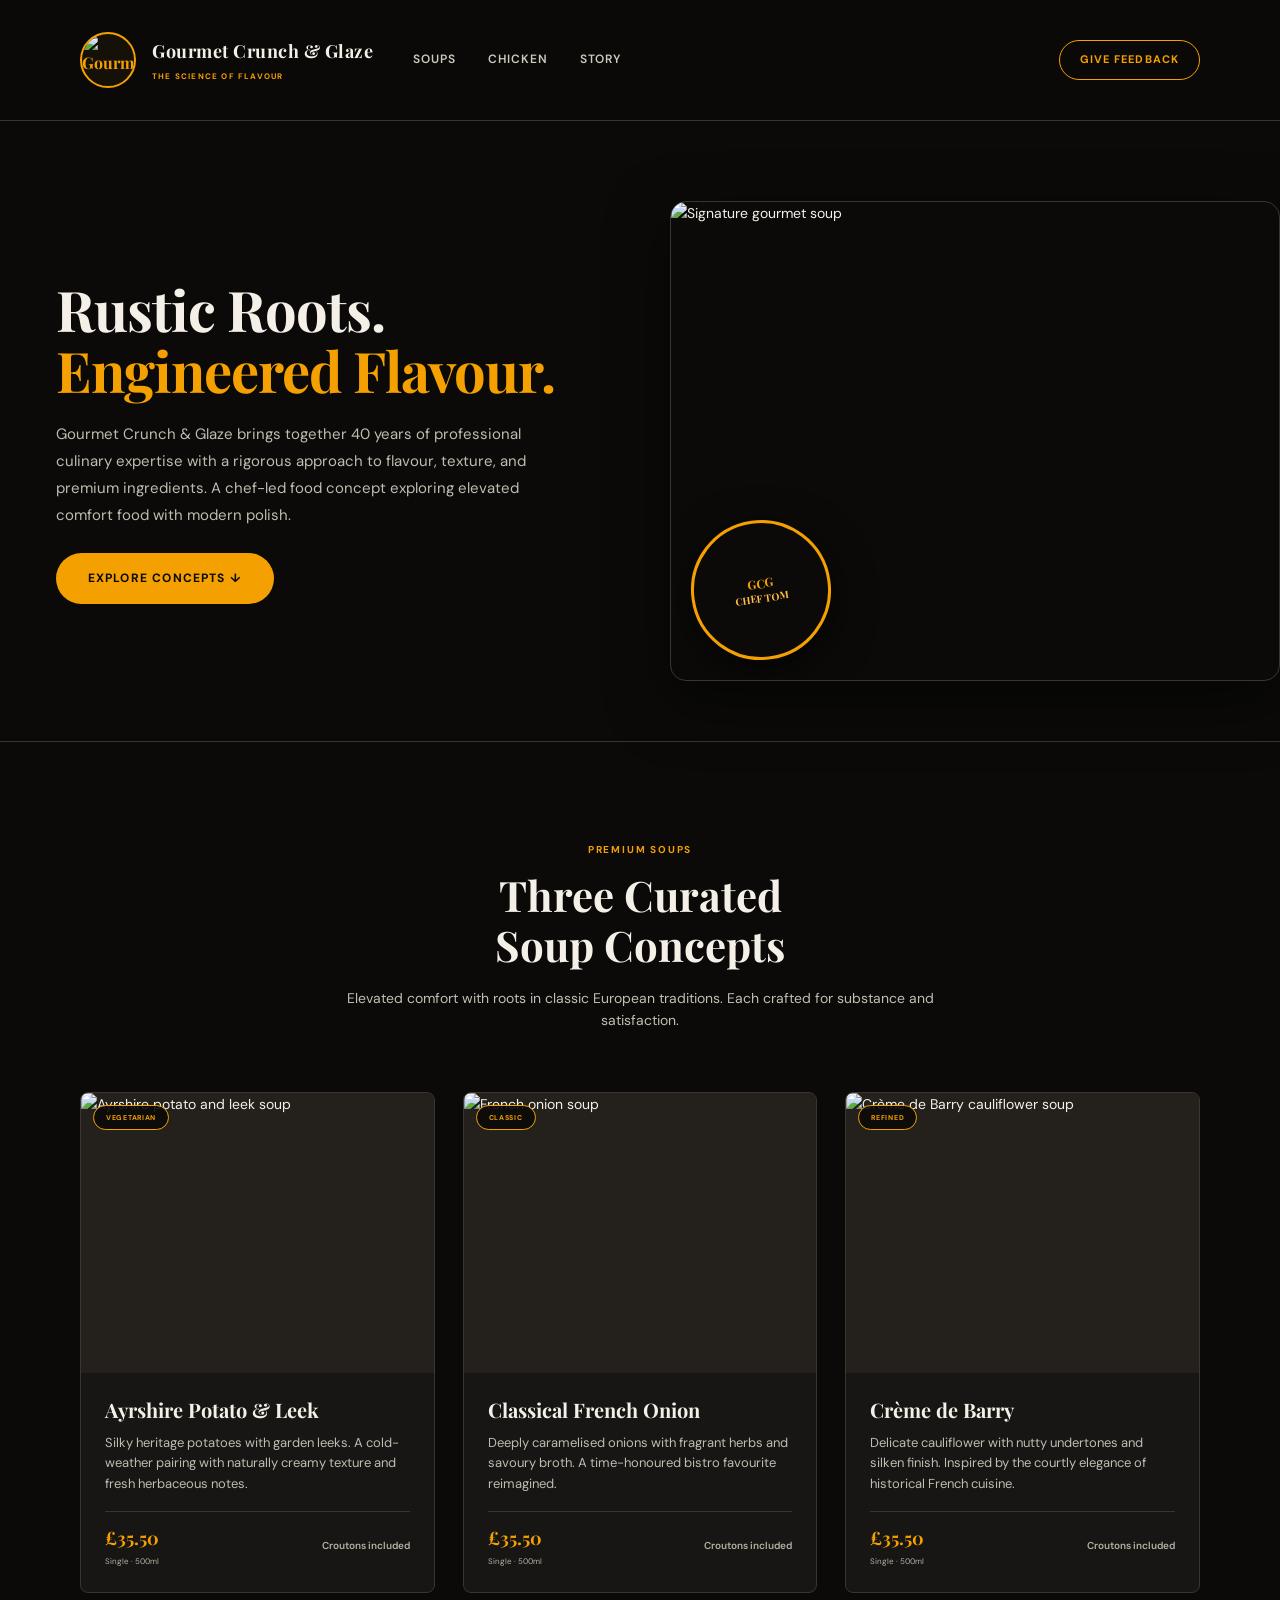
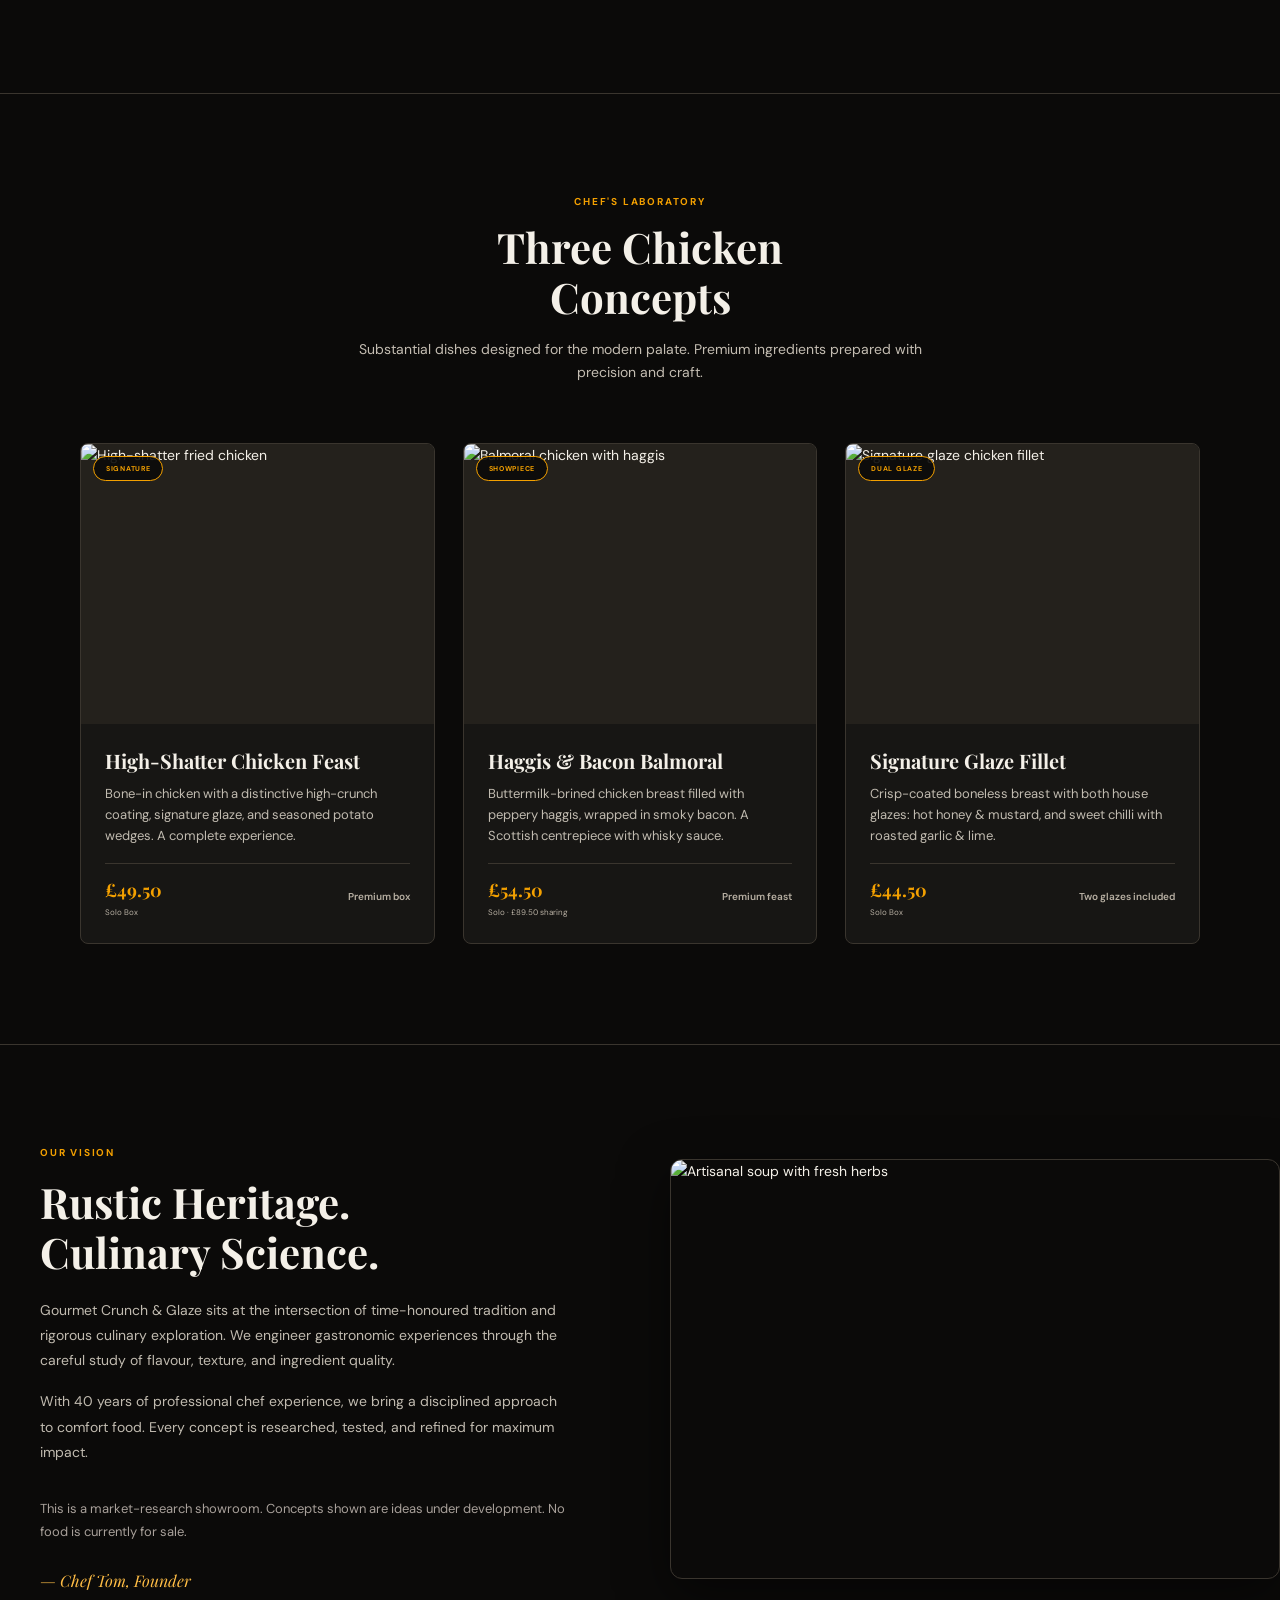
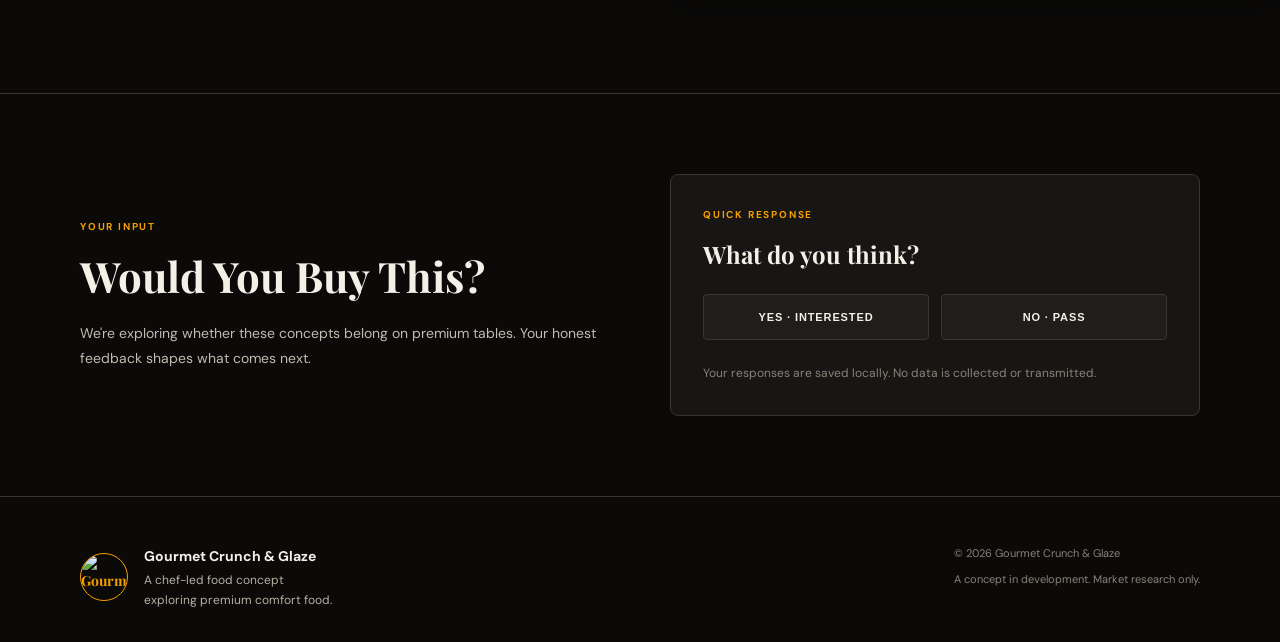
==== commit afef8225: "Add uploaded logo and soup image assets to the showroom homepage" ====
--- a/index.html
+++ b/index.html
@@ -76,6 +76,16 @@
       color: var(--gold);
       background: rgba(243, 160, 0, 0.05);
       flex-shrink: 0;
+      overflow: hidden;
+      padding: 0;
+    }
+
+    .logo-seal img,
+    .footer-seal img {
+      width: 100%;
+      height: 100%;
+      object-fit: cover;
+      display: block;
     }
     
     .logo-text h1 {
@@ -540,6 +550,8 @@
       font-weight: 700;
       color: var(--gold);
       flex-shrink: 0;
+      overflow: hidden;
+      padding: 0;
     }
     
     .footer-text {
@@ -582,7 +594,9 @@
     <div class="container">
       <div class="header-inner">
         <a href="#" class="logo">
-          <div class="logo-seal">GCG</div>
+          <div class="logo-seal">
+            <img src="https://raw.githubusercontent.com/TKWLABS/gourmet-crunch-glaze-showroom/main/gourmet_soup_lab_logo_1791386939884.jpg" alt="Gourmet Crunch & Glaze logo">
+          </div>
           <div class="logo-text">
             <h1>Gourmet Crunch &amp; Glaze</h1>
             <p>The Science of Flavour</p>
@@ -604,12 +618,12 @@
       <div class="container">
         <div class="hero-content">
           <h2>Rustic Roots.<br><span class="accent">Engineered Flavour.</span></h2>
-          <p>Gourmet Crunch &amp; Glaze brings together 40 years of professional culinary expertise with a rigorous approach to flavour, texture, and premium ingredients. A chef-led food concept built around gastronomic comfort with a refined edge.</p>
+          <p>Gourmet Crunch &amp; Glaze brings together 40 years of professional culinary expertise with a rigorous approach to flavour, texture, and premium ingredients. A chef-led food concept exploring elevated comfort food with modern polish.</p>
           <a href="#soups" class="hero-cta">Explore Concepts ↓</a>
         </div>
       </div>
       <div class="hero-visual">
-        <img src="https://www.agrodolce.it/app/uploads/2024/11/zuppa-di-patate-e-porri.jpg" alt="Signature gourmet soup">
+        <img src="https://raw.githubusercontent.com/TKWLABS/gourmet-crunch-glaze-showroom/main/image_bd250116.jpg" alt="Signature gourmet soup">
         <div class="badge-stamp">GCG<br><strong style="font-size:10px;color:var(--gold-muted)">CHEF TOM</strong></div>
       </div>
     </section>
@@ -625,7 +639,7 @@
         <div class="products-grid">
           <div class="product-card">
             <div class="product-image">
-              <img src="https://images.unsplash.com/photo-1547592166-23ac45744acd?auto=format&fit=crop&w=600&q=80" alt="Ayrshire potato and leek soup">
+              <img src="https://raw.githubusercontent.com/TKWLABS/gourmet-crunch-glaze-showroom/main/image_bd250116.jpg" alt="Ayrshire potato and leek soup">
               <span class="product-tag">Vegetarian</span>
             </div>
             <div class="product-info">
@@ -752,14 +766,14 @@
         <div class="story-content">
           <div class="label">Our Vision</div>
           <h2>Rustic Heritage.<br>Culinary Science.</h2>
-          <p>Gourmet Crunch &amp; Glaze sits at the intersection of time-honoured tradition and rigorous culinary exploration. We engineer gastronomic experiences through the careful study of flavour, texture, and ingredient integrity.</p>
+          <p>Gourmet Crunch &amp; Glaze sits at the intersection of time-honoured tradition and rigorous culinary exploration. We engineer gastronomic experiences through the careful study of flavour, texture, and ingredient quality.</p>
           <p>With 40 years of professional chef experience, we bring a disciplined approach to comfort food. Every concept is researched, tested, and refined for maximum impact.</p>
           <p style="color: #a8a09a; font-size: 13px; margin-top: 32px;">This is a market-research showroom. Concepts shown are ideas under development. No food is currently for sale.</p>
           <div class="signature">— Chef Tom, Founder</div>
         </div>
       </div>
       <div class="story-image">
-        <img src="https://static.toprecepty.cz/fotky/images/15/14260-1920-1080.jpg" alt="Artisanal soup with fresh herbs">
+        <img src="https://raw.githubusercontent.com/TKWLABS/gourmet-crunch-glaze-showroom/main/image_bd250116.jpg" alt="Artisanal soup with fresh herbs">
       </div>
     </section>
 
@@ -790,7 +804,9 @@
     <div class="container">
       <div class="footer-inner">
         <div class="footer-brand">
-          <div class="footer-seal">GCG</div>
+          <div class="footer-seal">
+            <img src="https://raw.githubusercontent.com/TKWLABS/gourmet-crunch-glaze-showroom/main/gourmet_soup_lab_logo_1791386939884.jpg" alt="Gourmet Crunch & Glaze logo">
+          </div>
           <div>
             <strong style="display: block; margin-bottom: 4px;">Gourmet Crunch &amp; Glaze</strong>
             <div class="footer-text">A chef-led food concept<br>exploring premium comfort food.</div>
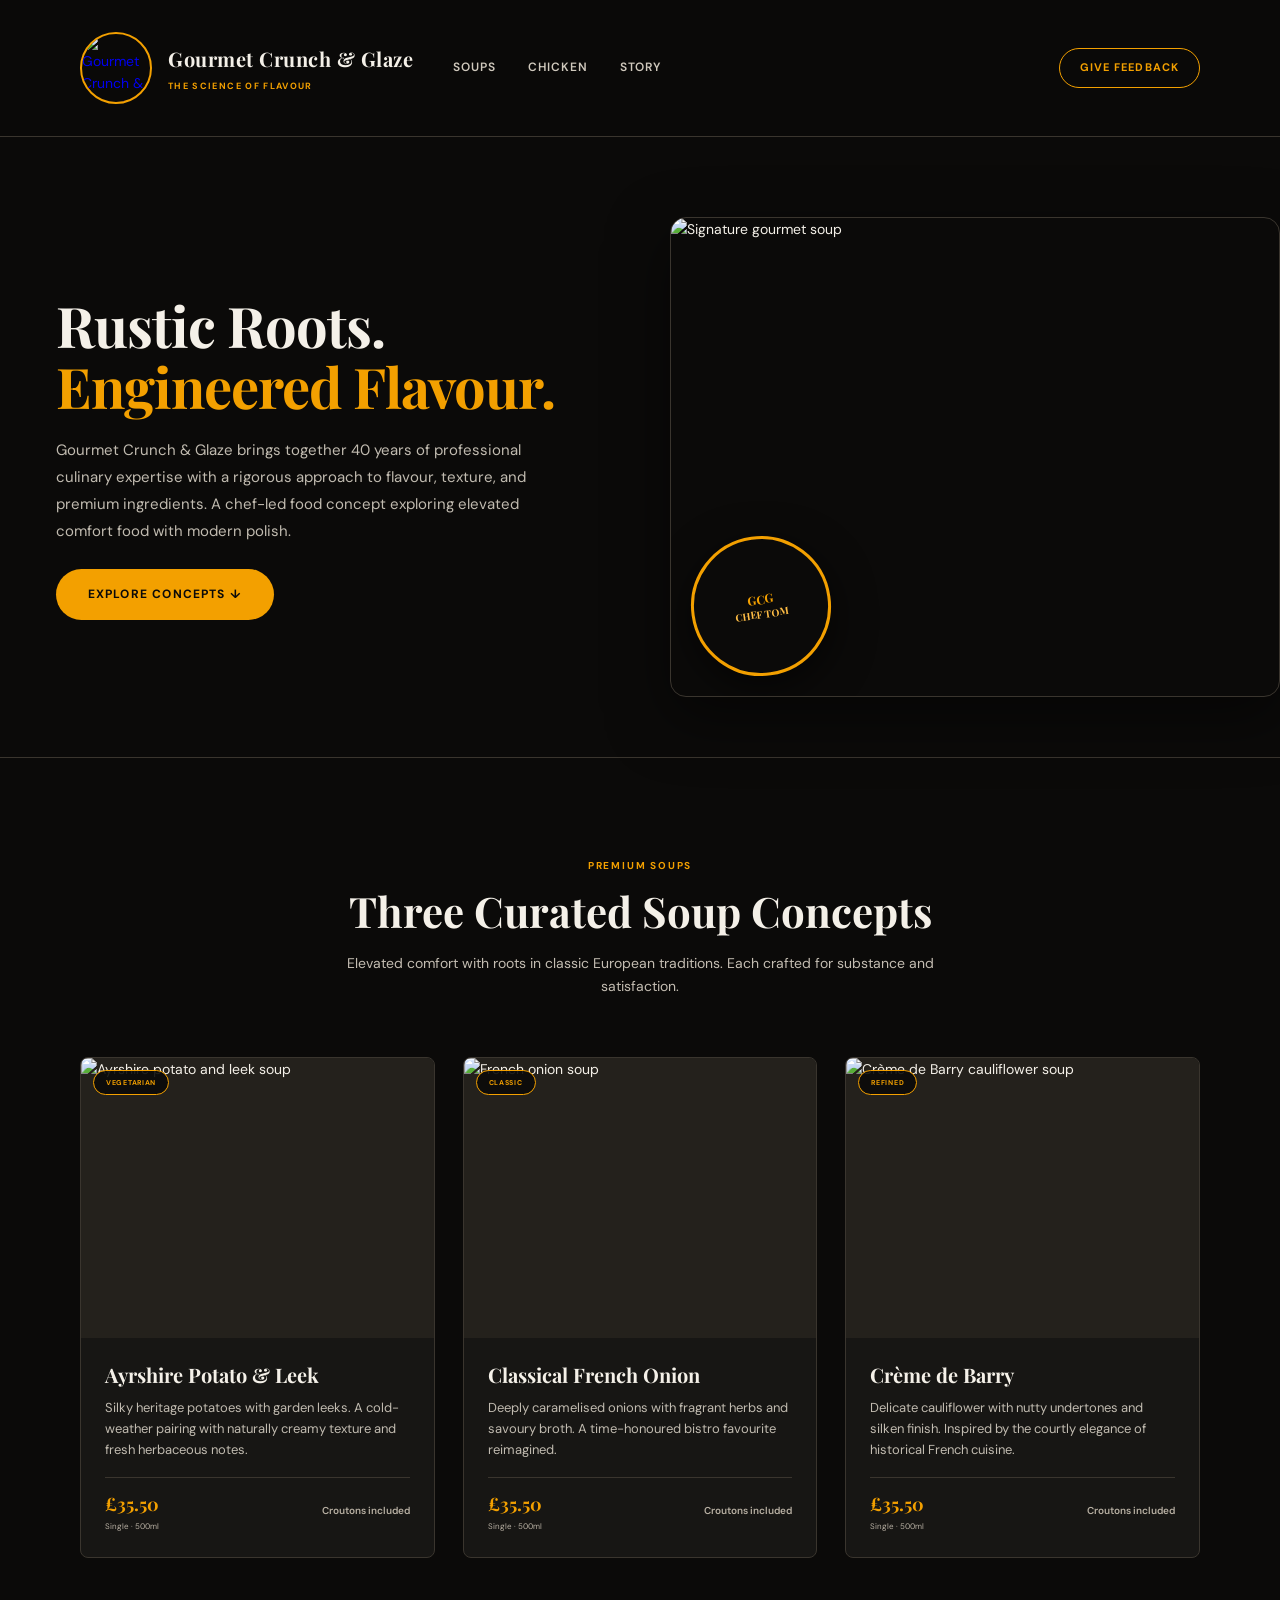
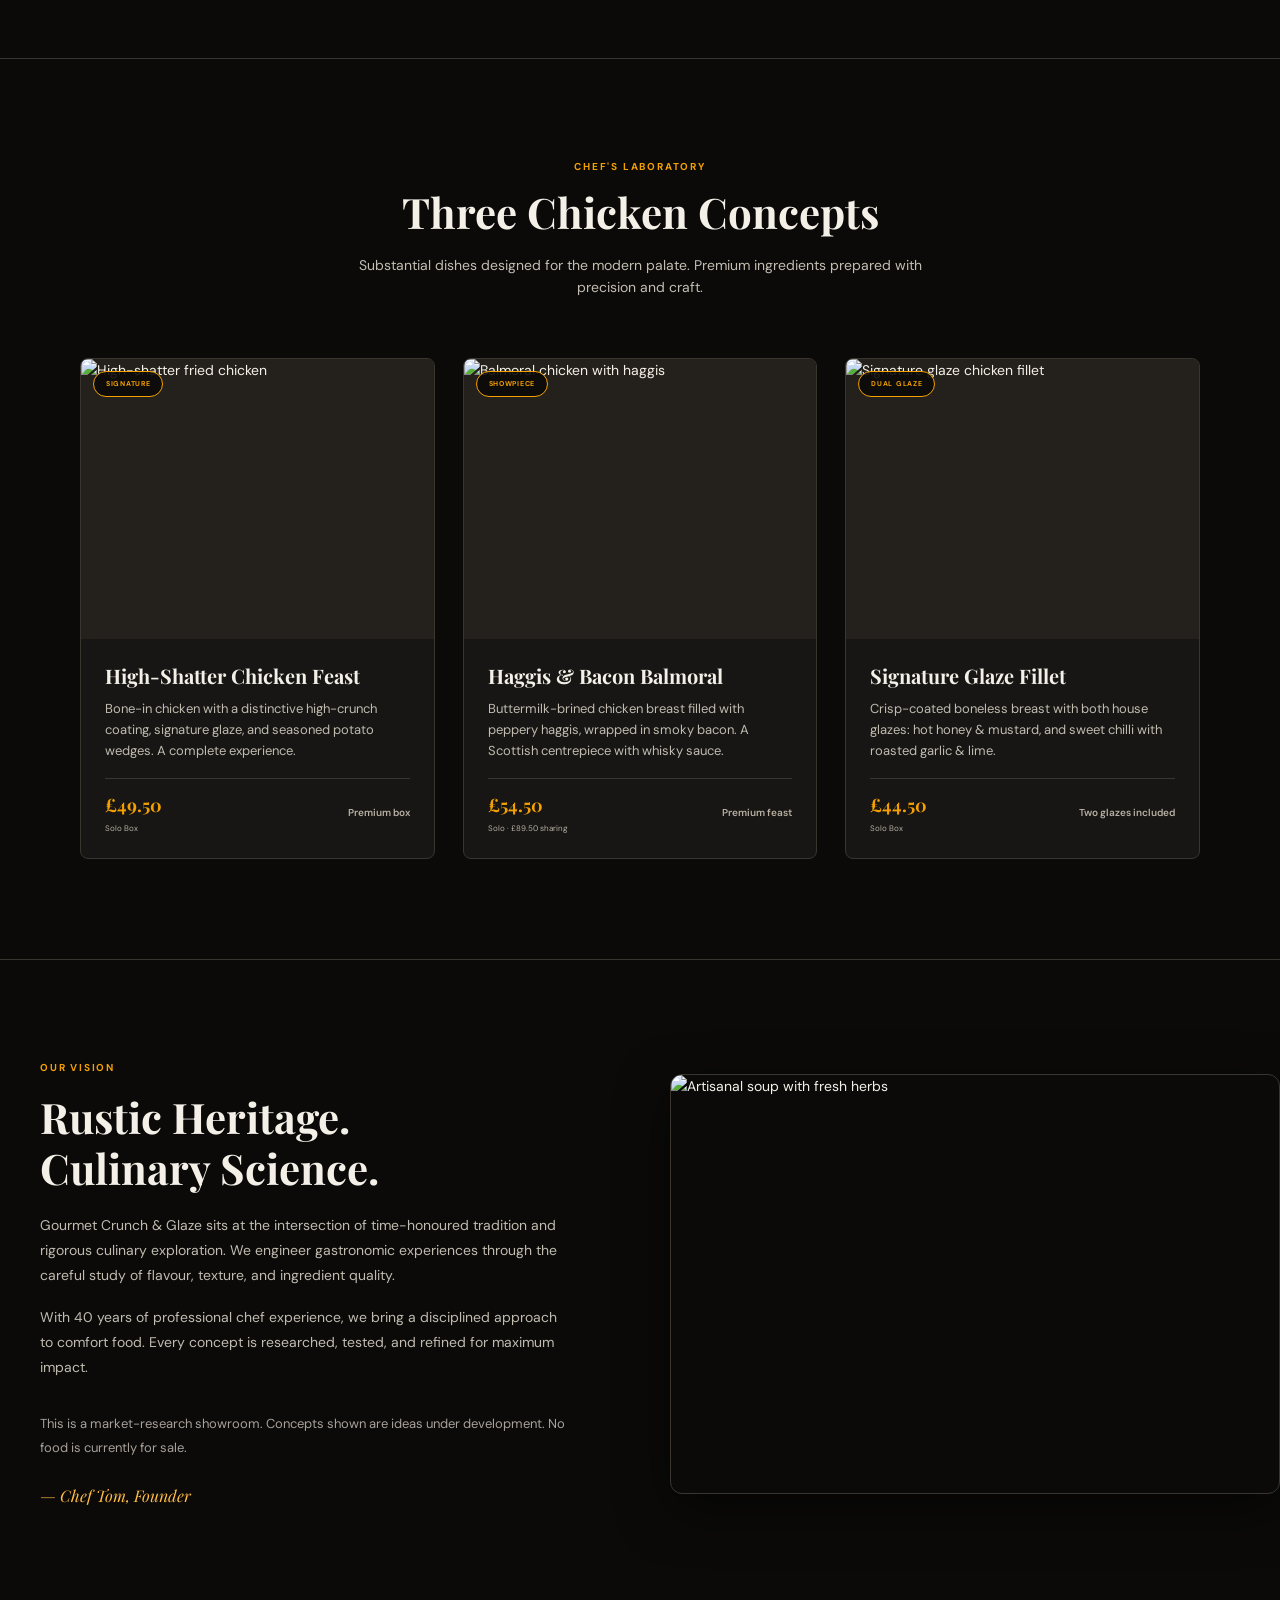
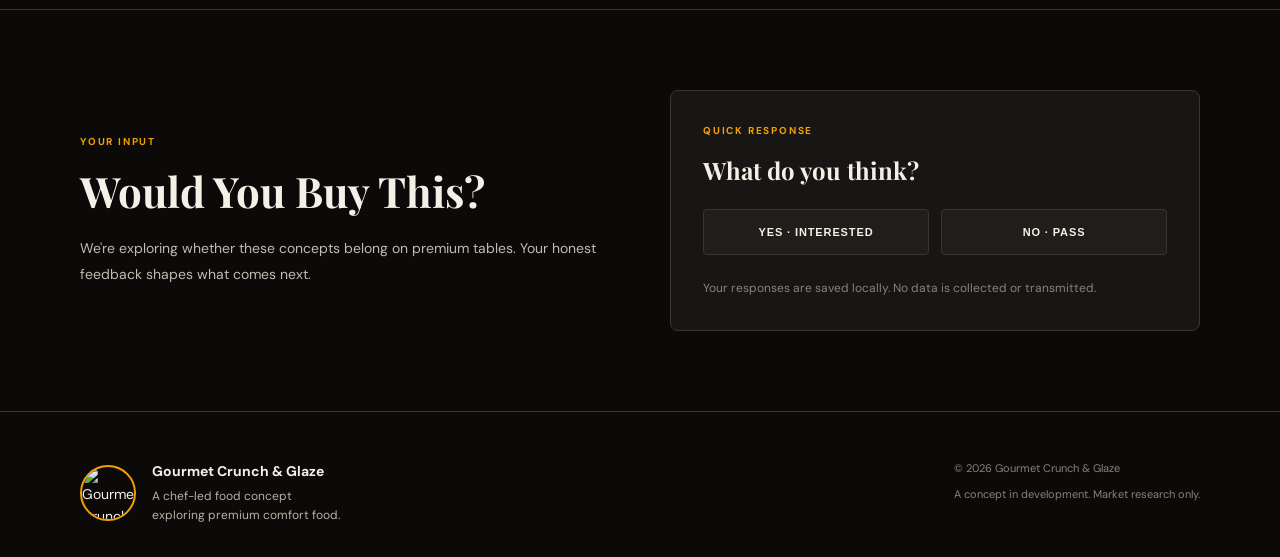
==== commit ef24e13d: "Fix soup images and enlarge logo seal" ====
--- a/index.html
+++ b/index.html
@@ -63,25 +63,19 @@
     }
     
     .logo-seal {
-      width: 56px;
-      height: 56px;
-      border: 2px solid var(--gold);
+      width: 72px;
+      height: 72px;
+      border: 2.5px solid var(--gold);
       border-radius: 50%;
       display: flex;
       align-items: center;
       justify-content: center;
-      font-family: var(--serif);
-      font-size: 16px;
-      font-weight: 700;
-      color: var(--gold);
-      background: rgba(243, 160, 0, 0.05);
       flex-shrink: 0;
       overflow: hidden;
       padding: 0;
     }
 
-    .logo-seal img,
-    .footer-seal img {
+    .logo-seal img {
       width: 100%;
       height: 100%;
       object-fit: cover;
@@ -90,7 +84,7 @@
     
     .logo-text h1 {
       font-family: var(--serif);
-      font-size: 18px;
+      font-size: 20px;
       font-weight: 700;
       letter-spacing: 0.5px;
       margin: 0 0 4px;
@@ -98,7 +92,7 @@
     }
     
     .logo-text p {
-      font-size: 8px;
+      font-size: 9px;
       font-weight: 700;
       letter-spacing: 0.15em;
       text-transform: uppercase;
@@ -130,7 +124,7 @@
     .cta-nav {
       margin-left: auto;
       padding: 10px 20px;
-      border: 1px solid var(--gold);
+      border: 1.5px solid var(--gold);
       color: var(--gold);
       border-radius: 50px;
       font-size: 11px;
@@ -538,20 +532,23 @@
     }
     
     .footer-seal {
-      width: 48px;
-      height: 48px;
-      border: 1.5px solid var(--gold);
+      width: 56px;
+      height: 56px;
+      border: 2px solid var(--gold);
       border-radius: 50%;
       display: flex;
       align-items: center;
       justify-content: center;
-      font-family: var(--serif);
-      font-size: 14px;
-      font-weight: 700;
-      color: var(--gold);
       flex-shrink: 0;
       overflow: hidden;
       padding: 0;
+    }
+
+    .footer-seal img {
+      width: 100%;
+      height: 100%;
+      object-fit: cover;
+      display: block;
     }
     
     .footer-text {
@@ -565,7 +562,6 @@
       color: #8a8278;
     }
     
-    /* ===== RESPONSIVE ===== */
     @media (max-width: 1024px) {
       .container { padding: 0 32px; }
       .products-grid { grid-template-columns: repeat(2, 1fr); }
@@ -603,10 +599,10 @@
           </div>
         </a>
         <nav>
-          <a href="#soups">Soups</a>
-          <a href="#chicken">Chicken</a>
-          <a href="#story">Story</a>
-          <a href="#feedback" class="cta-nav">Give Feedback</a>
+          <a href="#soups">SOUPS</a>
+          <a href="#chicken">CHICKEN</a>
+          <a href="#story">STORY</a>
+          <a href="#feedback" class="cta-nav">GIVE FEEDBACK</a>
         </nav>
       </div>
     </div>
@@ -633,13 +629,14 @@
       <div class="container">
         <div class="section-header">
           <div class="label">Premium Soups</div>
-          <h2>Three Curated<br>Soup Concepts</h2>
+          <h2>Three Curated Soup Concepts</h2>
           <p>Elevated comfort with roots in classic European traditions. Each crafted for substance and satisfaction.</p>
         </div>
         <div class="products-grid">
+          <!-- AYRSHIRE LEEK POTATO -->
           <div class="product-card">
             <div class="product-image">
-              <img src="https://raw.githubusercontent.com/TKWLABS/gourmet-crunch-glaze-showroom/main/image_bd250116.jpg" alt="Ayrshire potato and leek soup">
+              <img src="https://raw.githubusercontent.com/TKWLABS/gourmet-crunch-glaze-showroom/main/Screenshot_10-10-2026_1327_aistudio.google.com.jpeg?cache=1" alt="Ayrshire potato and leek soup">
               <span class="product-tag">Vegetarian</span>
             </div>
             <div class="product-info">
@@ -655,9 +652,10 @@
             </div>
           </div>
 
+          <!-- FRENCH ONION -->
           <div class="product-card">
             <div class="product-image">
-              <img src="https://images.unsplash.com/photo-1547592180-85f173990554?auto=format&fit=crop&w=600&q=80" alt="French onion soup">
+              <img src="https://raw.githubusercontent.com/TKWLABS/gourmet-crunch-glaze-showroom/main/Screenshot_10-10-2026_13235_aistudio.google.com.jpeg?cache=1" alt="French onion soup">
               <span class="product-tag">Classic</span>
             </div>
             <div class="product-info">
@@ -673,9 +671,10 @@
             </div>
           </div>
 
+          <!-- CREME DE BARRY -->
           <div class="product-card">
             <div class="product-image">
-              <img src="https://images.unsplash.com/photo-1504674900247-0877df9cc836?auto=format&fit=crop&w=600&q=80" alt="Crème de Barry cauliflower soup">
+              <img src="https://raw.githubusercontent.com/TKWLABS/gourmet-crunch-glaze-showroom/main/Screenshot_10-10-2026_13113_aistudio.google.com.jpeg?cache=1" alt="Crème de Barry cauliflower soup">
               <span class="product-tag">Refined</span>
             </div>
             <div class="product-info">
@@ -699,7 +698,7 @@
       <div class="container">
         <div class="section-header">
           <div class="label">Chef's Laboratory</div>
-          <h2>Three Chicken<br>Concepts</h2>
+          <h2>Three Chicken Concepts</h2>
           <p>Substantial dishes designed for the modern palate. Premium ingredients prepared with precision and craft.</p>
         </div>
         <div class="products-grid">
@@ -821,4 +820,4 @@
   </footer>
 
 </body>
-</html>
+</html>
